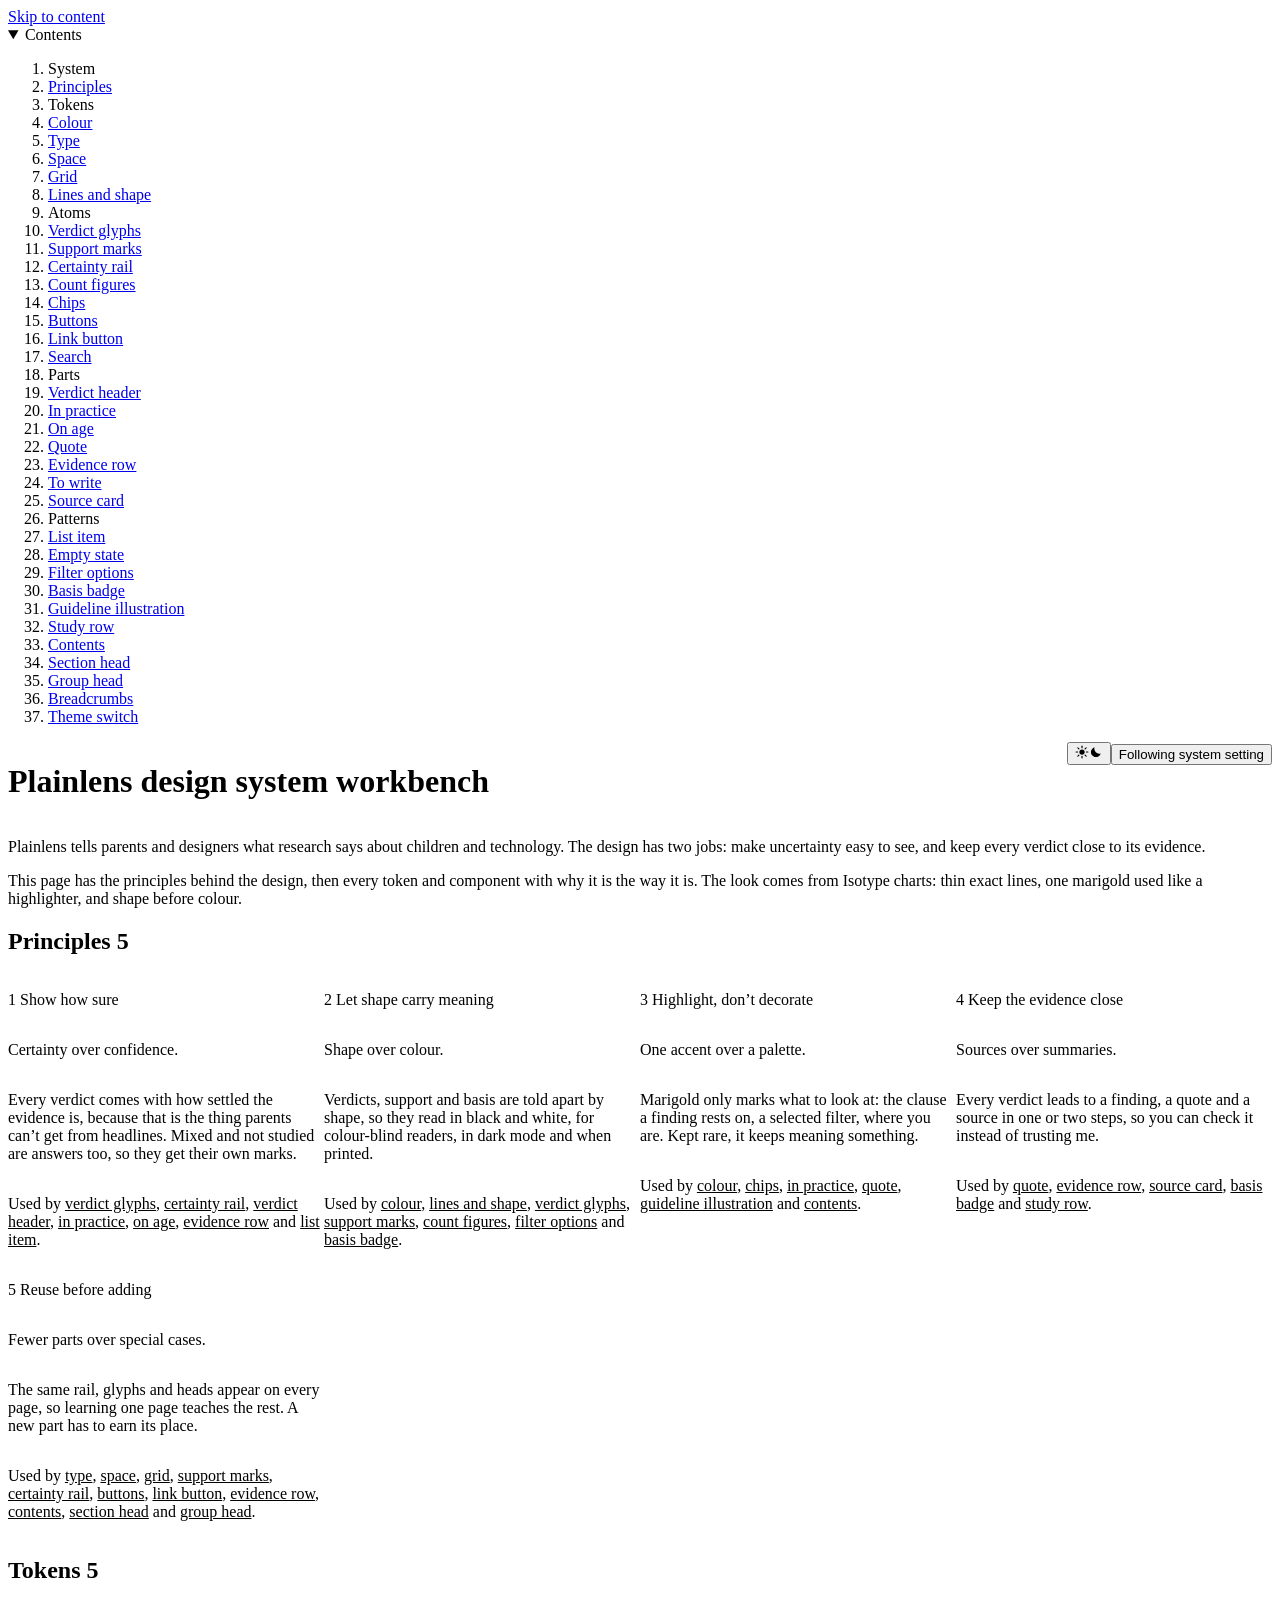
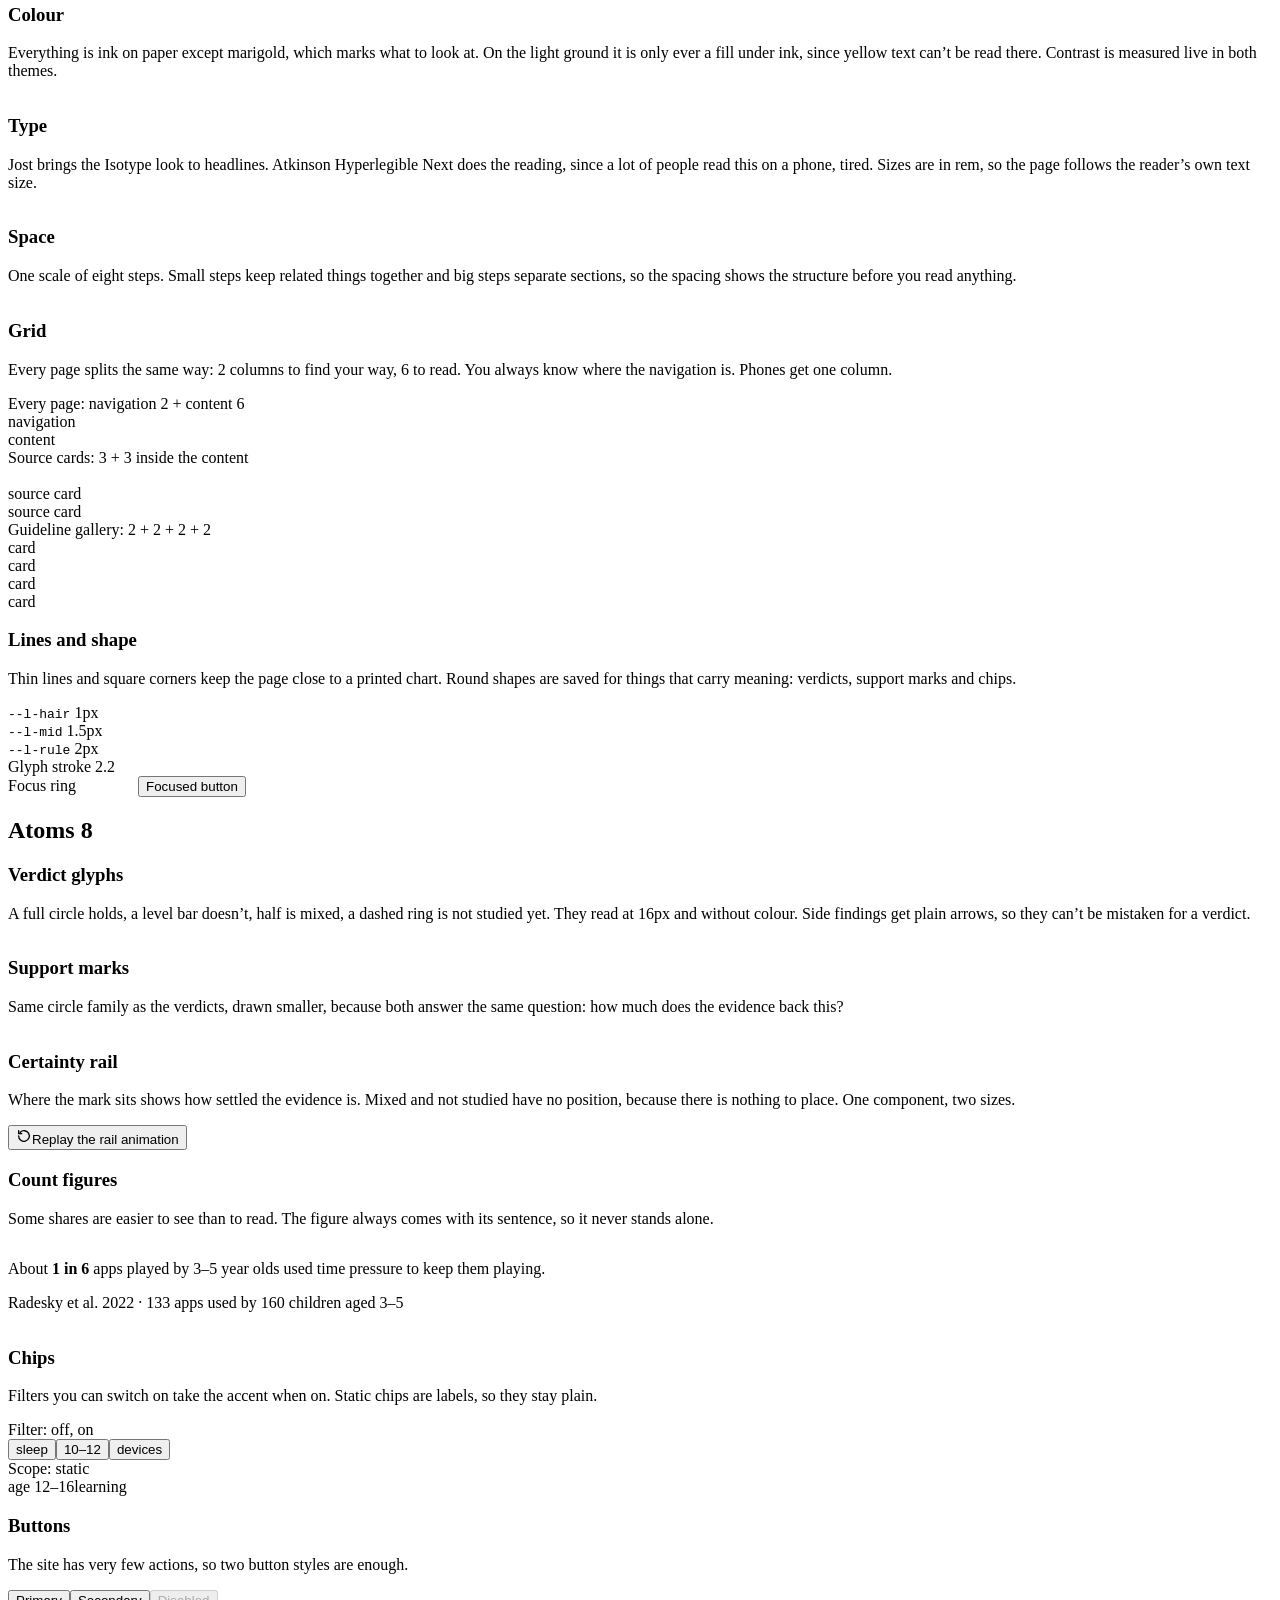
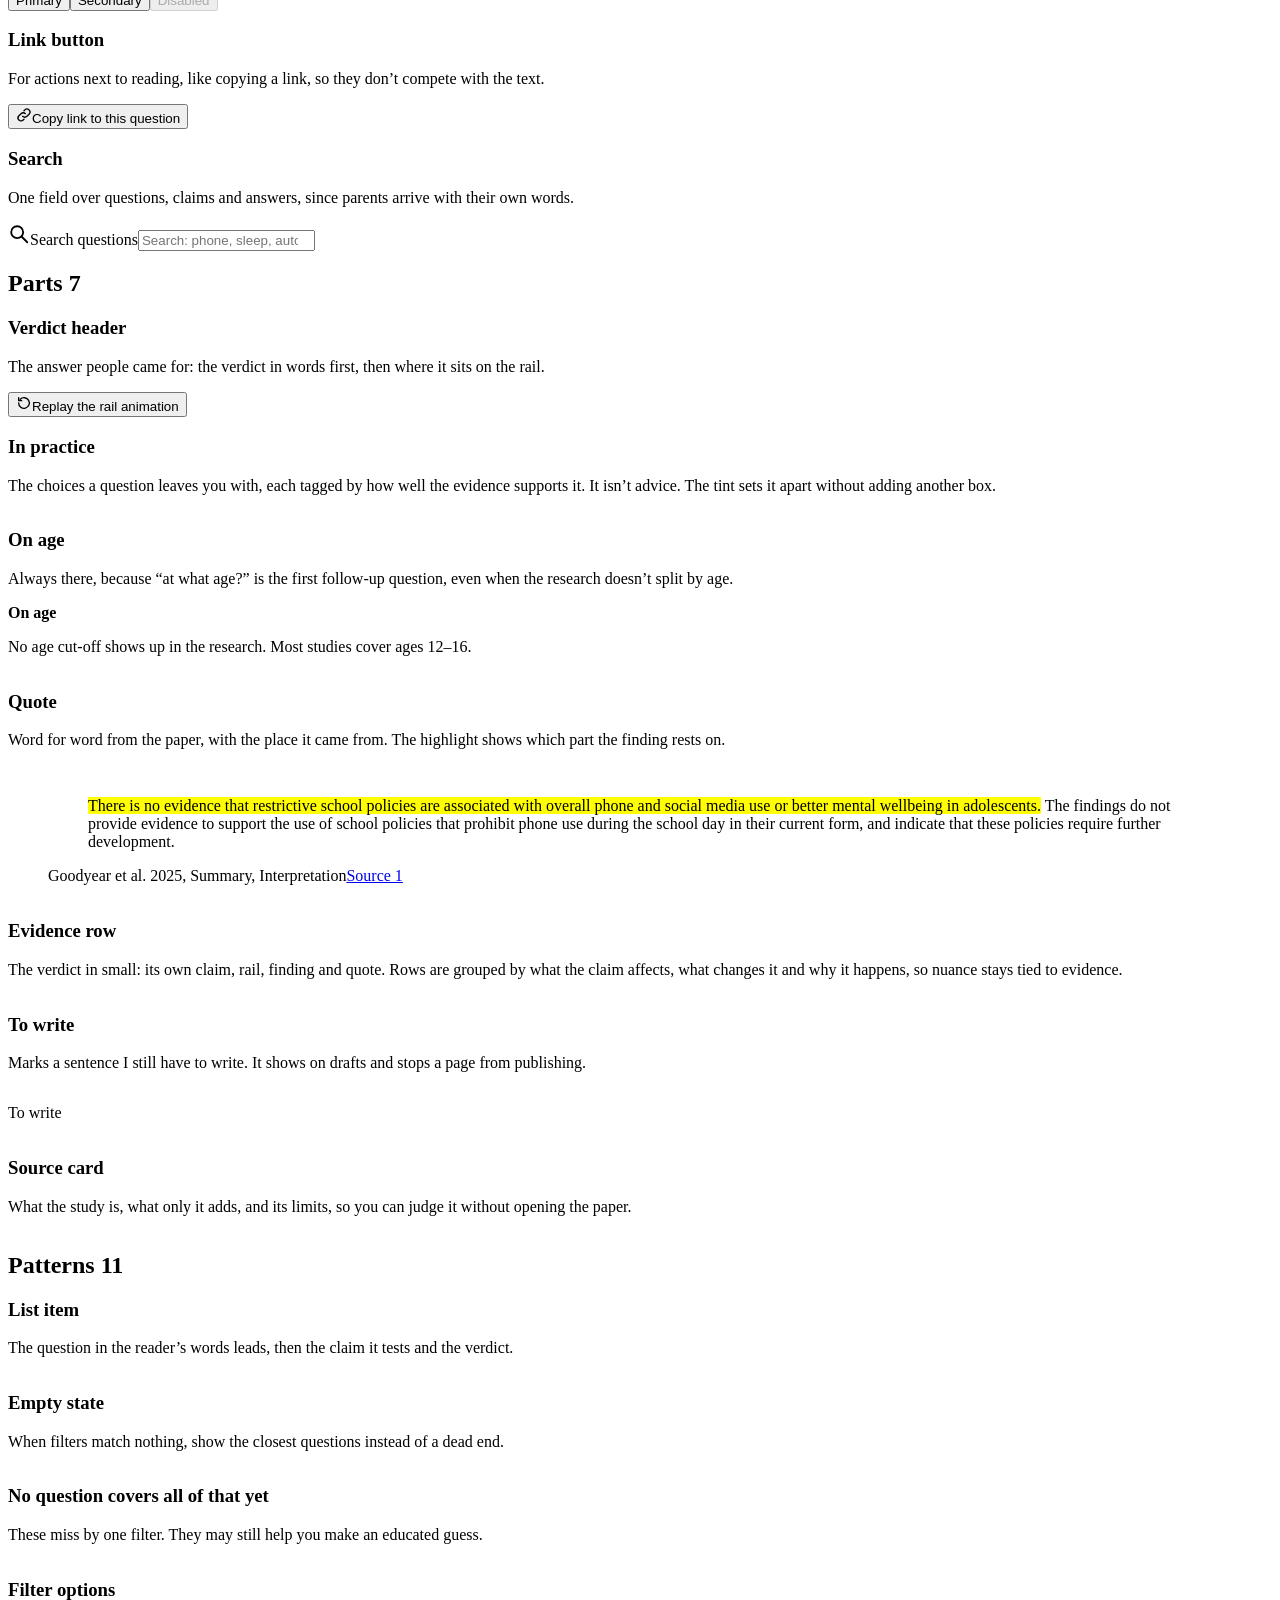
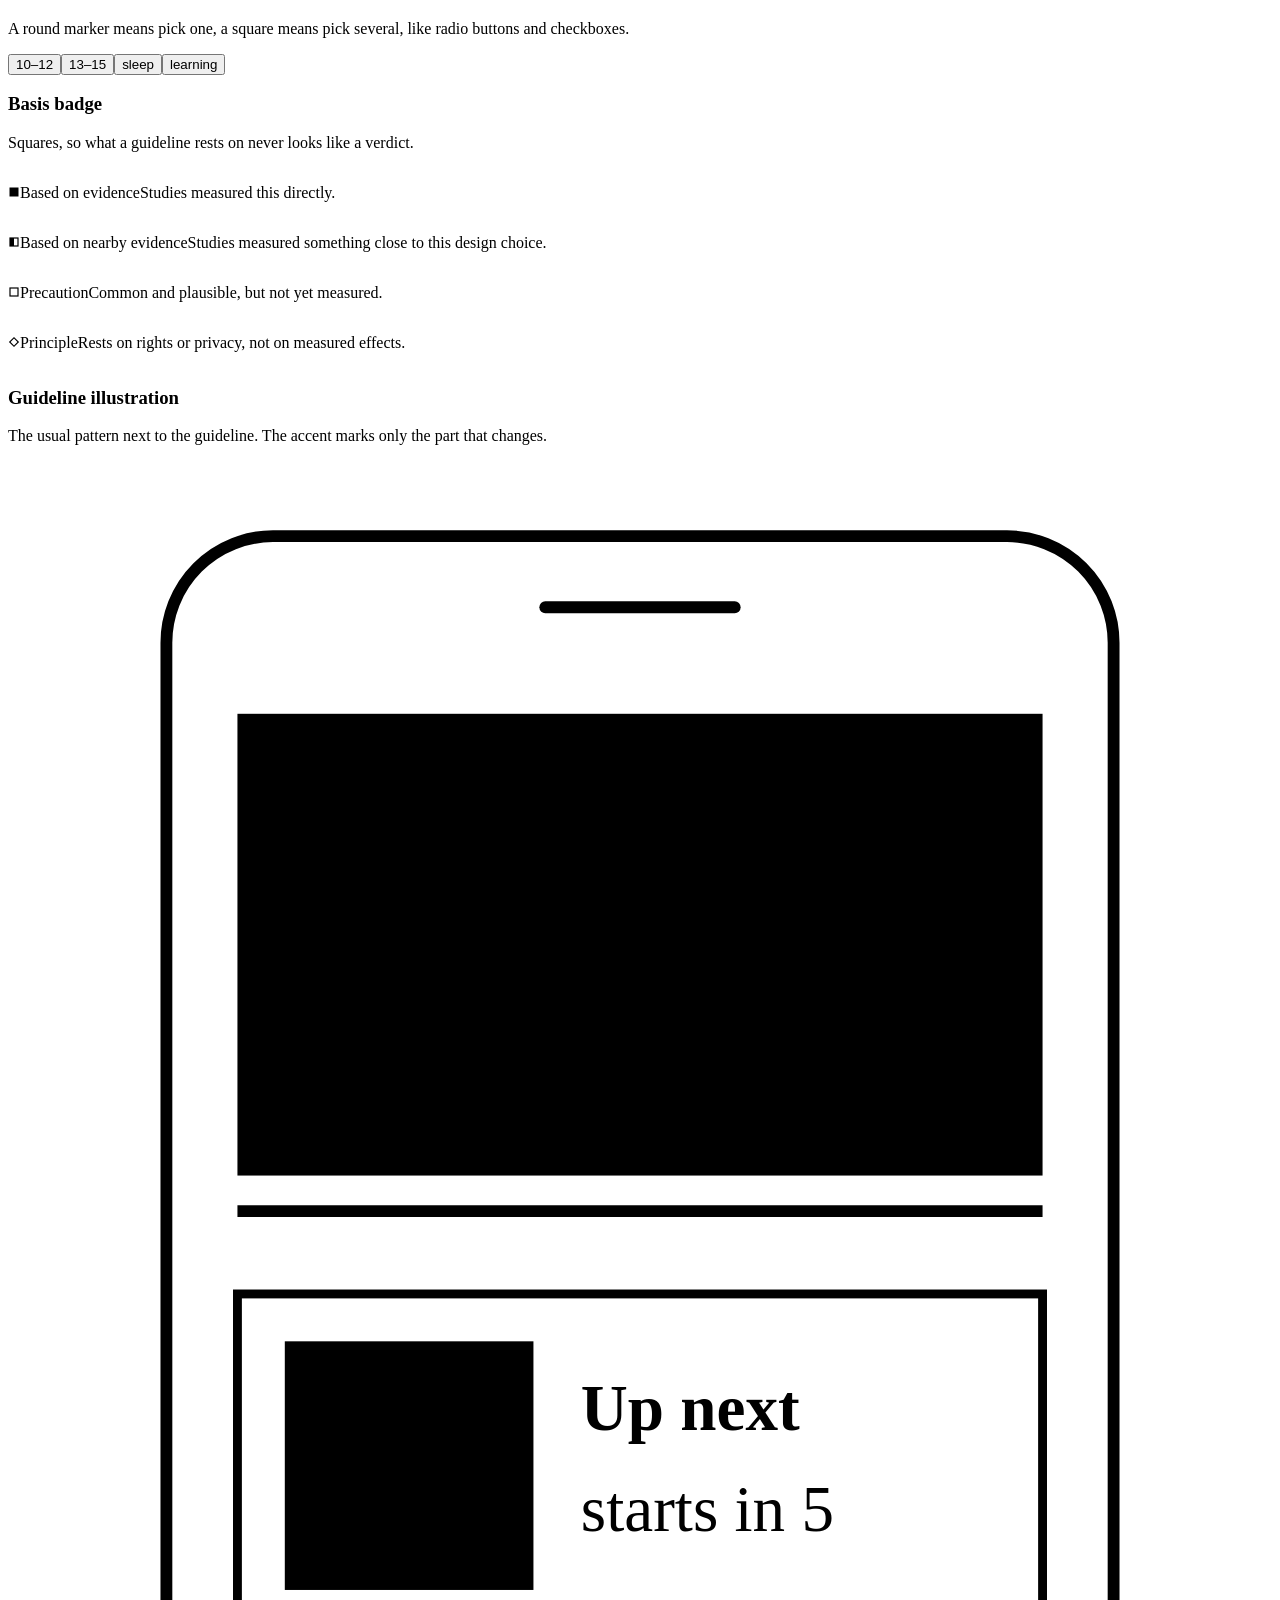
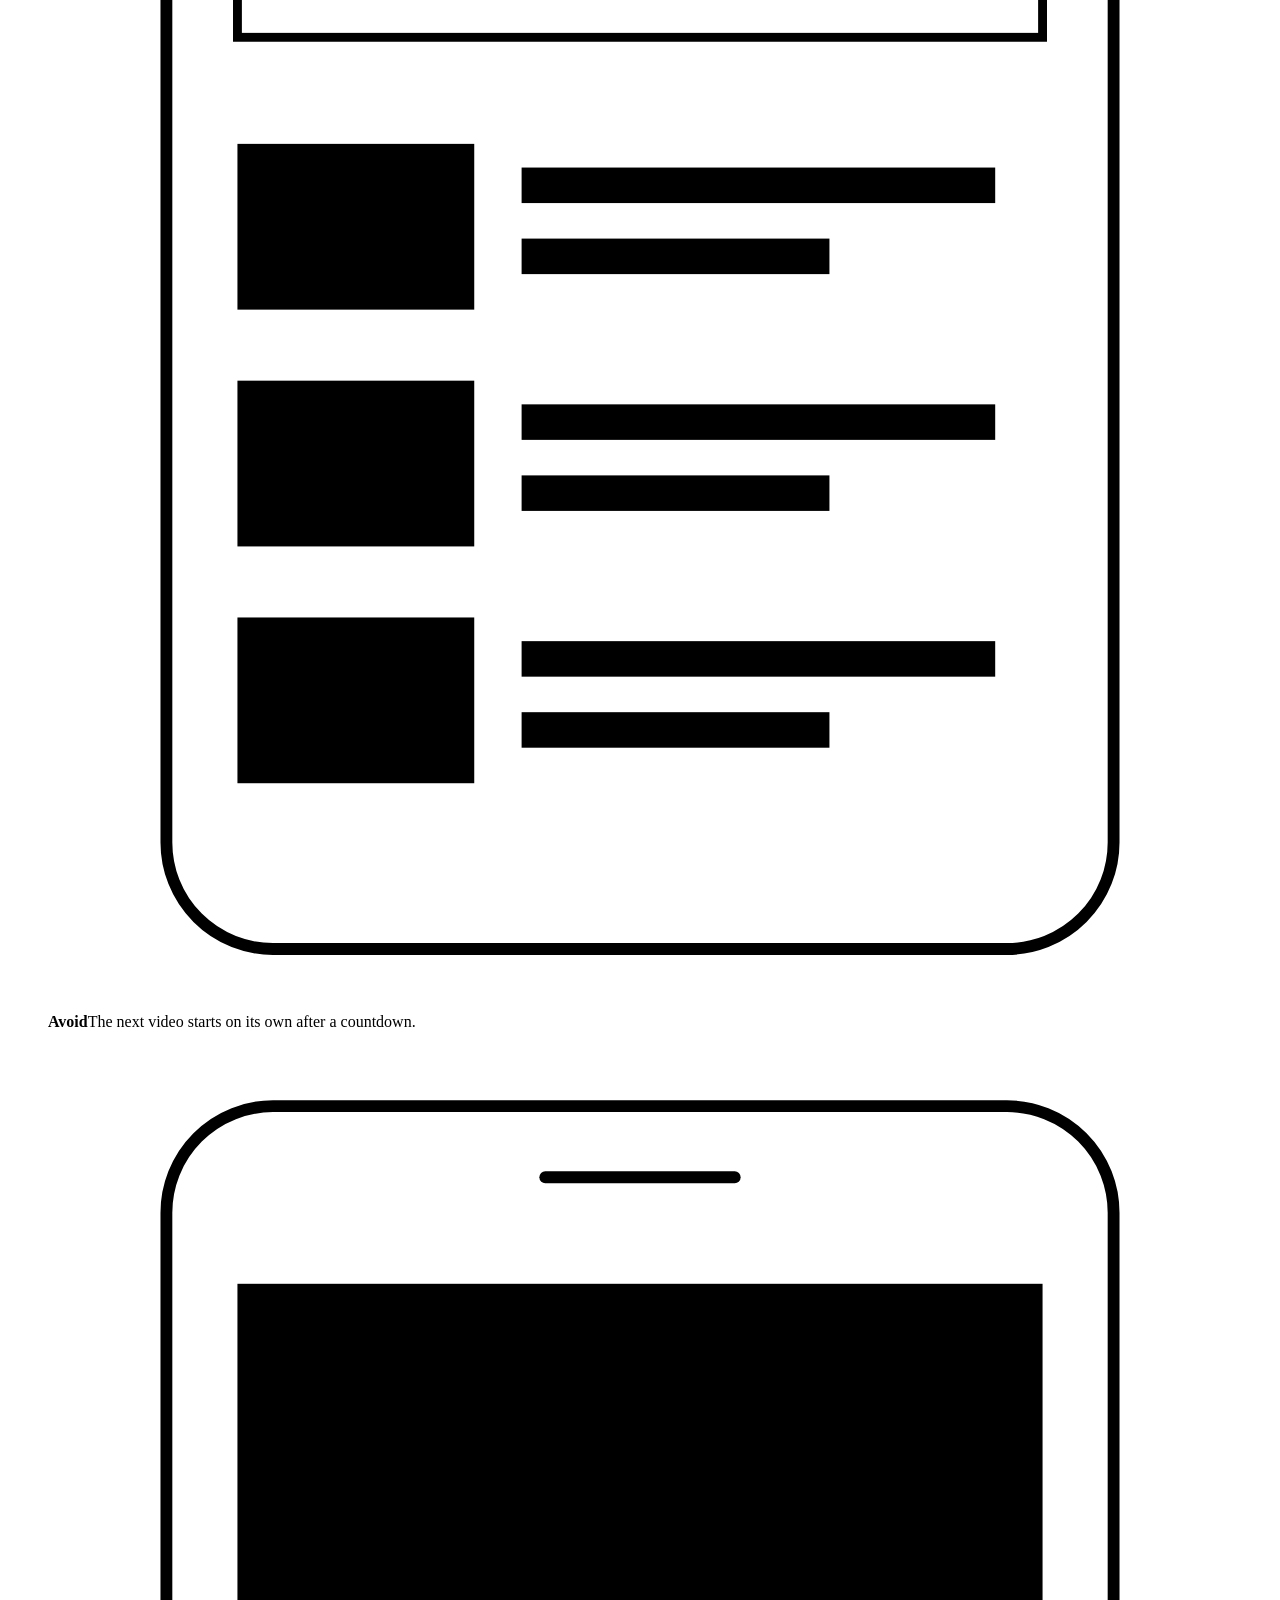
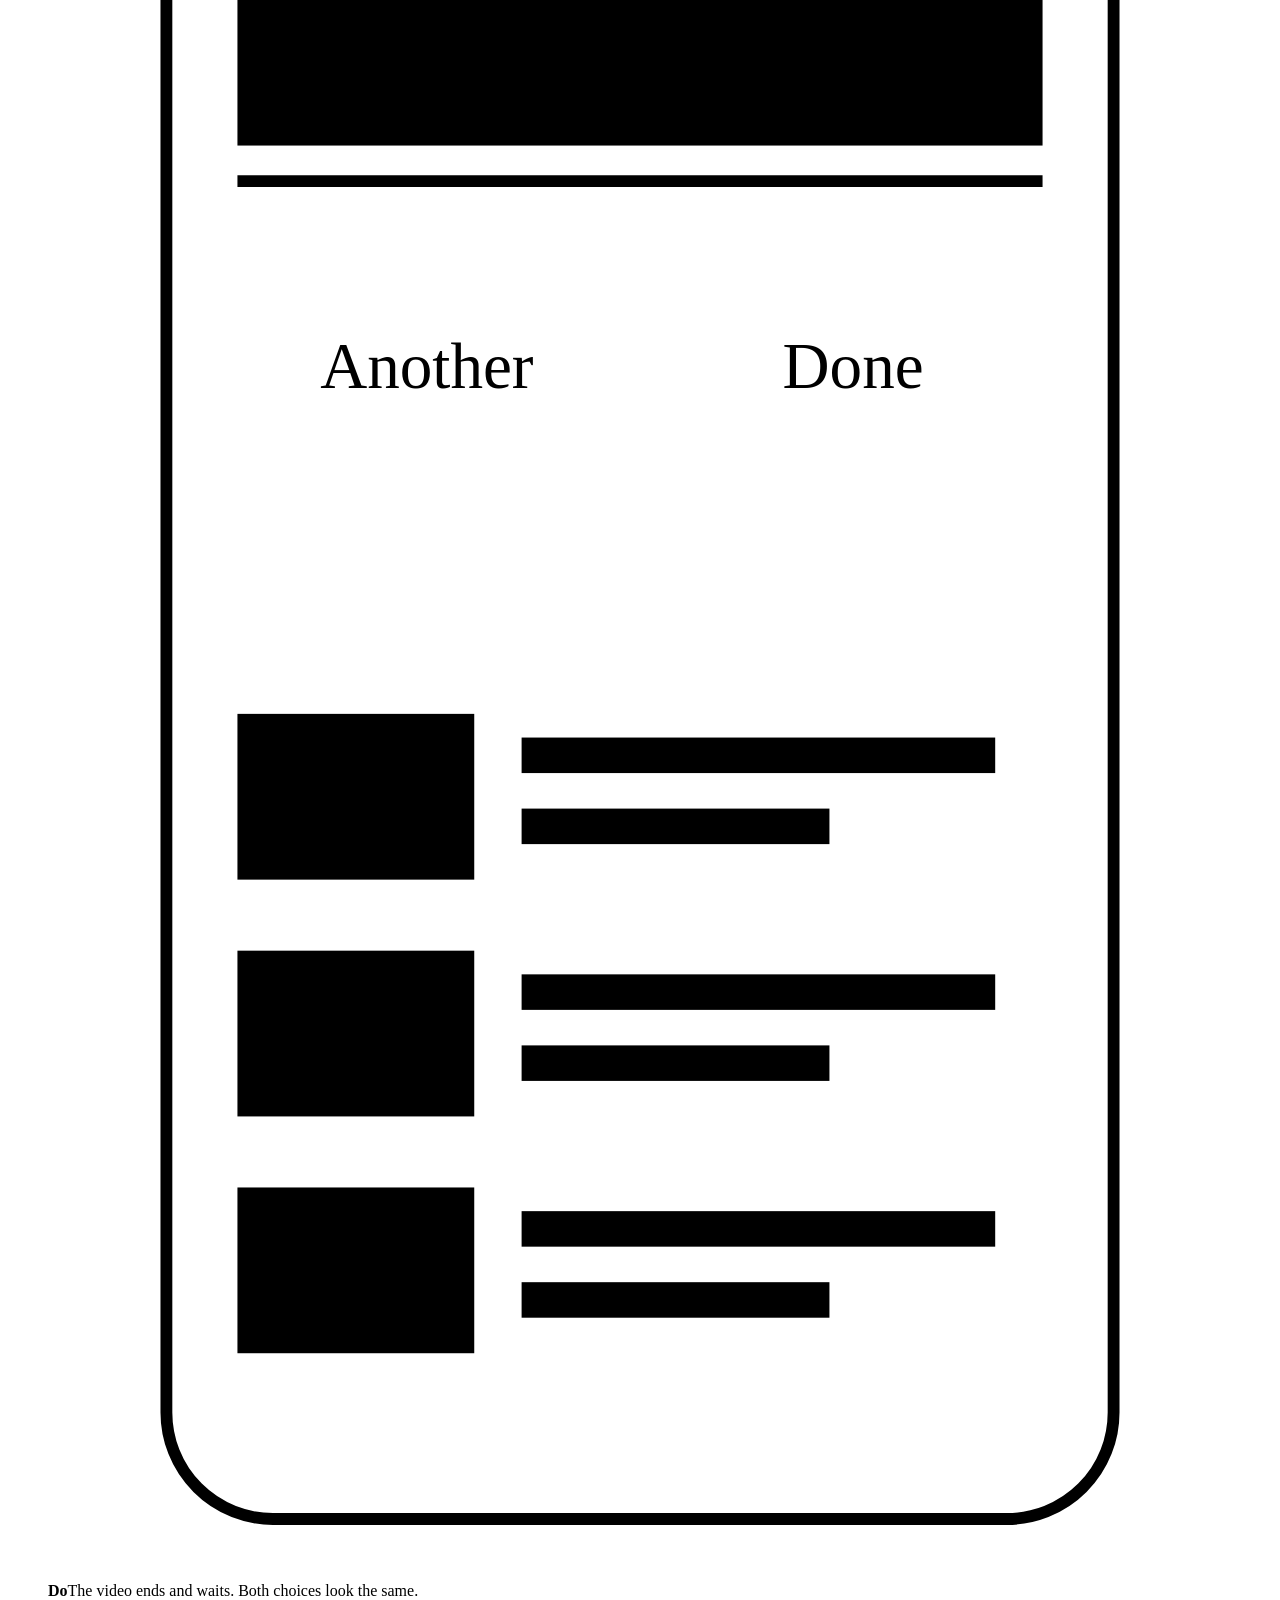
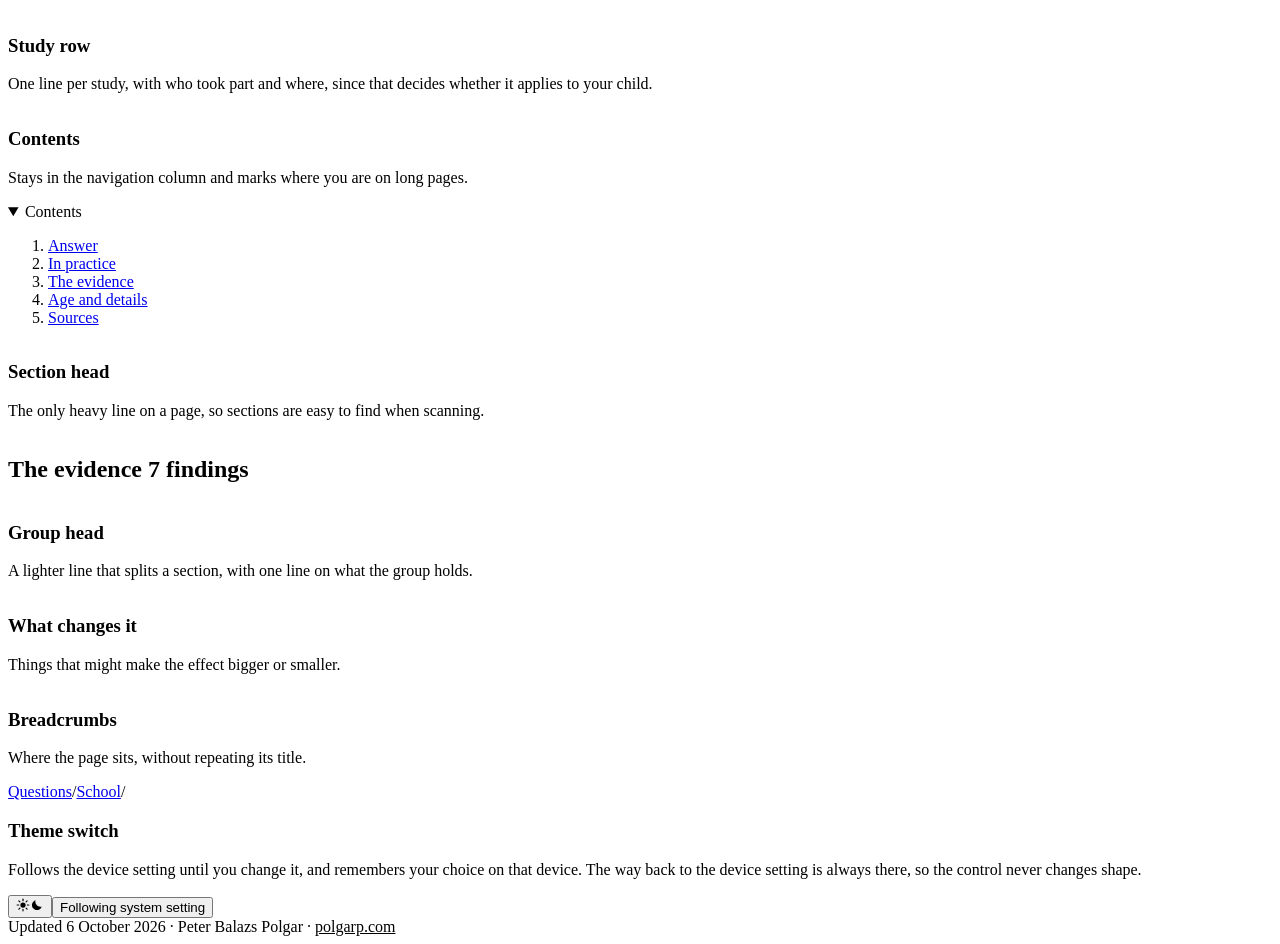
==== index.html @ e2fc1bf2 "Publish design system page" ====
<!DOCTYPE html><html lang="en"> <head><meta charset="utf-8"><meta name="viewport" content="width=device-width, initial-scale=1, viewport-fit=cover"><meta name="robots" content="noindex"><meta name="description" content="Principles, tokens and components of Plainlens, each with its rationale."><script>try{const t=localStorage.getItem('theme');if(t==='dark'||t==='light')document.documentElement.setAttribute('data-theme',t)}catch(e){}</script><title>Plainlens design system workbench</title><link rel="preconnect" href="https://fonts.googleapis.com"><link rel="preconnect" href="https://fonts.gstatic.com" crossorigin><link rel="stylesheet" href="https://fonts.googleapis.com/css2?family=Jost:wght@400..700&family=Atkinson+Hyperlegible+Next:ital,wght@0,400..700;1,400&display=swap"><link rel="stylesheet" href="/plainlens/_astro/about.CnE2PG3F.css">
<style>.sys{padding-block:var(--s-7) var(--s-8)}.sys-title{display:flex;justify-content:space-between;align-items:flex-start;gap:var(--s-5)}.sys-intro{font:var(--t-body);color:var(--c-ink-2);max-width:var(--measure)}.principles{list-style:none;margin:var(--s-5) 0 0;padding:0;display:grid;grid-template-columns:repeat(auto-fit,minmax(min(100%,260px),1fr));gap:var(--s-6) var(--s-5);counter-reset:pr}.principle{display:grid;gap:var(--s-2);align-content:start;padding-top:var(--s-3);border-top:var(--l-hair) solid var(--c-ink);counter-increment:pr;scroll-margin-top:var(--s-5)}.principle h3{font:var(--t-h3)}.principle h3:before{content:counter(pr) " ";font:var(--t-label);letter-spacing:var(--track-label);color:var(--c-ink-2);margin-right:var(--s-1)}.principle .over{font:600 1rem/1.4 var(--f-text)}.principle p{max-width:var(--measure)}.principle .uses{font:var(--t-meta);color:var(--c-ink-2)}.principle .uses a{color:var(--c-ink)}.sys-foot{margin-top:var(--s-8);padding-top:var(--s-3);border-top:var(--l-hair) solid var(--c-hair);font:var(--t-meta);color:var(--c-ink-2)}.sys-foot a{color:var(--c-ink)}.grp{scroll-margin-top:var(--s-5)}.sys .sys-group{margin-top:var(--s-8)}.sys .sys-group:first-of-type{margin-top:var(--s-7)}.sys .specimen{margin-top:var(--s-4);display:grid;gap:var(--s-4)}.sys .specimen>.replay{justify-self:start}.stage{--surface:var(--c-sheet);background:var(--surface);border:var(--l-hair) solid var(--c-hair);padding:var(--s-5)}.stage.ground{--surface:var(--c-ground)}.spec{display:grid;gap:var(--s-2)}.spec-label{font:var(--t-meta);color:var(--c-ink-2)}.spec-label code,.sw code{font-family:ui-monospace,SFMono-Regular,Menlo,monospace;font-size:.8125rem}.grid-2{display:grid;grid-template-columns:repeat(auto-fit,minmax(min(100%,300px),1fr));gap:var(--s-5)}.swatches{display:grid;grid-template-columns:repeat(auto-fit,minmax(min(100%,150px),1fr));gap:var(--s-4)}.sw{display:grid;grid-template-rows:72px auto;border:var(--l-hair) solid var(--c-hair);background:var(--c-sheet)}.sw i{display:block;border-bottom:var(--l-hair) solid var(--c-hair)}.sw div{padding:var(--s-3);display:grid;gap:2px;font:var(--t-meta)}.sw b{font:var(--t-label);letter-spacing:var(--track-label);text-transform:uppercase}.sw code{color:var(--c-ink-2)}.ts{display:grid;grid-template-columns:150px minmax(0,1fr);gap:var(--s-2) var(--s-5);align-items:baseline;padding-block:var(--s-3);border-bottom:var(--l-hair) solid var(--c-hair)}@media(max-width:600px){.ts{grid-template-columns:1fr}}.spacescale{display:grid;gap:var(--s-2)}.sp{display:grid;grid-template-columns:90px 1fr;gap:var(--s-3);align-items:center}.sp i{display:block;height:12px;background:var(--c-ink)}.lines{display:grid;gap:var(--s-4)}.lines div{display:grid;grid-template-columns:130px 1fr;gap:var(--s-4);align-items:center}.grid-demo{display:grid;gap:var(--s-5)}.gd{display:grid;gap:var(--s-2)}.gd-row{display:grid;grid-template-columns:repeat(var(--cols),minmax(0,1fr));column-gap:var(--s-3)}.gd-row i{font:var(--t-meta);font-style:normal;color:var(--c-ink);background:var(--c-tint);padding:var(--s-3) var(--s-2);overflow:hidden;text-overflow:ellipsis}.toc.demo{position:static}
</style></head> <body> <a class="skip" href="#main">Skip to content</a> <div class="page"> <main id="main" tabindex="-1" class="reading-page sys"> <div class="g8"> <div class="side"><nav class="toc" aria-label="On this page"><details class="toc-d" open><summary>Contents</summary><ol><li class="toc-g">System</li><li><a href="#principles">Principles</a></li><li class="toc-g">Tokens</li><li><a href="#colour">Colour</a></li><li><a href="#type">Type</a></li><li><a href="#space">Space</a></li><li><a href="#grid">Grid</a></li><li><a href="#lines">Lines and shape</a></li><li class="toc-g">Atoms</li><li><a href="#glyphs">Verdict glyphs</a></li><li><a href="#support">Support marks</a></li><li><a href="#rail">Certainty rail</a></li><li><a href="#count">Count figures</a></li><li><a href="#chips">Chips</a></li><li><a href="#buttons">Buttons</a></li><li><a href="#linkbtn">Link button</a></li><li><a href="#search">Search</a></li><li class="toc-g">Parts</li><li><a href="#verdict">Verdict header</a></li><li><a href="#practice">In practice</a></li><li><a href="#onage">On age</a></li><li><a href="#quote">Quote</a></li><li><a href="#evidence">Evidence row</a></li><li><a href="#to-write">To write</a></li><li><a href="#source">Source card</a></li><li class="toc-g">Patterns</li><li><a href="#item">List item</a></li><li><a href="#empty">Empty state</a></li><li><a href="#filters">Filter options</a></li><li><a href="#basis">Basis badge</a></li><li><a href="#illustration">Guideline illustration</a></li><li><a href="#study">Study row</a></li><li><a href="#toc-demo">Contents</a></li><li><a href="#section-head">Section head</a></li><li><a href="#group-head">Group head</a></li><li><a href="#crumbs">Breadcrumbs</a></li><li><a href="#theme">Theme switch</a></li></ol></details></nav></div> <div class="body6"> <header class="a-head sys-head"> <div class="sys-title"><h1>Plainlens design system workbench</h1><div class="theme"><button class="tswitch" type="button" role="switch" aria-checked="false" aria-label="Dark mode"><span class="t-icon t-sun"><svg width="14" height="14" viewBox="0 0 24 24" aria-hidden="true"><circle cx="12" cy="12" r="4.5" fill="currentColor"/><g stroke="currentColor" stroke-width="2" stroke-linecap="round"><line x1="12" y1="2" x2="12" y2="4.5"/><line x1="12" y1="19.5" x2="12" y2="22"/><line x1="2" y1="12" x2="4.5" y2="12"/><line x1="19.5" y1="12" x2="22" y2="12"/><line x1="4.9" y1="4.9" x2="6.7" y2="6.7"/><line x1="17.3" y1="17.3" x2="19.1" y2="19.1"/><line x1="4.9" y1="19.1" x2="6.7" y2="17.3"/><line x1="17.3" y1="6.7" x2="19.1" y2="4.9"/></g></svg></span><span class="t-icon t-moon"><svg width="14" height="14" viewBox="0 0 24 24" aria-hidden="true"><path d="M20 14.5A8.5 8.5 0 0 1 9.5 4a8.5 8.5 0 1 0 10.5 10.5z" fill="currentColor"/></svg></span><span class="t-thumb"></span></button><button class="t-auto" type="button" aria-disabled="true">Following system setting</button></div></div> <p class="summary">Plainlens tells parents and designers what research says about children and technology. The design has two jobs: make uncertainty easy to see, and keep every verdict close to its evidence.</p> <p class="sys-intro">This page has the principles behind the design, then every token and component with why it is the way it is. The look comes from Isotype charts: thin exact lines, one marigold used like a highlighter, and shape before colour.</p> </header> <section class="sys-group" id="principles" aria-labelledby="h-principles"> <h2 class="sec-h" id="h-principles">Principles <span>5</span></h2> <ol class="principles"> <li class="principle" id="p-uncertainty"> <h3>Show how sure</h3> <p class="over">Certainty over confidence.</p> <p>Every verdict comes with how settled the evidence is, because that is the thing parents can’t get from headlines. Mixed and not studied are answers too, so they get their own marks.</p> <p class="uses">Used by <a href="#glyphs">verdict glyphs</a>, <a href="#rail">certainty rail</a>, <a href="#verdict">verdict header</a>, <a href="#practice">in practice</a>, <a href="#onage">on age</a>, <a href="#evidence">evidence row</a> and <a href="#item">list item</a>.</p> </li><li class="principle" id="p-shape"> <h3>Let shape carry meaning</h3> <p class="over">Shape over colour.</p> <p>Verdicts, support and basis are told apart by shape, so they read in black and white, for colour-blind readers, in dark mode and when printed.</p> <p class="uses">Used by <a href="#colour">colour</a>, <a href="#lines">lines and shape</a>, <a href="#glyphs">verdict glyphs</a>, <a href="#support">support marks</a>, <a href="#count">count figures</a>, <a href="#filters">filter options</a> and <a href="#basis">basis badge</a>.</p> </li><li class="principle" id="p-highlight"> <h3>Highlight, don’t decorate</h3> <p class="over">One accent over a palette.</p> <p>Marigold only marks what to look at: the clause a finding rests on, a selected filter, where you are. Kept rare, it keeps meaning something.</p> <p class="uses">Used by <a href="#colour">colour</a>, <a href="#chips">chips</a>, <a href="#practice">in practice</a>, <a href="#quote">quote</a>, <a href="#illustration">guideline illustration</a> and <a href="#toc-demo">contents</a>.</p> </li><li class="principle" id="p-traceable"> <h3>Keep the evidence close</h3> <p class="over">Sources over summaries.</p> <p>Every verdict leads to a finding, a quote and a source in one or two steps, so you can check it instead of trusting me.</p> <p class="uses">Used by <a href="#quote">quote</a>, <a href="#evidence">evidence row</a>, <a href="#source">source card</a>, <a href="#basis">basis badge</a> and <a href="#study">study row</a>.</p> </li><li class="principle" id="p-reuse"> <h3>Reuse before adding</h3> <p class="over">Fewer parts over special cases.</p> <p>The same rail, glyphs and heads appear on every page, so learning one page teaches the rest. A new part has to earn its place.</p> <p class="uses">Used by <a href="#type">type</a>, <a href="#space">space</a>, <a href="#grid">grid</a>, <a href="#support">support marks</a>, <a href="#rail">certainty rail</a>, <a href="#buttons">buttons</a>, <a href="#linkbtn">link button</a>, <a href="#evidence">evidence row</a>, <a href="#toc-demo">contents</a>, <a href="#section-head">section head</a> and <a href="#group-head">group head</a>.</p> </li> </ol> </section> <section class="sys-group" aria-labelledby="g-Tokens"> <h2 class="sec-h" id="g-Tokens">Tokens <span>5</span></h2> <div class="grp" id="colour"> <h3 class="grp-h">Colour</h3> <p class="grp-hint">Everything is ink on paper except marigold, which marks what to look at. On the light ground it is only ever a fill under ink, since yellow text can’t be read there. Contrast is measured live in both themes.</p> <div class="specimen" data-specimen="colour"> <div id="swatches" class="swatches"></div>                               </div> </div><div class="grp" id="type"> <h3 class="grp-h">Type</h3> <p class="grp-hint">Jost brings the Isotype look to headlines. Atkinson Hyperlegible Next does the reading, since a lot of people read this on a phone, tired. Sizes are in rem, so the page follows the reader’s own text size.</p> <div class="specimen" data-specimen="type">  <div id="typescale"></div>                              </div> </div><div class="grp" id="space"> <h3 class="grp-h">Space</h3> <p class="grp-hint">One scale of eight steps. Small steps keep related things together and big steps separate sections, so the spacing shows the structure before you read anything.</p> <div class="specimen" data-specimen="space">   <div id="spacescale" class="spacescale"></div>                             </div> </div><div class="grp" id="grid"> <h3 class="grp-h">Grid</h3> <p class="grp-hint">Every page splits the same way: 2 columns to find your way, 6 to read. You always know where the navigation is. Phones get one column.</p> <div class="specimen" data-specimen="grid">    <div class="grid-demo"> <div class="gd"><span class="spec-label">Every page: navigation 2 + content 6</span><div class="gd-row"><i style="grid-column:span 2">navigation</i><i style="grid-column:span 6">content</i></div></div> <div class="gd"><span class="spec-label">Source cards: 3 + 3 inside the content</span><div class="gd-row"><i style="grid-column:span 2;visibility:hidden">·</i><i style="grid-column:span 3">source card</i><i style="grid-column:span 3">source card</i></div></div> <div class="gd"><span class="spec-label">Guideline gallery: 2 + 2 + 2 + 2</span><div class="gd-row"><i style="grid-column:span 2">card</i><i style="grid-column:span 2">card</i><i style="grid-column:span 2">card</i><i style="grid-column:span 2">card</i></div></div> </div>                            </div> </div><div class="grp" id="lines"> <h3 class="grp-h">Lines and shape</h3> <p class="grp-hint">Thin lines and square corners keep the page close to a printed chart. Round shapes are saved for things that carry meaning: verdicts, support marks and chips.</p> <div class="specimen" data-specimen="lines">     <div class="lines"> <div><span class="spec-label"><code>--l-hair</code> 1px</span><i style="border-top:var(--l-hair) solid var(--c-ink)"></i></div> <div><span class="spec-label"><code>--l-mid</code> 1.5px</span><i style="border-top:var(--l-mid) solid var(--c-ink)"></i></div> <div><span class="spec-label"><code>--l-rule</code> 2px</span><i style="border-top:var(--l-rule) solid var(--c-ink)"></i></div> <div><span class="spec-label">Glyph stroke 2.2</span><span style="display:flex;gap:12px" id="stroke-demo"></span></div> <div><span class="spec-label">Focus ring</span><button class="btn alt" type="button" style="outline:2px solid var(--c-focus);outline-offset:3px;justify-self:start">Focused button</button></div> </div>                           </div> </div> </section><section class="sys-group" aria-labelledby="g-Atoms"> <h2 class="sec-h" id="g-Atoms">Atoms <span>8</span></h2> <div class="grp" id="glyphs"> <h3 class="grp-h">Verdict glyphs</h3> <p class="grp-hint">A full circle holds, a level bar doesn’t, half is mixed, a dashed ring is not studied yet. They read at 16px and without colour. Side findings get plain arrows, so they can’t be mistaken for a verdict.</p> <div class="specimen" data-specimen="glyphs">      <div class="glyphs" id="glyphs-out"></div>                          </div> </div><div class="grp" id="support"> <h3 class="grp-h">Support marks</h3> <p class="grp-hint">Same circle family as the verdicts, drawn smaller, because both answer the same question: how much does the evidence back this?</p> <div class="specimen" data-specimen="support">       <div class="stage ground" id="support-out" style="display:flex;flex-wrap:wrap;gap:var(--s-6)"></div>                         </div> </div><div class="grp" id="rail"> <h3 class="grp-h">Certainty rail</h3> <p class="grp-hint">Where the mark sits shows how settled the evidence is. Mixed and not studied have no position, because there is nothing to place. One component, two sizes.</p> <div class="specimen" data-specimen="rail">        <button class="linkbtn replay" type="button"><svg width="16" height="16" viewBox="0 0 24 24" aria-hidden="true"><path d="M4 12a8 8 0 1 0 2.4-5.7M4 4v4.5h4.5" fill="none" stroke="currentColor" stroke-width="2" stroke-linecap="round" stroke-linejoin="round"/></svg>Replay the rail animation</button><div class="grid-2" id="rails"></div>                        </div> </div><div class="grp" id="count"> <h3 class="grp-h">Count figures</h3> <p class="grp-hint">Some shares are easier to see than to read. The figure always comes with its sentence, so it never stands alone.</p> <div class="specimen" data-specimen="count">         <div class="stage ground count-demo"> <div class="count" role="img" aria-label="About 1 in 6 apps used time pressure" id="count-apps"></div> <p>About <b>1 in 6</b> apps played by 3–5 year olds used time pressure to keep them playing.</p> <p class="spec-label">Radesky et al. 2022 · 133 apps used by 160 children aged 3–5</p> </div>                       </div> </div><div class="grp" id="chips"> <h3 class="grp-h">Chips</h3> <p class="grp-hint">Filters you can switch on take the accent when on. Static chips are labels, so they stay plain.</p> <div class="specimen" data-specimen="chips">          <div class="stage ground" style="display:grid;gap:var(--s-4)"> <div class="spec"><span class="spec-label">Filter: off, on</span><div class="chips"><button class="chip" type="button" aria-pressed="false">sleep</button><button class="chip" type="button" aria-pressed="true">10–12</button><button class="chip" type="button" aria-pressed="false">devices</button></div></div> <div class="spec"><span class="spec-label">Scope: static</span><div class="chips"><span class="chip static">age 12–16</span><span class="chip static">learning</span></div></div> </div>                      </div> </div><div class="grp" id="buttons"> <h3 class="grp-h">Buttons</h3> <p class="grp-hint">The site has very few actions, so two button styles are enough.</p> <div class="specimen" data-specimen="buttons">           <div class="stage ground" style="display:flex;flex-wrap:wrap;gap:var(--s-3)"> <button class="btn" type="button">Primary</button><button class="btn alt" type="button">Secondary</button><button class="btn" type="button" disabled>Disabled</button> </div>                     </div> </div><div class="grp" id="linkbtn"> <h3 class="grp-h">Link button</h3> <p class="grp-hint">For actions next to reading, like copying a link, so they don’t compete with the text.</p> <div class="specimen" data-specimen="linkbtn">            <div class="stage ground"><button class="linkbtn" type="button"><svg width="16" height="16" viewBox="0 0 24 24" aria-hidden="true"><path d="M10 14a4.5 4.5 0 0 0 6.4 0l3.2-3.2a4.5 4.5 0 0 0-6.4-6.4L12 5.6M14 10a4.5 4.5 0 0 0-6.4 0l-3.2 3.2a4.5 4.5 0 0 0 6.4 6.4L12 18.4" fill="none" stroke="currentColor" stroke-width="2" stroke-linecap="round"></path></svg>Copy link to this question</button></div>                    </div> </div><div class="grp" id="search"> <h3 class="grp-h">Search</h3> <p class="grp-hint">One field over questions, claims and answers, since parents arrive with their own words.</p> <div class="specimen" data-specimen="search">             <div class="stage ground"><label class="search" for="wb-q"><svg width="22" height="22" viewBox="0 0 24 24" aria-hidden="true"><circle cx="10" cy="10" r="6.5" fill="none" stroke="currentColor" stroke-width="2"></circle><line x1="15" y1="15" x2="21" y2="21" stroke="currentColor" stroke-width="2" stroke-linecap="round"></line></svg><span class="sr">Search questions</span><input id="wb-q" type="search" placeholder="Search: phone, sleep, autoplay…"></label></div>                   </div> </div> </section><section class="sys-group" aria-labelledby="g-Parts"> <h2 class="sec-h" id="g-Parts">Parts <span>7</span></h2> <div class="grp" id="verdict"> <h3 class="grp-h">Verdict header</h3> <p class="grp-hint">The answer people came for: the verdict in words first, then where it sits on the rail.</p> <div class="specimen" data-specimen="verdict">              <button class="linkbtn replay" type="button"><svg width="16" height="16" viewBox="0 0 24 24" aria-hidden="true"><path d="M4 12a8 8 0 1 0 2.4-5.7M4 4v4.5h4.5" fill="none" stroke="currentColor" stroke-width="2" stroke-linecap="round" stroke-linejoin="round"/></svg>Replay the rail animation</button><div class="grid-2" id="verdicts"></div>                  </div> </div><div class="grp" id="practice"> <h3 class="grp-h">In practice</h3> <p class="grp-hint">The choices a question leaves you with, each tagged by how well the evidence supports it. It isn’t advice. The tint sets it apart without adding another box.</p> <div class="specimen" data-specimen="practice">               <div class="grid-2" id="practice-out" style="align-items:start"></div>                 </div> </div><div class="grp" id="onage"> <h3 class="grp-h">On age</h3> <p class="grp-hint">Always there, because “at what age?” is the first follow-up question, even when the research doesn’t split by age.</p> <div class="specimen" data-specimen="onage">                <div class="stage ground"><div class="onage"><b>On age</b><p>No age cut-off shows up in the research. Most studies cover ages 12–16.</p></div></div>                </div> </div><div class="grp" id="quote"> <h3 class="grp-h">Quote</h3> <p class="grp-hint">Word for word from the paper, with the place it came from. The highlight shows which part the finding rests on.</p> <div class="specimen" data-specimen="quote">                 <figure class="quote"><blockquote><mark>There is no evidence that restrictive school policies are associated with overall phone and social media use or better mental wellbeing in adolescents.</mark> The findings do not provide evidence to support the use of school policies that prohibit phone use during the school day in their current form, and indicate that these policies require further development.</blockquote><figcaption><span>Goodyear et al. 2025, Summary, Interpretation</span><a href="#source">Source 1</a></figcaption></figure>               </div> </div><div class="grp" id="evidence"> <h3 class="grp-h">Evidence row</h3> <p class="grp-hint">The verdict in small: its own claim, rail, finding and quote. Rows are grouped by what the claim affects, what changes it and why it happens, so nuance stays tied to evidence.</p> <div class="specimen" data-specimen="evidence">                  <div class="stage outs" id="outcomes"></div>              </div> </div><div class="grp" id="to-write"> <h3 class="grp-h">To write</h3> <p class="grp-hint">Marks a sentence I still have to write. It shows on drafts and stops a page from publishing.</p> <div class="specimen" data-specimen="to-write">                   <div class="stage ground"><p class="short"><span class="to-write">To write</span></p></div>             </div> </div><div class="grp" id="source"> <h3 class="grp-h">Source card</h3> <p class="grp-hint">What the study is, what only it adds, and its limits, so you can judge it without opening the paper.</p> <div class="specimen" data-specimen="source">                    <div class="grid-2"><div id="sources-out" style="display:contents"></div></div>            </div> </div> </section><section class="sys-group" aria-labelledby="g-Patterns"> <h2 class="sec-h" id="g-Patterns">Patterns <span>11</span></h2> <div class="grp" id="item"> <h3 class="grp-h">List item</h3> <p class="grp-hint">The question in the reader’s words leads, then the claim it tests and the verdict.</p> <div class="specimen" data-specimen="item">                     <div id="items"></div>           </div> </div><div class="grp" id="empty"> <h3 class="grp-h">Empty state</h3> <p class="grp-hint">When filters match nothing, show the closest questions instead of a dead end.</p> <div class="specimen" data-specimen="empty">                      <div class="empty"><h3>No question covers all of that yet</h3><p>These miss by one filter. They may still help you make an educated guess.</p></div>          </div> </div><div class="grp" id="filters"> <h3 class="grp-h">Filter options</h3> <p class="grp-hint">A round marker means pick one, a square means pick several, like radio buttons and checkboxes.</p> <div class="specimen" data-specimen="filters">                       <div class="stage ground" style="display:flex;gap:var(--s-7);flex-wrap:wrap"> <div class="opts"><button class="opt one" type="button" aria-pressed="true">10–12</button><button class="opt one" type="button" aria-pressed="false">13–15</button></div> <div class="opts"><button class="opt" type="button" aria-pressed="true">sleep</button><button class="opt" type="button" aria-pressed="false">learning</button></div> </div>         </div> </div><div class="grp" id="basis"> <h3 class="grp-h">Basis badge</h3> <p class="grp-hint">Squares, so what a guideline rests on never looks like a verdict.</p> <div class="specimen" data-specimen="basis">                        <div class="stage ground" style="display:grid;gap:var(--s-3)"> <p style="display:flex;gap:var(--s-4);align-items:center"><span class="basis" title="Studies measured this directly."><svg width="12" height="12" viewBox="0 0 24 24" aria-hidden="true"><rect x="3" y="3" width="18" height="18" fill="currentColor"/></svg>Based on evidence</span><span class="spec-label">Studies measured this directly.</span></p><p style="display:flex;gap:var(--s-4);align-items:center"><span class="basis" title="Studies measured something close to this design choice."><svg width="12" height="12" viewBox="0 0 24 24" aria-hidden="true"><rect x="4" y="4" width="16" height="16" fill="none" stroke="currentColor" stroke-width="2.4"/><rect x="4" y="4" width="8" height="16" fill="currentColor"/></svg>Based on nearby evidence</span><span class="spec-label">Studies measured something close to this design choice.</span></p><p style="display:flex;gap:var(--s-4);align-items:center"><span class="basis" title="Common and plausible, but not yet measured."><svg width="12" height="12" viewBox="0 0 24 24" aria-hidden="true"><rect x="4" y="4" width="16" height="16" fill="none" stroke="currentColor" stroke-width="2.4"/></svg>Precaution</span><span class="spec-label">Common and plausible, but not yet measured.</span></p><p style="display:flex;gap:var(--s-4);align-items:center"><span class="basis" title="Rests on rights or privacy, not on measured effects."><svg width="12" height="12" viewBox="0 0 24 24" aria-hidden="true"><rect x="6" y="6" width="12" height="12" fill="none" stroke="currentColor" stroke-width="2.4" transform="rotate(45 12 12)"/></svg>Principle</span><span class="spec-label">Rests on rights or privacy, not on measured effects.</span></p> </div>        </div> </div><div class="grp" id="illustration"> <h3 class="grp-h">Guideline illustration</h3> <p class="grp-hint">The usual pattern next to the guideline. The accent marks only the part that changes.</p> <div class="specimen" data-specimen="illustration">                         <div class="illus"><figure><div class="panel is-avoid"><svg viewBox="0 0 200 360" role="img" aria-label="A video app where the next video starts by itself after a 5-second countdown"><rect x="20" y="10" width="160" height="340" rx="18" fill="none" stroke="currentColor" stroke-width="2"/><line x1="84" y1="22" x2="116" y2="22" stroke="currentColor" stroke-width="2" stroke-linecap="round"/>
      <rect x="32" y="40" width="136" height="78" style="fill:var(--c-hair)"/>
      <line x1="32" y1="124" x2="168" y2="124" stroke="currentColor" stroke-width="2"/>
      <rect x="32" y="138" width="136" height="58" fill="none" stroke="currentColor" stroke-width="1.5"/>
      <rect x="40" y="146" width="42" height="42" style="fill:var(--c-hair)"/>
      <text x="90" y="161" font-size="11" font-weight="700">Up next</text>
      <text x="90" y="178" font-size="11">starts in 5</text>
      <circle cx="152" cy="167" r="10" fill="none" style="stroke:var(--c-hair)" stroke-width="3"/>
      <path d="M152 157 A10 10 0 1 1 142.5 170" fill="none" style="stroke:var(--c-accent)" stroke-width="3" stroke-linecap="round"/>
      <rect x="32" y="214" width="40" height="28" style="fill:var(--c-hair)"/><rect x="80" y="218" width="80" height="6" style="fill:var(--c-hair)"/><rect x="80" y="230" width="52" height="6" style="fill:var(--c-hair)"/><rect x="32" y="254" width="40" height="28" style="fill:var(--c-hair)"/><rect x="80" y="258" width="80" height="6" style="fill:var(--c-hair)"/><rect x="80" y="270" width="52" height="6" style="fill:var(--c-hair)"/><rect x="32" y="294" width="40" height="28" style="fill:var(--c-hair)"/><rect x="80" y="298" width="80" height="6" style="fill:var(--c-hair)"/><rect x="80" y="310" width="52" height="6" style="fill:var(--c-hair)"/></svg></div><figcaption><b>Avoid</b><span>The next video starts on its own after a countdown.</span></figcaption></figure><figure><div class="panel is-guideline"><svg viewBox="0 0 200 360" role="img" aria-label="A video app that stops at the end and offers two equal choices: another video, or done"><rect x="20" y="10" width="160" height="340" rx="18" fill="none" stroke="currentColor" stroke-width="2"/><line x1="84" y1="22" x2="116" y2="22" stroke="currentColor" stroke-width="2" stroke-linecap="round"/>
      <rect x="32" y="40" width="136" height="78" style="fill:var(--c-hair)"/>
      <text x="100" y="84" font-size="12" font-weight="700" text-anchor="middle">The end</text>
      <line x1="32" y1="124" x2="168" y2="124" stroke="currentColor" stroke-width="2"/>
      <rect x="32" y="140" width="64" height="30" rx="15" fill="none" style="stroke:var(--c-accent)" stroke-width="2"/>
      <text x="64" y="159" font-size="11" text-anchor="middle">Another</text>
      <rect x="104" y="140" width="64" height="30" rx="15" fill="none" style="stroke:var(--c-accent)" stroke-width="2"/>
      <text x="136" y="159" font-size="11" text-anchor="middle">Done</text>
      <rect x="32" y="214" width="40" height="28" style="fill:var(--c-hair)"/><rect x="80" y="218" width="80" height="6" style="fill:var(--c-hair)"/><rect x="80" y="230" width="52" height="6" style="fill:var(--c-hair)"/><rect x="32" y="254" width="40" height="28" style="fill:var(--c-hair)"/><rect x="80" y="258" width="80" height="6" style="fill:var(--c-hair)"/><rect x="80" y="270" width="52" height="6" style="fill:var(--c-hair)"/><rect x="32" y="294" width="40" height="28" style="fill:var(--c-hair)"/><rect x="80" y="298" width="80" height="6" style="fill:var(--c-hair)"/><rect x="80" y="310" width="52" height="6" style="fill:var(--c-hair)"/></svg></div><figcaption><b>Do</b><span>The video ends and waits. Both choices look the same.</span></figcaption></figure></div>       </div> </div><div class="grp" id="study"> <h3 class="grp-h">Study row</h3> <p class="grp-hint">One line per study, with who took part and where, since that decides whether it applies to your child.</p> <div class="specimen" data-specimen="study">                          <ul id="study-out" style="list-style:none;margin:0;padding:0"></ul>      </div> </div><div class="grp" id="toc-demo"> <h3 class="grp-h">Contents</h3> <p class="grp-hint">Stays in the navigation column and marks where you are on long pages.</p> <div class="specimen" data-specimen="toc-demo">                           <div class="stage ground" style="max-width:260px"><nav class="toc demo" aria-label="On this page"><details class="toc-d" open><summary>Contents</summary><ol><li><a href="#answer" aria-current="true">Answer</a></li><li><a href="#in-practice">In practice</a></li><li><a href="#evidence-x">The evidence</a></li><li><a href="#age">Age and details</a></li><li><a href="#sources">Sources</a></li></ol></details></nav></div>     </div> </div><div class="grp" id="section-head"> <h3 class="grp-h">Section head</h3> <p class="grp-hint">The only heavy line on a page, so sections are easy to find when scanning.</p> <div class="specimen" data-specimen="section-head">                            <h2 class="sec-h">The evidence <span>7 findings</span></h2>    </div> </div><div class="grp" id="group-head"> <h3 class="grp-h">Group head</h3> <p class="grp-hint">A lighter line that splits a section, with one line on what the group holds.</p> <div class="specimen" data-specimen="group-head">                             <div><h3 class="grp-h">What changes it</h3><p class="grp-hint">Things that might make the effect bigger or smaller.</p></div>   </div> </div><div class="grp" id="crumbs"> <h3 class="grp-h">Breadcrumbs</h3> <p class="grp-hint">Where the page sits, without repeating its title.</p> <div class="specimen" data-specimen="crumbs">                              <div class="stage ground"><nav class="crumbs" aria-label="Breadcrumb example"><a href="#crumbs">Questions</a><span aria-hidden="true">/</span><a href="#crumbs">School</a><span aria-hidden="true">/</span></nav></div>  </div> </div><div class="grp" id="theme"> <h3 class="grp-h">Theme switch</h3> <p class="grp-hint">Follows the device setting until you change it, and remembers your choice on that device. The way back to the device setting is always there, so the control never changes shape.</p> <div class="specimen" data-specimen="theme">                               <div class="stage ground"><div class="theme"><button class="tswitch" type="button" role="switch" aria-checked="false" aria-label="Dark mode"><span class="t-icon t-sun"><svg width="14" height="14" viewBox="0 0 24 24" aria-hidden="true"><circle cx="12" cy="12" r="4.5" fill="currentColor"/><g stroke="currentColor" stroke-width="2" stroke-linecap="round"><line x1="12" y1="2" x2="12" y2="4.5"/><line x1="12" y1="19.5" x2="12" y2="22"/><line x1="2" y1="12" x2="4.5" y2="12"/><line x1="19.5" y1="12" x2="22" y2="12"/><line x1="4.9" y1="4.9" x2="6.7" y2="6.7"/><line x1="17.3" y1="17.3" x2="19.1" y2="19.1"/><line x1="4.9" y1="19.1" x2="6.7" y2="17.3"/><line x1="17.3" y1="6.7" x2="19.1" y2="4.9"/></g></svg></span><span class="t-icon t-moon"><svg width="14" height="14" viewBox="0 0 24 24" aria-hidden="true"><path d="M20 14.5A8.5 8.5 0 0 1 9.5 4a8.5 8.5 0 1 0 10.5 10.5z" fill="currentColor"/></svg></span><span class="t-thumb"></span></button><button class="t-auto" type="button" aria-disabled="true">Following system setting</button></div></div> </div> </div> </section> <footer class="sys-foot">Updated 6 October 2026 · Peter Balazs Polgar · <a href="https://polgarp.com">polgarp.com</a></footer> </div> </div> </main> </div>  <script type="module" src="/plainlens/_astro/system.astro_astro_type_script_index_0_lang.keVPjOIj.js"></script> </body> </html>
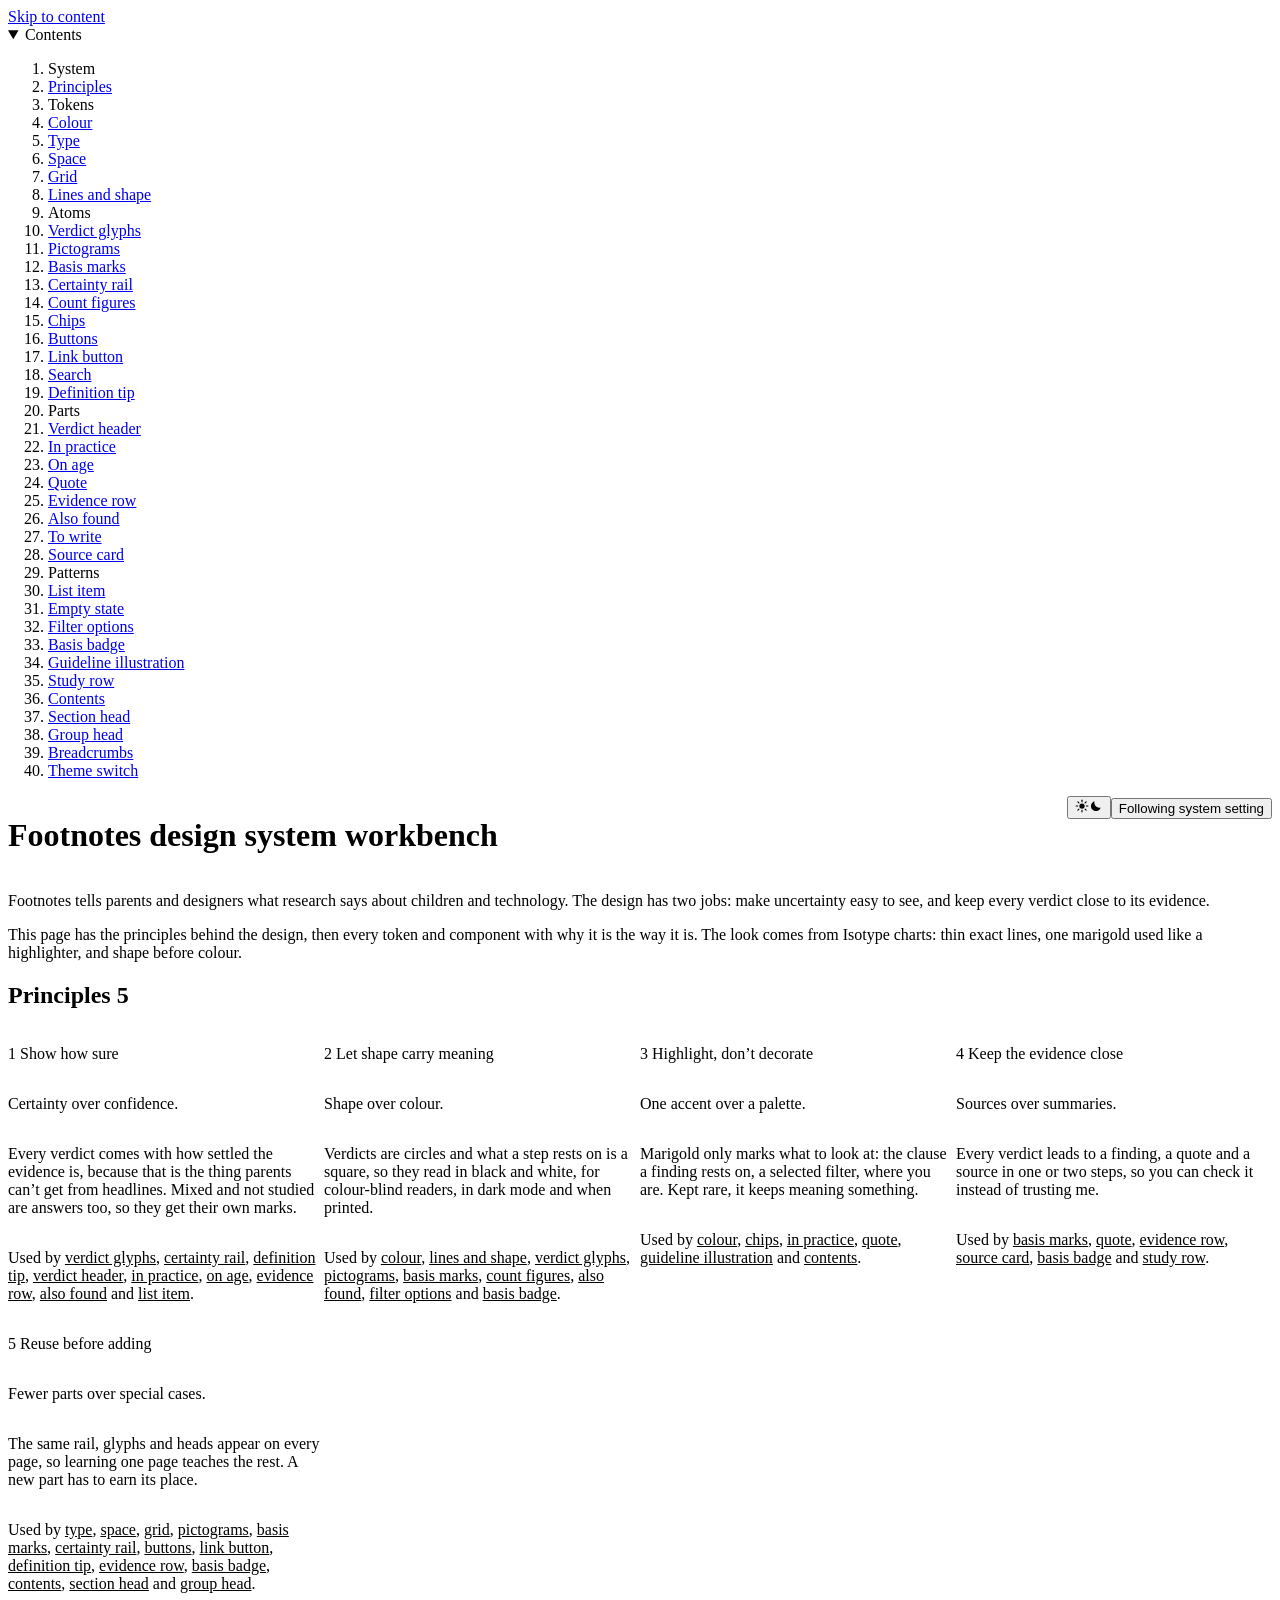
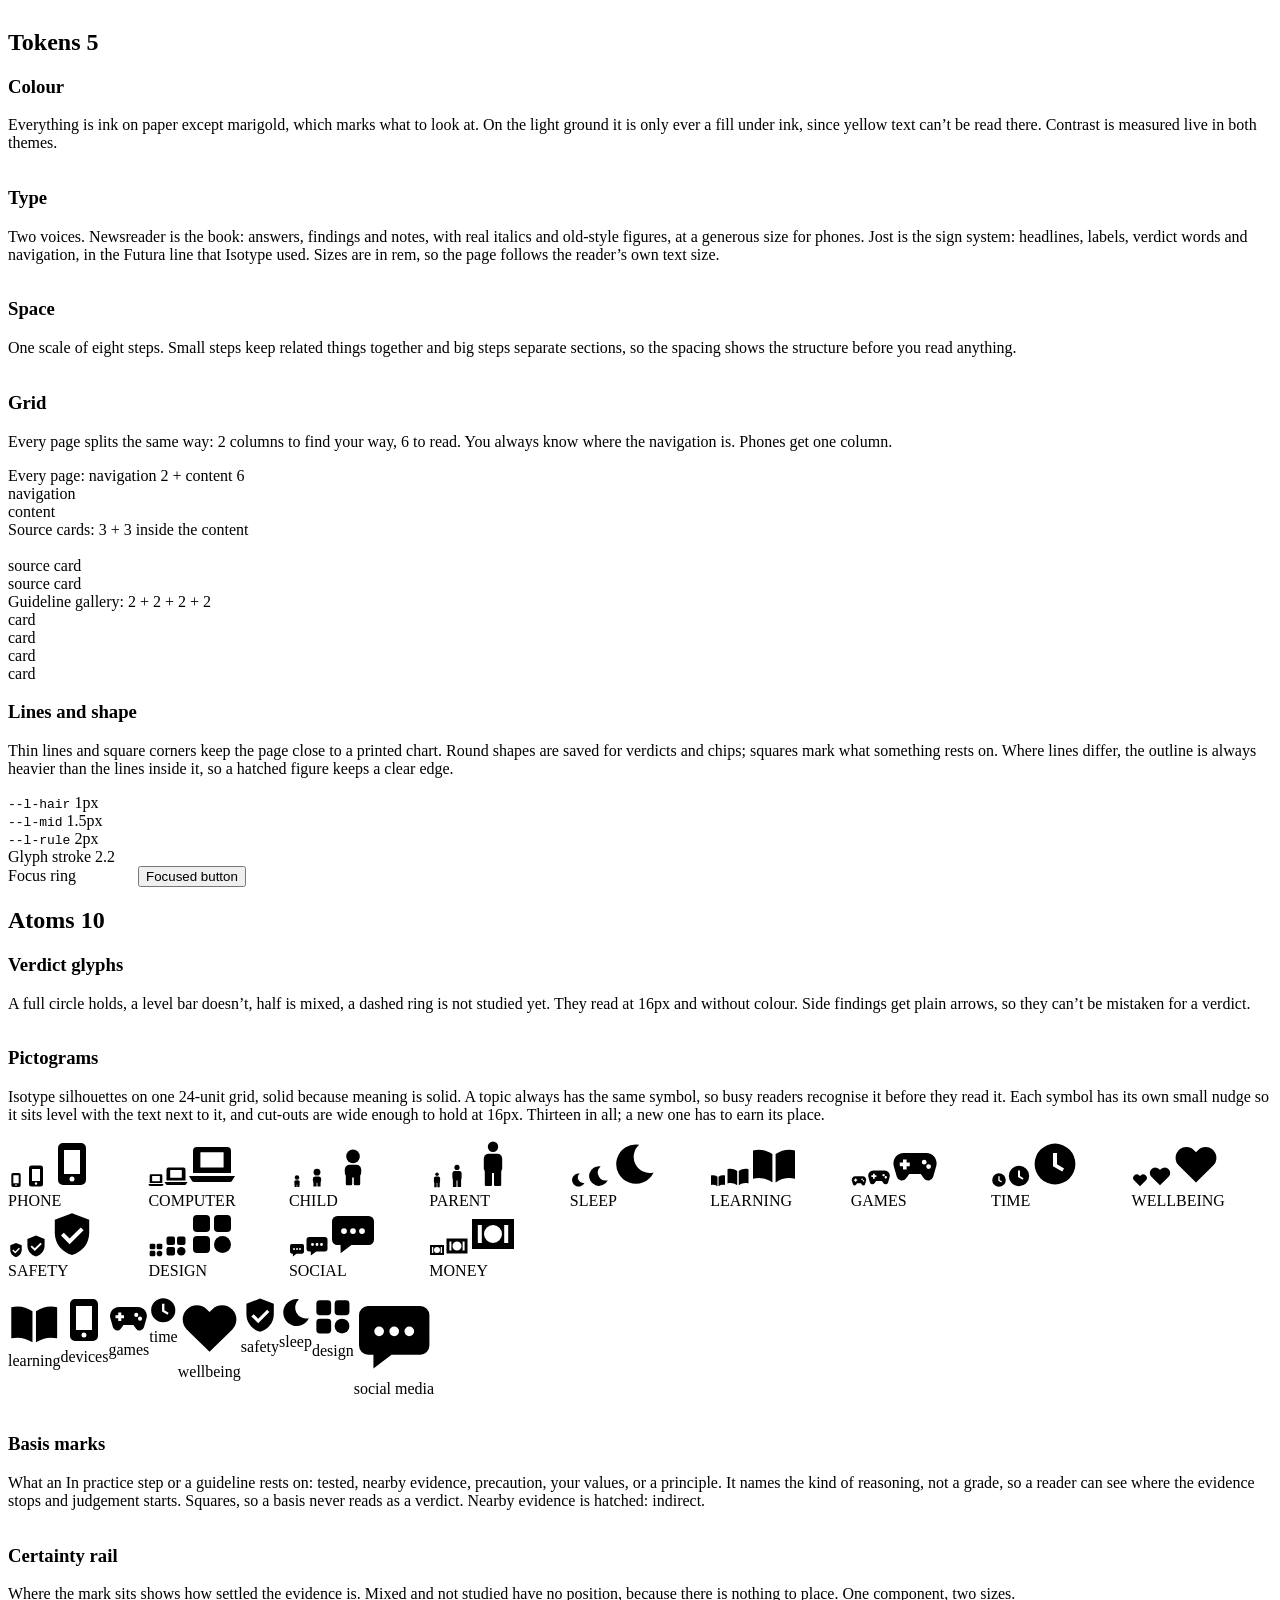
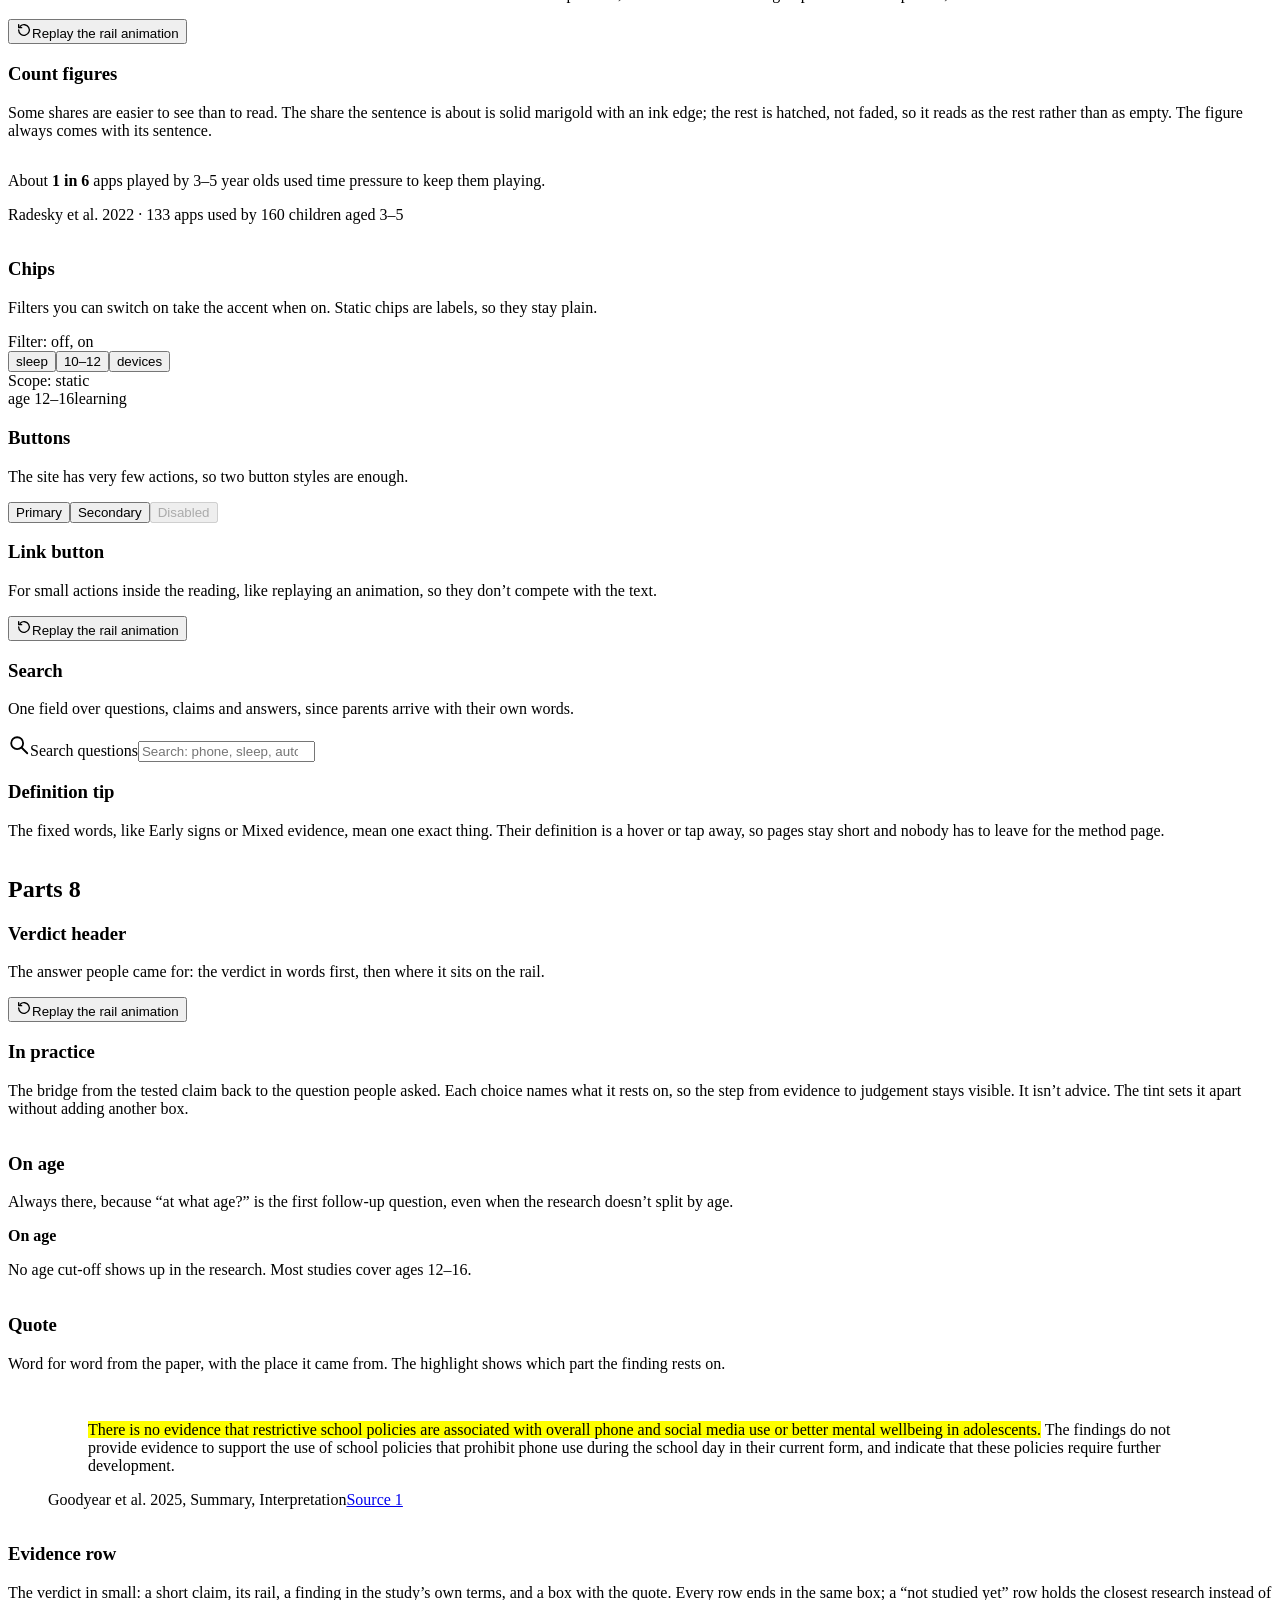
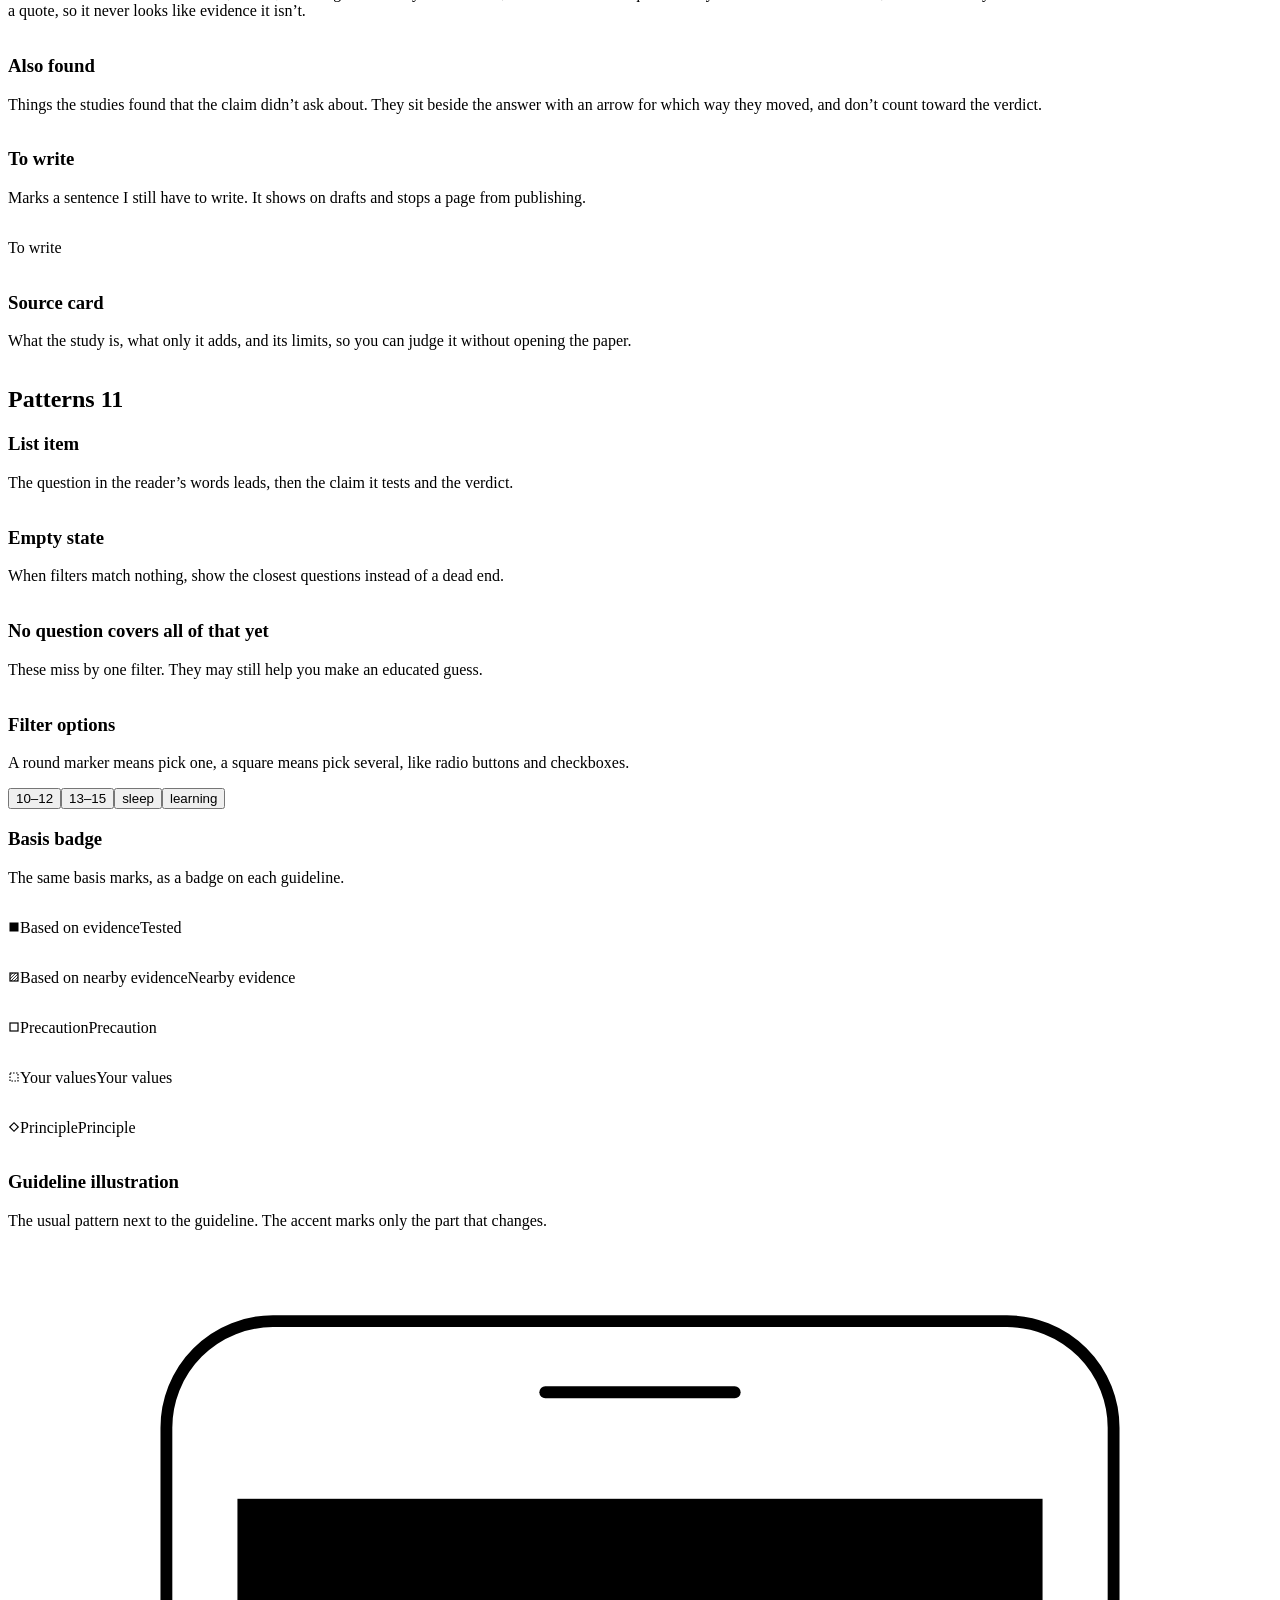
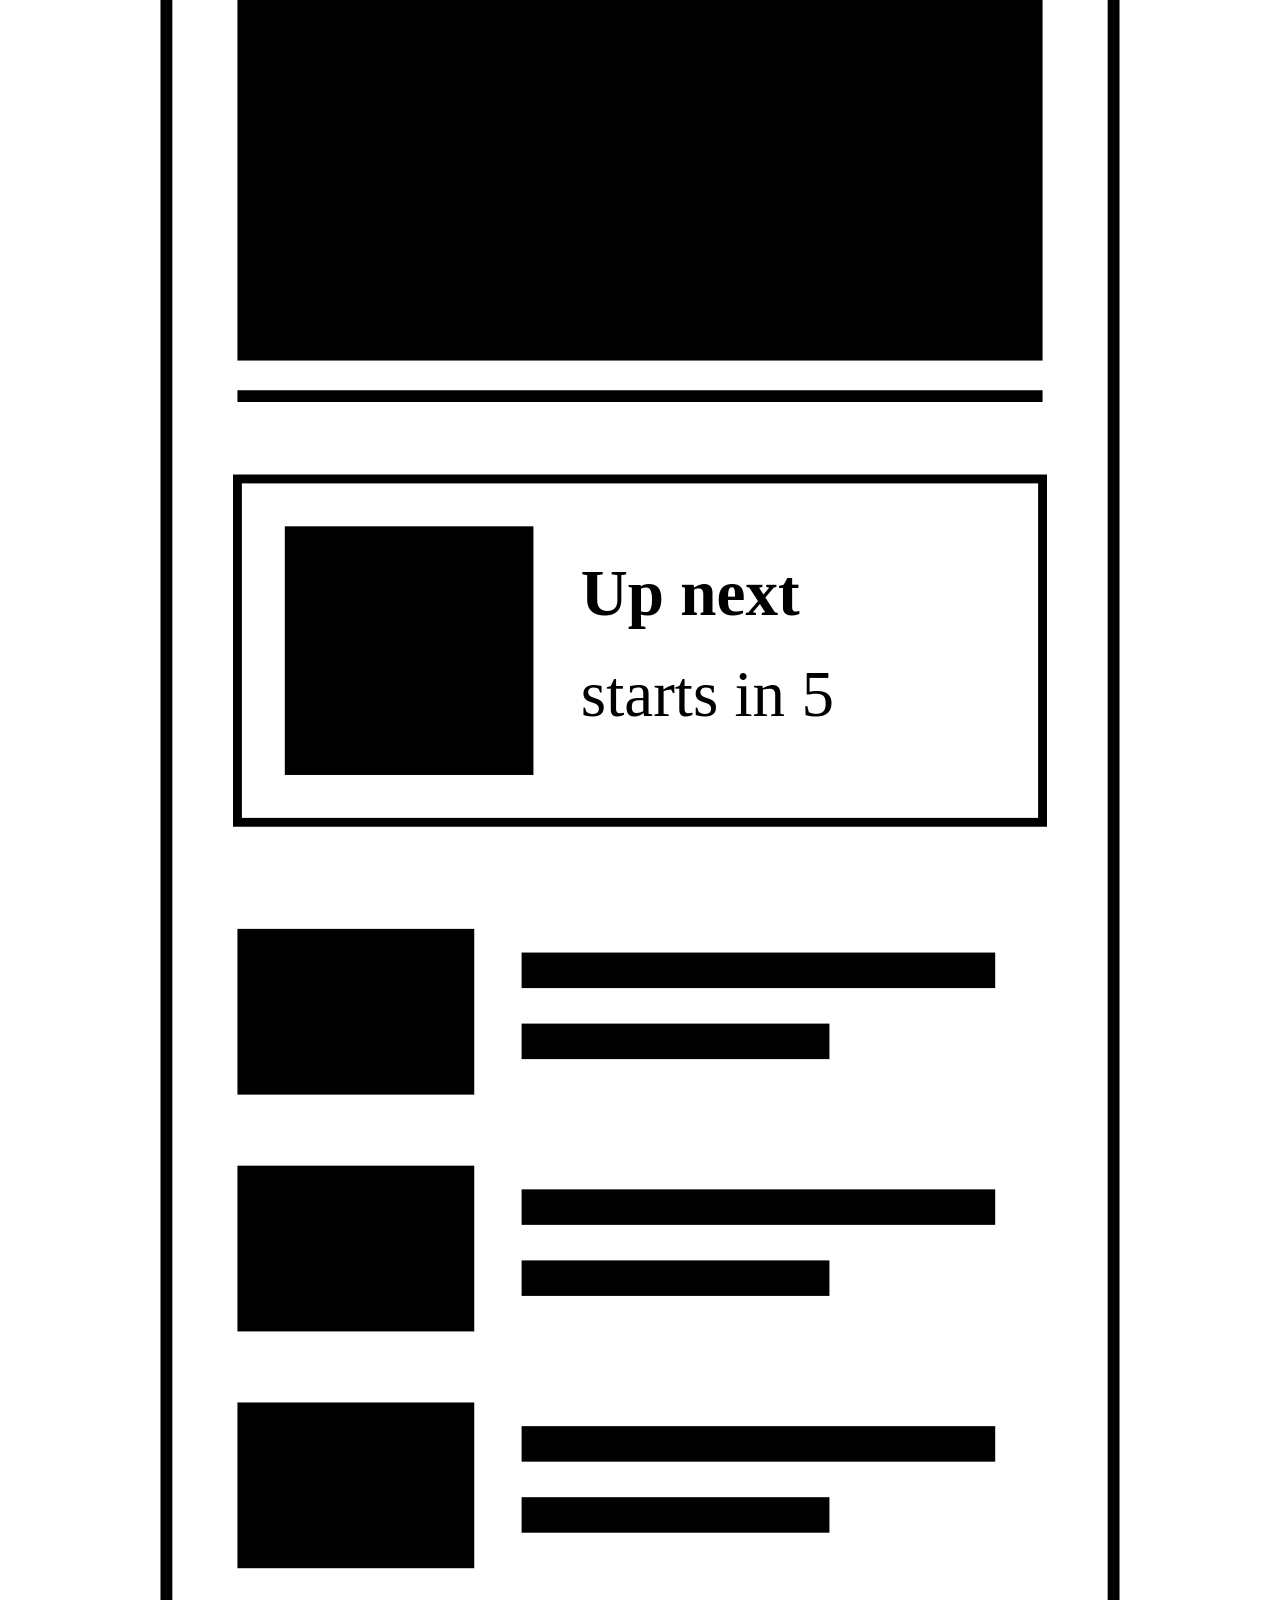
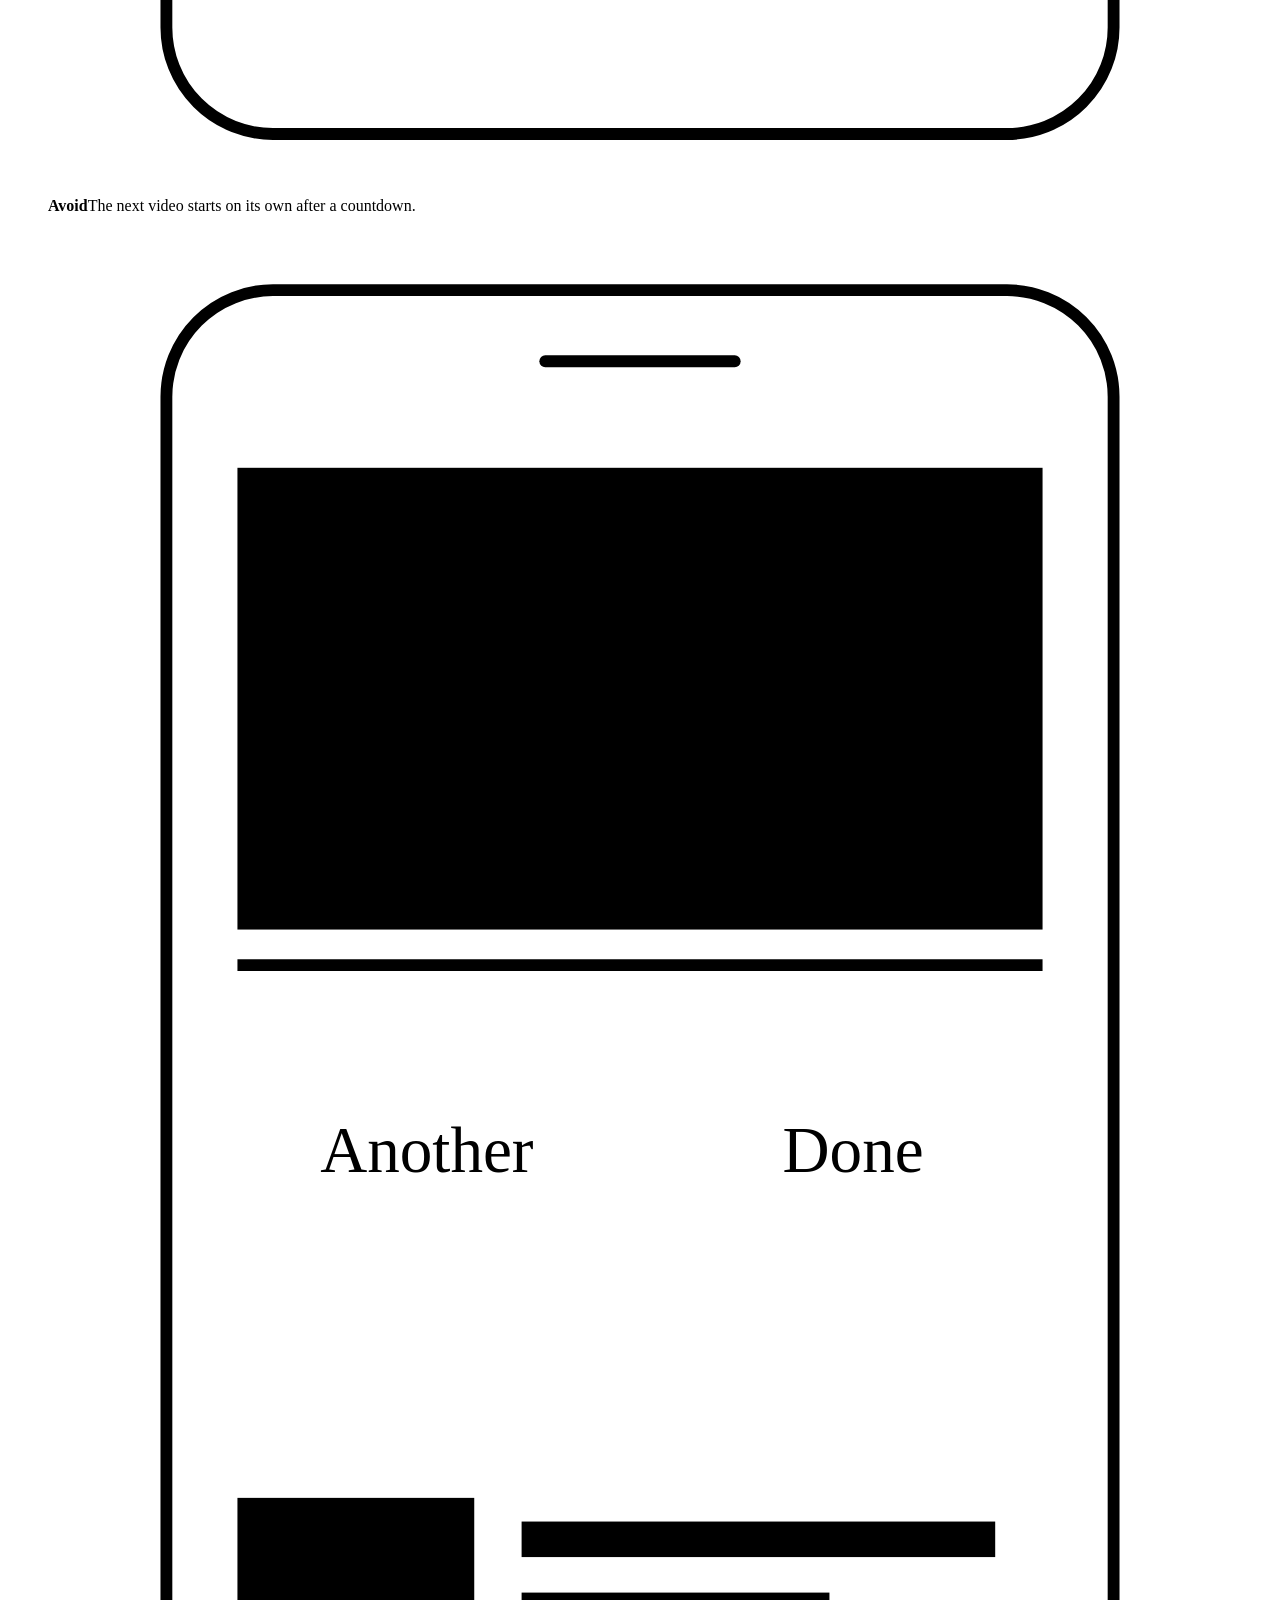
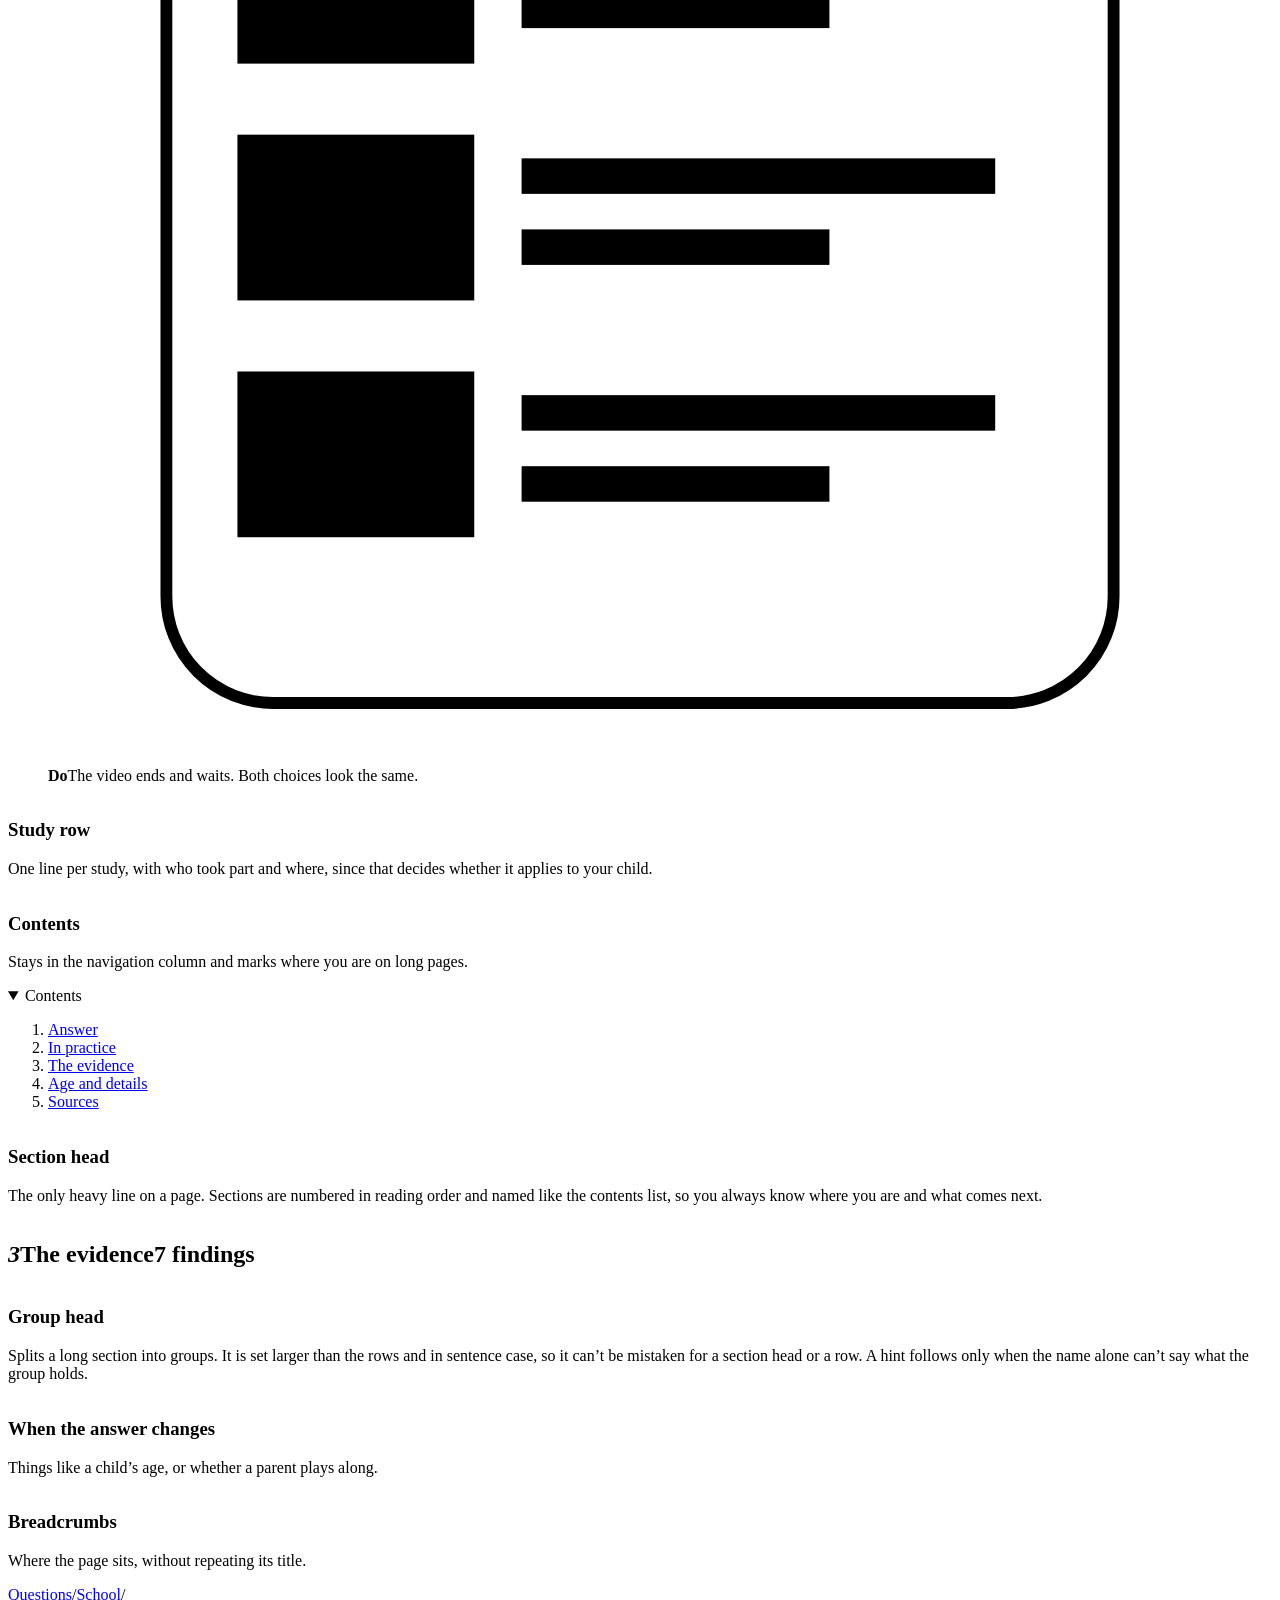
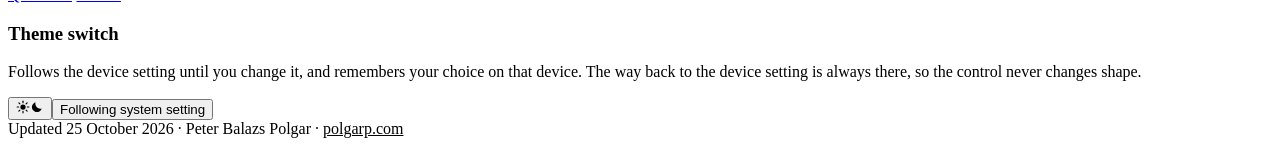
==== commit e65b11ca: "Publish design system page" ====
--- a/index.html
+++ b/index.html
@@ -1,6 +1,9 @@
-<!DOCTYPE html><html lang="en"> <head><meta charset="utf-8"><meta name="viewport" content="width=device-width, initial-scale=1, viewport-fit=cover"><meta name="robots" content="noindex"><meta name="description" content="Principles, tokens and components of Plainlens, each with its rationale."><script>try{const t=localStorage.getItem('theme');if(t==='dark'||t==='light')document.documentElement.setAttribute('data-theme',t)}catch(e){}</script><title>Plainlens design system workbench</title><link rel="preconnect" href="https://fonts.googleapis.com"><link rel="preconnect" href="https://fonts.gstatic.com" crossorigin><link rel="stylesheet" href="https://fonts.googleapis.com/css2?family=Jost:wght@400..700&family=Atkinson+Hyperlegible+Next:ital,wght@0,400..700;1,400&display=swap"><link rel="stylesheet" href="/plainlens/_astro/about.CnE2PG3F.css">
-<style>.sys{padding-block:var(--s-7) var(--s-8)}.sys-title{display:flex;justify-content:space-between;align-items:flex-start;gap:var(--s-5)}.sys-intro{font:var(--t-body);color:var(--c-ink-2);max-width:var(--measure)}.principles{list-style:none;margin:var(--s-5) 0 0;padding:0;display:grid;grid-template-columns:repeat(auto-fit,minmax(min(100%,260px),1fr));gap:var(--s-6) var(--s-5);counter-reset:pr}.principle{display:grid;gap:var(--s-2);align-content:start;padding-top:var(--s-3);border-top:var(--l-hair) solid var(--c-ink);counter-increment:pr;scroll-margin-top:var(--s-5)}.principle h3{font:var(--t-h3)}.principle h3:before{content:counter(pr) " ";font:var(--t-label);letter-spacing:var(--track-label);color:var(--c-ink-2);margin-right:var(--s-1)}.principle .over{font:600 1rem/1.4 var(--f-text)}.principle p{max-width:var(--measure)}.principle .uses{font:var(--t-meta);color:var(--c-ink-2)}.principle .uses a{color:var(--c-ink)}.sys-foot{margin-top:var(--s-8);padding-top:var(--s-3);border-top:var(--l-hair) solid var(--c-hair);font:var(--t-meta);color:var(--c-ink-2)}.sys-foot a{color:var(--c-ink)}.grp{scroll-margin-top:var(--s-5)}.sys .sys-group{margin-top:var(--s-8)}.sys .sys-group:first-of-type{margin-top:var(--s-7)}.sys .specimen{margin-top:var(--s-4);display:grid;gap:var(--s-4)}.sys .specimen>.replay{justify-self:start}.stage{--surface:var(--c-sheet);background:var(--surface);border:var(--l-hair) solid var(--c-hair);padding:var(--s-5)}.stage.ground{--surface:var(--c-ground)}.spec{display:grid;gap:var(--s-2)}.spec-label{font:var(--t-meta);color:var(--c-ink-2)}.spec-label code,.sw code{font-family:ui-monospace,SFMono-Regular,Menlo,monospace;font-size:.8125rem}.grid-2{display:grid;grid-template-columns:repeat(auto-fit,minmax(min(100%,300px),1fr));gap:var(--s-5)}.swatches{display:grid;grid-template-columns:repeat(auto-fit,minmax(min(100%,150px),1fr));gap:var(--s-4)}.sw{display:grid;grid-template-rows:72px auto;border:var(--l-hair) solid var(--c-hair);background:var(--c-sheet)}.sw i{display:block;border-bottom:var(--l-hair) solid var(--c-hair)}.sw div{padding:var(--s-3);display:grid;gap:2px;font:var(--t-meta)}.sw b{font:var(--t-label);letter-spacing:var(--track-label);text-transform:uppercase}.sw code{color:var(--c-ink-2)}.ts{display:grid;grid-template-columns:150px minmax(0,1fr);gap:var(--s-2) var(--s-5);align-items:baseline;padding-block:var(--s-3);border-bottom:var(--l-hair) solid var(--c-hair)}@media(max-width:600px){.ts{grid-template-columns:1fr}}.spacescale{display:grid;gap:var(--s-2)}.sp{display:grid;grid-template-columns:90px 1fr;gap:var(--s-3);align-items:center}.sp i{display:block;height:12px;background:var(--c-ink)}.lines{display:grid;gap:var(--s-4)}.lines div{display:grid;grid-template-columns:130px 1fr;gap:var(--s-4);align-items:center}.grid-demo{display:grid;gap:var(--s-5)}.gd{display:grid;gap:var(--s-2)}.gd-row{display:grid;grid-template-columns:repeat(var(--cols),minmax(0,1fr));column-gap:var(--s-3)}.gd-row i{font:var(--t-meta);font-style:normal;color:var(--c-ink);background:var(--c-tint);padding:var(--s-3) var(--s-2);overflow:hidden;text-overflow:ellipsis}.toc.demo{position:static}
-</style></head> <body> <a class="skip" href="#main">Skip to content</a> <div class="page"> <main id="main" tabindex="-1" class="reading-page sys"> <div class="g8"> <div class="side"><nav class="toc" aria-label="On this page"><details class="toc-d" open><summary>Contents</summary><ol><li class="toc-g">System</li><li><a href="#principles">Principles</a></li><li class="toc-g">Tokens</li><li><a href="#colour">Colour</a></li><li><a href="#type">Type</a></li><li><a href="#space">Space</a></li><li><a href="#grid">Grid</a></li><li><a href="#lines">Lines and shape</a></li><li class="toc-g">Atoms</li><li><a href="#glyphs">Verdict glyphs</a></li><li><a href="#support">Support marks</a></li><li><a href="#rail">Certainty rail</a></li><li><a href="#count">Count figures</a></li><li><a href="#chips">Chips</a></li><li><a href="#buttons">Buttons</a></li><li><a href="#linkbtn">Link button</a></li><li><a href="#search">Search</a></li><li class="toc-g">Parts</li><li><a href="#verdict">Verdict header</a></li><li><a href="#practice">In practice</a></li><li><a href="#onage">On age</a></li><li><a href="#quote">Quote</a></li><li><a href="#evidence">Evidence row</a></li><li><a href="#to-write">To write</a></li><li><a href="#source">Source card</a></li><li class="toc-g">Patterns</li><li><a href="#item">List item</a></li><li><a href="#empty">Empty state</a></li><li><a href="#filters">Filter options</a></li><li><a href="#basis">Basis badge</a></li><li><a href="#illustration">Guideline illustration</a></li><li><a href="#study">Study row</a></li><li><a href="#toc-demo">Contents</a></li><li><a href="#section-head">Section head</a></li><li><a href="#group-head">Group head</a></li><li><a href="#crumbs">Breadcrumbs</a></li><li><a href="#theme">Theme switch</a></li></ol></details></nav></div> <div class="body6"> <header class="a-head sys-head"> <div class="sys-title"><h1>Plainlens design system workbench</h1><div class="theme"><button class="tswitch" type="button" role="switch" aria-checked="false" aria-label="Dark mode"><span class="t-icon t-sun"><svg width="14" height="14" viewBox="0 0 24 24" aria-hidden="true"><circle cx="12" cy="12" r="4.5" fill="currentColor"/><g stroke="currentColor" stroke-width="2" stroke-linecap="round"><line x1="12" y1="2" x2="12" y2="4.5"/><line x1="12" y1="19.5" x2="12" y2="22"/><line x1="2" y1="12" x2="4.5" y2="12"/><line x1="19.5" y1="12" x2="22" y2="12"/><line x1="4.9" y1="4.9" x2="6.7" y2="6.7"/><line x1="17.3" y1="17.3" x2="19.1" y2="19.1"/><line x1="4.9" y1="19.1" x2="6.7" y2="17.3"/><line x1="17.3" y1="6.7" x2="19.1" y2="4.9"/></g></svg></span><span class="t-icon t-moon"><svg width="14" height="14" viewBox="0 0 24 24" aria-hidden="true"><path d="M20 14.5A8.5 8.5 0 0 1 9.5 4a8.5 8.5 0 1 0 10.5 10.5z" fill="currentColor"/></svg></span><span class="t-thumb"></span></button><button class="t-auto" type="button" aria-disabled="true">Following system setting</button></div></div> <p class="summary">Plainlens tells parents and designers what research says about children and technology. The design has two jobs: make uncertainty easy to see, and keep every verdict close to its evidence.</p> <p class="sys-intro">This page has the principles behind the design, then every token and component with why it is the way it is. The look comes from Isotype charts: thin exact lines, one marigold used like a highlighter, and shape before colour.</p> </header> <section class="sys-group" id="principles" aria-labelledby="h-principles"> <h2 class="sec-h" id="h-principles">Principles <span>5</span></h2> <ol class="principles"> <li class="principle" id="p-uncertainty"> <h3>Show how sure</h3> <p class="over">Certainty over confidence.</p> <p>Every verdict comes with how settled the evidence is, because that is the thing parents can’t get from headlines. Mixed and not studied are answers too, so they get their own marks.</p> <p class="uses">Used by <a href="#glyphs">verdict glyphs</a>, <a href="#rail">certainty rail</a>, <a href="#verdict">verdict header</a>, <a href="#practice">in practice</a>, <a href="#onage">on age</a>, <a href="#evidence">evidence row</a> and <a href="#item">list item</a>.</p> </li><li class="principle" id="p-shape"> <h3>Let shape carry meaning</h3> <p class="over">Shape over colour.</p> <p>Verdicts, support and basis are told apart by shape, so they read in black and white, for colour-blind readers, in dark mode and when printed.</p> <p class="uses">Used by <a href="#colour">colour</a>, <a href="#lines">lines and shape</a>, <a href="#glyphs">verdict glyphs</a>, <a href="#support">support marks</a>, <a href="#count">count figures</a>, <a href="#filters">filter options</a> and <a href="#basis">basis badge</a>.</p> </li><li class="principle" id="p-highlight"> <h3>Highlight, don’t decorate</h3> <p class="over">One accent over a palette.</p> <p>Marigold only marks what to look at: the clause a finding rests on, a selected filter, where you are. Kept rare, it keeps meaning something.</p> <p class="uses">Used by <a href="#colour">colour</a>, <a href="#chips">chips</a>, <a href="#practice">in practice</a>, <a href="#quote">quote</a>, <a href="#illustration">guideline illustration</a> and <a href="#toc-demo">contents</a>.</p> </li><li class="principle" id="p-traceable"> <h3>Keep the evidence close</h3> <p class="over">Sources over summaries.</p> <p>Every verdict leads to a finding, a quote and a source in one or two steps, so you can check it instead of trusting me.</p> <p class="uses">Used by <a href="#quote">quote</a>, <a href="#evidence">evidence row</a>, <a href="#source">source card</a>, <a href="#basis">basis badge</a> and <a href="#study">study row</a>.</p> </li><li class="principle" id="p-reuse"> <h3>Reuse before adding</h3> <p class="over">Fewer parts over special cases.</p> <p>The same rail, glyphs and heads appear on every page, so learning one page teaches the rest. A new part has to earn its place.</p> <p class="uses">Used by <a href="#type">type</a>, <a href="#space">space</a>, <a href="#grid">grid</a>, <a href="#support">support marks</a>, <a href="#rail">certainty rail</a>, <a href="#buttons">buttons</a>, <a href="#linkbtn">link button</a>, <a href="#evidence">evidence row</a>, <a href="#toc-demo">contents</a>, <a href="#section-head">section head</a> and <a href="#group-head">group head</a>.</p> </li> </ol> </section> <section class="sys-group" aria-labelledby="g-Tokens"> <h2 class="sec-h" id="g-Tokens">Tokens <span>5</span></h2> <div class="grp" id="colour"> <h3 class="grp-h">Colour</h3> <p class="grp-hint">Everything is ink on paper except marigold, which marks what to look at. On the light ground it is only ever a fill under ink, since yellow text can’t be read there. Contrast is measured live in both themes.</p> <div class="specimen" data-specimen="colour"> <div id="swatches" class="swatches"></div>                               </div> </div><div class="grp" id="type"> <h3 class="grp-h">Type</h3> <p class="grp-hint">Jost brings the Isotype look to headlines. Atkinson Hyperlegible Next does the reading, since a lot of people read this on a phone, tired. Sizes are in rem, so the page follows the reader’s own text size.</p> <div class="specimen" data-specimen="type">  <div id="typescale"></div>                              </div> </div><div class="grp" id="space"> <h3 class="grp-h">Space</h3> <p class="grp-hint">One scale of eight steps. Small steps keep related things together and big steps separate sections, so the spacing shows the structure before you read anything.</p> <div class="specimen" data-specimen="space">   <div id="spacescale" class="spacescale"></div>                             </div> </div><div class="grp" id="grid"> <h3 class="grp-h">Grid</h3> <p class="grp-hint">Every page splits the same way: 2 columns to find your way, 6 to read. You always know where the navigation is. Phones get one column.</p> <div class="specimen" data-specimen="grid">    <div class="grid-demo"> <div class="gd"><span class="spec-label">Every page: navigation 2 + content 6</span><div class="gd-row"><i style="grid-column:span 2">navigation</i><i style="grid-column:span 6">content</i></div></div> <div class="gd"><span class="spec-label">Source cards: 3 + 3 inside the content</span><div class="gd-row"><i style="grid-column:span 2;visibility:hidden">·</i><i style="grid-column:span 3">source card</i><i style="grid-column:span 3">source card</i></div></div> <div class="gd"><span class="spec-label">Guideline gallery: 2 + 2 + 2 + 2</span><div class="gd-row"><i style="grid-column:span 2">card</i><i style="grid-column:span 2">card</i><i style="grid-column:span 2">card</i><i style="grid-column:span 2">card</i></div></div> </div>                            </div> </div><div class="grp" id="lines"> <h3 class="grp-h">Lines and shape</h3> <p class="grp-hint">Thin lines and square corners keep the page close to a printed chart. Round shapes are saved for things that carry meaning: verdicts, support marks and chips.</p> <div class="specimen" data-specimen="lines">     <div class="lines"> <div><span class="spec-label"><code>--l-hair</code> 1px</span><i style="border-top:var(--l-hair) solid var(--c-ink)"></i></div> <div><span class="spec-label"><code>--l-mid</code> 1.5px</span><i style="border-top:var(--l-mid) solid var(--c-ink)"></i></div> <div><span class="spec-label"><code>--l-rule</code> 2px</span><i style="border-top:var(--l-rule) solid var(--c-ink)"></i></div> <div><span class="spec-label">Glyph stroke 2.2</span><span style="display:flex;gap:12px" id="stroke-demo"></span></div> <div><span class="spec-label">Focus ring</span><button class="btn alt" type="button" style="outline:2px solid var(--c-focus);outline-offset:3px;justify-self:start">Focused button</button></div> </div>                           </div> </div> </section><section class="sys-group" aria-labelledby="g-Atoms"> <h2 class="sec-h" id="g-Atoms">Atoms <span>8</span></h2> <div class="grp" id="glyphs"> <h3 class="grp-h">Verdict glyphs</h3> <p class="grp-hint">A full circle holds, a level bar doesn’t, half is mixed, a dashed ring is not studied yet. They read at 16px and without colour. Side findings get plain arrows, so they can’t be mistaken for a verdict.</p> <div class="specimen" data-specimen="glyphs">      <div class="glyphs" id="glyphs-out"></div>                          </div> </div><div class="grp" id="support"> <h3 class="grp-h">Support marks</h3> <p class="grp-hint">Same circle family as the verdicts, drawn smaller, because both answer the same question: how much does the evidence back this?</p> <div class="specimen" data-specimen="support">       <div class="stage ground" id="support-out" style="display:flex;flex-wrap:wrap;gap:var(--s-6)"></div>                         </div> </div><div class="grp" id="rail"> <h3 class="grp-h">Certainty rail</h3> <p class="grp-hint">Where the mark sits shows how settled the evidence is. Mixed and not studied have no position, because there is nothing to place. One component, two sizes.</p> <div class="specimen" data-specimen="rail">        <button class="linkbtn replay" type="button"><svg width="16" height="16" viewBox="0 0 24 24" aria-hidden="true"><path d="M4 12a8 8 0 1 0 2.4-5.7M4 4v4.5h4.5" fill="none" stroke="currentColor" stroke-width="2" stroke-linecap="round" stroke-linejoin="round"/></svg>Replay the rail animation</button><div class="grid-2" id="rails"></div>                        </div> </div><div class="grp" id="count"> <h3 class="grp-h">Count figures</h3> <p class="grp-hint">Some shares are easier to see than to read. The figure always comes with its sentence, so it never stands alone.</p> <div class="specimen" data-specimen="count">         <div class="stage ground count-demo"> <div class="count" role="img" aria-label="About 1 in 6 apps used time pressure" id="count-apps"></div> <p>About <b>1 in 6</b> apps played by 3–5 year olds used time pressure to keep them playing.</p> <p class="spec-label">Radesky et al. 2022 · 133 apps used by 160 children aged 3–5</p> </div>                       </div> </div><div class="grp" id="chips"> <h3 class="grp-h">Chips</h3> <p class="grp-hint">Filters you can switch on take the accent when on. Static chips are labels, so they stay plain.</p> <div class="specimen" data-specimen="chips">          <div class="stage ground" style="display:grid;gap:var(--s-4)"> <div class="spec"><span class="spec-label">Filter: off, on</span><div class="chips"><button class="chip" type="button" aria-pressed="false">sleep</button><button class="chip" type="button" aria-pressed="true">10–12</button><button class="chip" type="button" aria-pressed="false">devices</button></div></div> <div class="spec"><span class="spec-label">Scope: static</span><div class="chips"><span class="chip static">age 12–16</span><span class="chip static">learning</span></div></div> </div>                      </div> </div><div class="grp" id="buttons"> <h3 class="grp-h">Buttons</h3> <p class="grp-hint">The site has very few actions, so two button styles are enough.</p> <div class="specimen" data-specimen="buttons">           <div class="stage ground" style="display:flex;flex-wrap:wrap;gap:var(--s-3)"> <button class="btn" type="button">Primary</button><button class="btn alt" type="button">Secondary</button><button class="btn" type="button" disabled>Disabled</button> </div>                     </div> </div><div class="grp" id="linkbtn"> <h3 class="grp-h">Link button</h3> <p class="grp-hint">For actions next to reading, like copying a link, so they don’t compete with the text.</p> <div class="specimen" data-specimen="linkbtn">            <div class="stage ground"><button class="linkbtn" type="button"><svg width="16" height="16" viewBox="0 0 24 24" aria-hidden="true"><path d="M10 14a4.5 4.5 0 0 0 6.4 0l3.2-3.2a4.5 4.5 0 0 0-6.4-6.4L12 5.6M14 10a4.5 4.5 0 0 0-6.4 0l-3.2 3.2a4.5 4.5 0 0 0 6.4 6.4L12 18.4" fill="none" stroke="currentColor" stroke-width="2" stroke-linecap="round"></path></svg>Copy link to this question</button></div>                    </div> </div><div class="grp" id="search"> <h3 class="grp-h">Search</h3> <p class="grp-hint">One field over questions, claims and answers, since parents arrive with their own words.</p> <div class="specimen" data-specimen="search">             <div class="stage ground"><label class="search" for="wb-q"><svg width="22" height="22" viewBox="0 0 24 24" aria-hidden="true"><circle cx="10" cy="10" r="6.5" fill="none" stroke="currentColor" stroke-width="2"></circle><line x1="15" y1="15" x2="21" y2="21" stroke="currentColor" stroke-width="2" stroke-linecap="round"></line></svg><span class="sr">Search questions</span><input id="wb-q" type="search" placeholder="Search: phone, sleep, autoplay…"></label></div>                   </div> </div> </section><section class="sys-group" aria-labelledby="g-Parts"> <h2 class="sec-h" id="g-Parts">Parts <span>7</span></h2> <div class="grp" id="verdict"> <h3 class="grp-h">Verdict header</h3> <p class="grp-hint">The answer people came for: the verdict in words first, then where it sits on the rail.</p> <div class="specimen" data-specimen="verdict">              <button class="linkbtn replay" type="button"><svg width="16" height="16" viewBox="0 0 24 24" aria-hidden="true"><path d="M4 12a8 8 0 1 0 2.4-5.7M4 4v4.5h4.5" fill="none" stroke="currentColor" stroke-width="2" stroke-linecap="round" stroke-linejoin="round"/></svg>Replay the rail animation</button><div class="grid-2" id="verdicts"></div>                  </div> </div><div class="grp" id="practice"> <h3 class="grp-h">In practice</h3> <p class="grp-hint">The choices a question leaves you with, each tagged by how well the evidence supports it. It isn’t advice. The tint sets it apart without adding another box.</p> <div class="specimen" data-specimen="practice">               <div class="grid-2" id="practice-out" style="align-items:start"></div>                 </div> </div><div class="grp" id="onage"> <h3 class="grp-h">On age</h3> <p class="grp-hint">Always there, because “at what age?” is the first follow-up question, even when the research doesn’t split by age.</p> <div class="specimen" data-specimen="onage">                <div class="stage ground"><div class="onage"><b>On age</b><p>No age cut-off shows up in the research. Most studies cover ages 12–16.</p></div></div>                </div> </div><div class="grp" id="quote"> <h3 class="grp-h">Quote</h3> <p class="grp-hint">Word for word from the paper, with the place it came from. The highlight shows which part the finding rests on.</p> <div class="specimen" data-specimen="quote">                 <figure class="quote"><blockquote><mark>There is no evidence that restrictive school policies are associated with overall phone and social media use or better mental wellbeing in adolescents.</mark> The findings do not provide evidence to support the use of school policies that prohibit phone use during the school day in their current form, and indicate that these policies require further development.</blockquote><figcaption><span>Goodyear et al. 2025, Summary, Interpretation</span><a href="#source">Source 1</a></figcaption></figure>               </div> </div><div class="grp" id="evidence"> <h3 class="grp-h">Evidence row</h3> <p class="grp-hint">The verdict in small: its own claim, rail, finding and quote. Rows are grouped by what the claim affects, what changes it and why it happens, so nuance stays tied to evidence.</p> <div class="specimen" data-specimen="evidence">                  <div class="stage outs" id="outcomes"></div>              </div> </div><div class="grp" id="to-write"> <h3 class="grp-h">To write</h3> <p class="grp-hint">Marks a sentence I still have to write. It shows on drafts and stops a page from publishing.</p> <div class="specimen" data-specimen="to-write">                   <div class="stage ground"><p class="short"><span class="to-write">To write</span></p></div>             </div> </div><div class="grp" id="source"> <h3 class="grp-h">Source card</h3> <p class="grp-hint">What the study is, what only it adds, and its limits, so you can judge it without opening the paper.</p> <div class="specimen" data-specimen="source">                    <div class="grid-2"><div id="sources-out" style="display:contents"></div></div>            </div> </div> </section><section class="sys-group" aria-labelledby="g-Patterns"> <h2 class="sec-h" id="g-Patterns">Patterns <span>11</span></h2> <div class="grp" id="item"> <h3 class="grp-h">List item</h3> <p class="grp-hint">The question in the reader’s words leads, then the claim it tests and the verdict.</p> <div class="specimen" data-specimen="item">                     <div id="items"></div>           </div> </div><div class="grp" id="empty"> <h3 class="grp-h">Empty state</h3> <p class="grp-hint">When filters match nothing, show the closest questions instead of a dead end.</p> <div class="specimen" data-specimen="empty">                      <div class="empty"><h3>No question covers all of that yet</h3><p>These miss by one filter. They may still help you make an educated guess.</p></div>          </div> </div><div class="grp" id="filters"> <h3 class="grp-h">Filter options</h3> <p class="grp-hint">A round marker means pick one, a square means pick several, like radio buttons and checkboxes.</p> <div class="specimen" data-specimen="filters">                       <div class="stage ground" style="display:flex;gap:var(--s-7);flex-wrap:wrap"> <div class="opts"><button class="opt one" type="button" aria-pressed="true">10–12</button><button class="opt one" type="button" aria-pressed="false">13–15</button></div> <div class="opts"><button class="opt" type="button" aria-pressed="true">sleep</button><button class="opt" type="button" aria-pressed="false">learning</button></div> </div>         </div> </div><div class="grp" id="basis"> <h3 class="grp-h">Basis badge</h3> <p class="grp-hint">Squares, so what a guideline rests on never looks like a verdict.</p> <div class="specimen" data-specimen="basis">                        <div class="stage ground" style="display:grid;gap:var(--s-3)"> <p style="display:flex;gap:var(--s-4);align-items:center"><span class="basis" title="Studies measured this directly."><svg width="12" height="12" viewBox="0 0 24 24" aria-hidden="true"><rect x="3" y="3" width="18" height="18" fill="currentColor"/></svg>Based on evidence</span><span class="spec-label">Studies measured this directly.</span></p><p style="display:flex;gap:var(--s-4);align-items:center"><span class="basis" title="Studies measured something close to this design choice."><svg width="12" height="12" viewBox="0 0 24 24" aria-hidden="true"><rect x="4" y="4" width="16" height="16" fill="none" stroke="currentColor" stroke-width="2.4"/><rect x="4" y="4" width="8" height="16" fill="currentColor"/></svg>Based on nearby evidence</span><span class="spec-label">Studies measured something close to this design choice.</span></p><p style="display:flex;gap:var(--s-4);align-items:center"><span class="basis" title="Common and plausible, but not yet measured."><svg width="12" height="12" viewBox="0 0 24 24" aria-hidden="true"><rect x="4" y="4" width="16" height="16" fill="none" stroke="currentColor" stroke-width="2.4"/></svg>Precaution</span><span class="spec-label">Common and plausible, but not yet measured.</span></p><p style="display:flex;gap:var(--s-4);align-items:center"><span class="basis" title="Rests on rights or privacy, not on measured effects."><svg width="12" height="12" viewBox="0 0 24 24" aria-hidden="true"><rect x="6" y="6" width="12" height="12" fill="none" stroke="currentColor" stroke-width="2.4" transform="rotate(45 12 12)"/></svg>Principle</span><span class="spec-label">Rests on rights or privacy, not on measured effects.</span></p> </div>        </div> </div><div class="grp" id="illustration"> <h3 class="grp-h">Guideline illustration</h3> <p class="grp-hint">The usual pattern next to the guideline. The accent marks only the part that changes.</p> <div class="specimen" data-specimen="illustration">                         <div class="illus"><figure><div class="panel is-avoid"><svg viewBox="0 0 200 360" role="img" aria-label="A video app where the next video starts by itself after a 5-second countdown"><rect x="20" y="10" width="160" height="340" rx="18" fill="none" stroke="currentColor" stroke-width="2"/><line x1="84" y1="22" x2="116" y2="22" stroke="currentColor" stroke-width="2" stroke-linecap="round"/>
+<!DOCTYPE html><html lang="en"> <head><meta charset="utf-8"><meta name="viewport" content="width=device-width, initial-scale=1, viewport-fit=cover"><meta name="robots" content="noindex"><meta name="description" content="Principles, tokens and components of Footnotes, each with its rationale."><script>try{const t=localStorage.getItem('theme');if(t==='dark'||t==='light')document.documentElement.setAttribute('data-theme',t)}catch(e){}</script><title>Footnotes design system workbench</title><link rel="preconnect" href="https://fonts.googleapis.com"><link rel="preconnect" href="https://fonts.gstatic.com" crossorigin><link rel="stylesheet" href="https://fonts.googleapis.com/css2?family=Jost:wght@400..700&family=Newsreader:ital,opsz,wght@0,6..72,300..700;1,6..72,300..700&display=swap"><link rel="stylesheet" href="/plainlens/_astro/about.BGAI7knh.css">
+<style>.sys{padding-block:var(--s-7) var(--s-8)}.sys-title{display:flex;justify-content:space-between;align-items:flex-start;gap:var(--s-5)}.sys-intro{font:var(--t-body);color:var(--c-ink-2);max-width:var(--measure)}.principles{list-style:none;margin:var(--s-5) 0 0;padding:0;display:grid;grid-template-columns:repeat(auto-fit,minmax(min(100%,260px),1fr));gap:var(--s-6) var(--s-5);counter-reset:pr}.principle{display:grid;gap:var(--s-2);align-content:start;padding-top:var(--s-3);border-top:var(--l-hair) solid var(--c-ink);counter-increment:pr;scroll-margin-top:var(--s-5)}.principle h3{font:var(--t-h3)}.principle h3:before{content:counter(pr) " ";font:var(--t-label);letter-spacing:var(--track-label);color:var(--c-ink-2);margin-right:var(--s-1)}.principle .over{font:600 1rem/1.4 var(--f-text)}.principle p{max-width:var(--measure)}.principle .uses{font:var(--t-meta);color:var(--c-ink-2)}.principle .uses a{color:var(--c-ink)}.sys-foot{margin-top:var(--s-8);padding-top:var(--s-3);border-top:var(--l-hair) solid var(--c-hair);font:var(--t-meta);color:var(--c-ink-2)}.sys-foot a{color:var(--c-ink)}.grp{scroll-margin-top:var(--s-5)}.sys .sys-group{margin-top:var(--s-8)}.sys .sys-group:first-of-type{margin-top:var(--s-7)}.sys .specimen{margin-top:var(--s-4);display:grid;gap:var(--s-4)}.sys .specimen>.replay{justify-self:start}.stage{--surface:var(--c-sheet);background:var(--surface);border:var(--l-hair) solid var(--c-hair);padding:var(--s-5)}.stage.ground{--surface:var(--c-ground)}.spec{display:grid;gap:var(--s-2)}.spec-label{font:var(--t-meta);color:var(--c-ink-2)}.spec-label code,.sw code{font-family:ui-monospace,SFMono-Regular,Menlo,monospace;font-size:.8125rem}.grid-2{display:grid;grid-template-columns:repeat(auto-fit,minmax(min(100%,300px),1fr));gap:var(--s-5)}.swatches{display:grid;grid-template-columns:repeat(auto-fit,minmax(min(100%,150px),1fr));gap:var(--s-4)}.sw{display:grid;grid-template-rows:72px auto;border:var(--l-hair) solid var(--c-hair);background:var(--c-sheet)}.sw i{display:block;border-bottom:var(--l-hair) solid var(--c-hair)}.sw div{padding:var(--s-3);display:grid;gap:2px;font:var(--t-meta)}.sw b{font:var(--t-label);letter-spacing:var(--track-label);text-transform:uppercase}.sw code{color:var(--c-ink-2)}.ts{display:grid;grid-template-columns:150px minmax(0,1fr);gap:var(--s-2) var(--s-5);align-items:baseline;padding-block:var(--s-3);border-bottom:var(--l-hair) solid var(--c-hair)}@media(max-width:600px){.ts{grid-template-columns:1fr}}.spacescale{display:grid;gap:var(--s-2)}.sp{display:grid;grid-template-columns:90px 1fr;gap:var(--s-3);align-items:center}.sp i{display:block;height:12px;background:var(--c-ink)}.lines{display:grid;gap:var(--s-4)}.lines div{display:grid;grid-template-columns:130px 1fr;gap:var(--s-4);align-items:center}.grid-demo{display:grid;gap:var(--s-5)}.gd{display:grid;gap:var(--s-2)}.gd-row{display:grid;grid-template-columns:repeat(var(--cols),minmax(0,1fr));column-gap:var(--s-3)}.gd-row i{font:var(--t-meta);font-style:normal;color:var(--c-ink);background:var(--c-tint);padding:var(--s-3) var(--s-2);overflow:hidden;text-overflow:ellipsis}.toc.demo{position:static}.picto-sheet{display:grid;gap:var(--s-5)}.picto-grid{display:grid;grid-template-columns:repeat(auto-fill,minmax(130px,1fr));gap:var(--s-5) var(--s-4)}.picto-grid figure{margin:0;display:grid;gap:var(--s-2)}.picto-sizes{display:flex;align-items:end;gap:var(--s-3);color:var(--c-ink)}.picto-sizes svg{fill:currentColor}.picto-grid figcaption{font:var(--t-label);letter-spacing:var(--track-label);text-transform:uppercase;color:var(--c-ink-2)}.picto-inline{font:500 .9375rem/1.4 var(--f-display);display:flex;flex-wrap:wrap;gap:var(--s-2) var(--s-4);padding-top:var(--s-4);border-top:var(--l-hair) solid var(--c-hair)}
+</style></head> <body> <svg width="0" height="0" style="position:absolute" aria-hidden="true" focusable="false"><defs>
+  <pattern id="hatch" width="1.8" height="1.8" patternUnits="userSpaceOnUse" patternTransform="rotate(45)"><rect width=".35" height="1.8" style="fill:var(--c-ink)"/></pattern>
+  <pattern id="hatch-s" width="4.4" height="4.4" patternUnits="userSpaceOnUse" patternTransform="rotate(45)"><rect width="1.2" height="4.4" style="fill:var(--c-ink)"/></pattern>
+</defs></svg> <a class="skip" href="#main">Skip to content</a> <div class="page"> <main id="main" tabindex="-1" class="reading-page sys"> <div class="g8"> <div class="side"><nav class="toc" aria-label="On this page"><details class="toc-d" open><summary>Contents</summary><ol><li class="toc-g">System</li><li><a href="#principles">Principles</a></li><li class="toc-g">Tokens</li><li><a href="#colour">Colour</a></li><li><a href="#type">Type</a></li><li><a href="#space">Space</a></li><li><a href="#grid">Grid</a></li><li><a href="#lines">Lines and shape</a></li><li class="toc-g">Atoms</li><li><a href="#glyphs">Verdict glyphs</a></li><li><a href="#pictograms">Pictograms</a></li><li><a href="#support">Basis marks</a></li><li><a href="#rail">Certainty rail</a></li><li><a href="#count">Count figures</a></li><li><a href="#chips">Chips</a></li><li><a href="#buttons">Buttons</a></li><li><a href="#linkbtn">Link button</a></li><li><a href="#search">Search</a></li><li><a href="#tip">Definition tip</a></li><li class="toc-g">Parts</li><li><a href="#verdict">Verdict header</a></li><li><a href="#practice">In practice</a></li><li><a href="#onage">On age</a></li><li><a href="#quote">Quote</a></li><li><a href="#evidence">Evidence row</a></li><li><a href="#also">Also found</a></li><li><a href="#to-write">To write</a></li><li><a href="#source">Source card</a></li><li class="toc-g">Patterns</li><li><a href="#item">List item</a></li><li><a href="#empty">Empty state</a></li><li><a href="#filters">Filter options</a></li><li><a href="#basis">Basis badge</a></li><li><a href="#illustration">Guideline illustration</a></li><li><a href="#study">Study row</a></li><li><a href="#toc-demo">Contents</a></li><li><a href="#section-head">Section head</a></li><li><a href="#group-head">Group head</a></li><li><a href="#crumbs">Breadcrumbs</a></li><li><a href="#theme">Theme switch</a></li></ol></details></nav></div> <div class="body6"> <header class="a-head sys-head"> <div class="sys-title"><h1>Footnotes design system workbench</h1><div class="theme"><button class="tswitch" type="button" role="switch" aria-checked="false" aria-label="Dark mode"><span class="t-icon t-sun"><svg width="14" height="14" viewBox="0 0 24 24" aria-hidden="true"><circle cx="12" cy="12" r="4.5" fill="currentColor"/><g stroke="currentColor" stroke-width="2" stroke-linecap="round"><line x1="12" y1="2" x2="12" y2="4.5"/><line x1="12" y1="19.5" x2="12" y2="22"/><line x1="2" y1="12" x2="4.5" y2="12"/><line x1="19.5" y1="12" x2="22" y2="12"/><line x1="4.9" y1="4.9" x2="6.7" y2="6.7"/><line x1="17.3" y1="17.3" x2="19.1" y2="19.1"/><line x1="4.9" y1="19.1" x2="6.7" y2="17.3"/><line x1="17.3" y1="6.7" x2="19.1" y2="4.9"/></g></svg></span><span class="t-icon t-moon"><svg width="14" height="14" viewBox="0 0 24 24" aria-hidden="true"><path d="M20 14.5A8.5 8.5 0 0 1 9.5 4a8.5 8.5 0 1 0 10.5 10.5z" fill="currentColor"/></svg></span><span class="t-thumb"></span></button><button class="t-auto" type="button" aria-disabled="true">Following system setting</button></div></div> <p class="summary">Footnotes tells parents and designers what research says about children and technology. The design has two jobs: make uncertainty easy to see, and keep every verdict close to its evidence.</p> <p class="sys-intro">This page has the principles behind the design, then every token and component with why it is the way it is. The look comes from Isotype charts: thin exact lines, one marigold used like a highlighter, and shape before colour.</p> </header> <section class="sys-group" id="principles" aria-labelledby="h-principles"> <h2 class="sec-h" id="h-principles">Principles <span>5</span></h2> <ol class="principles"> <li class="principle" id="p-uncertainty"> <h3>Show how sure</h3> <p class="over">Certainty over confidence.</p> <p>Every verdict comes with how settled the evidence is, because that is the thing parents can’t get from headlines. Mixed and not studied are answers too, so they get their own marks.</p> <p class="uses">Used by <a href="#glyphs">verdict glyphs</a>, <a href="#rail">certainty rail</a>, <a href="#tip">definition tip</a>, <a href="#verdict">verdict header</a>, <a href="#practice">in practice</a>, <a href="#onage">on age</a>, <a href="#evidence">evidence row</a>, <a href="#also">also found</a> and <a href="#item">list item</a>.</p> </li><li class="principle" id="p-shape"> <h3>Let shape carry meaning</h3> <p class="over">Shape over colour.</p> <p>Verdicts are circles and what a step rests on is a square, so they read in black and white, for colour-blind readers, in dark mode and when printed.</p> <p class="uses">Used by <a href="#colour">colour</a>, <a href="#lines">lines and shape</a>, <a href="#glyphs">verdict glyphs</a>, <a href="#pictograms">pictograms</a>, <a href="#support">basis marks</a>, <a href="#count">count figures</a>, <a href="#also">also found</a>, <a href="#filters">filter options</a> and <a href="#basis">basis badge</a>.</p> </li><li class="principle" id="p-highlight"> <h3>Highlight, don’t decorate</h3> <p class="over">One accent over a palette.</p> <p>Marigold only marks what to look at: the clause a finding rests on, a selected filter, where you are. Kept rare, it keeps meaning something.</p> <p class="uses">Used by <a href="#colour">colour</a>, <a href="#chips">chips</a>, <a href="#practice">in practice</a>, <a href="#quote">quote</a>, <a href="#illustration">guideline illustration</a> and <a href="#toc-demo">contents</a>.</p> </li><li class="principle" id="p-traceable"> <h3>Keep the evidence close</h3> <p class="over">Sources over summaries.</p> <p>Every verdict leads to a finding, a quote and a source in one or two steps, so you can check it instead of trusting me.</p> <p class="uses">Used by <a href="#support">basis marks</a>, <a href="#quote">quote</a>, <a href="#evidence">evidence row</a>, <a href="#source">source card</a>, <a href="#basis">basis badge</a> and <a href="#study">study row</a>.</p> </li><li class="principle" id="p-reuse"> <h3>Reuse before adding</h3> <p class="over">Fewer parts over special cases.</p> <p>The same rail, glyphs and heads appear on every page, so learning one page teaches the rest. A new part has to earn its place.</p> <p class="uses">Used by <a href="#type">type</a>, <a href="#space">space</a>, <a href="#grid">grid</a>, <a href="#pictograms">pictograms</a>, <a href="#support">basis marks</a>, <a href="#rail">certainty rail</a>, <a href="#buttons">buttons</a>, <a href="#linkbtn">link button</a>, <a href="#tip">definition tip</a>, <a href="#evidence">evidence row</a>, <a href="#basis">basis badge</a>, <a href="#toc-demo">contents</a>, <a href="#section-head">section head</a> and <a href="#group-head">group head</a>.</p> </li> </ol> </section> <section class="sys-group" aria-labelledby="g-Tokens"> <h2 class="sec-h" id="g-Tokens">Tokens <span>5</span></h2> <div class="grp" id="colour"> <h3 class="grp-h">Colour</h3> <p class="grp-hint">Everything is ink on paper except marigold, which marks what to look at. On the light ground it is only ever a fill under ink, since yellow text can’t be read there. Contrast is measured live in both themes.</p> <div class="specimen" data-specimen="colour"> <div id="swatches" class="swatches"></div>                                  </div> </div><div class="grp" id="type"> <h3 class="grp-h">Type</h3> <p class="grp-hint">Two voices. Newsreader is the book: answers, findings and notes, with real italics and old-style figures, at a generous size for phones. Jost is the sign system: headlines, labels, verdict words and navigation, in the Futura line that Isotype used. Sizes are in rem, so the page follows the reader’s own text size.</p> <div class="specimen" data-specimen="type">  <div id="typescale"></div>                                 </div> </div><div class="grp" id="space"> <h3 class="grp-h">Space</h3> <p class="grp-hint">One scale of eight steps. Small steps keep related things together and big steps separate sections, so the spacing shows the structure before you read anything.</p> <div class="specimen" data-specimen="space">   <div id="spacescale" class="spacescale"></div>                                </div> </div><div class="grp" id="grid"> <h3 class="grp-h">Grid</h3> <p class="grp-hint">Every page splits the same way: 2 columns to find your way, 6 to read. You always know where the navigation is. Phones get one column.</p> <div class="specimen" data-specimen="grid">    <div class="grid-demo"> <div class="gd"><span class="spec-label">Every page: navigation 2 + content 6</span><div class="gd-row"><i style="grid-column:span 2">navigation</i><i style="grid-column:span 6">content</i></div></div> <div class="gd"><span class="spec-label">Source cards: 3 + 3 inside the content</span><div class="gd-row"><i style="grid-column:span 2;visibility:hidden">·</i><i style="grid-column:span 3">source card</i><i style="grid-column:span 3">source card</i></div></div> <div class="gd"><span class="spec-label">Guideline gallery: 2 + 2 + 2 + 2</span><div class="gd-row"><i style="grid-column:span 2">card</i><i style="grid-column:span 2">card</i><i style="grid-column:span 2">card</i><i style="grid-column:span 2">card</i></div></div> </div>                               </div> </div><div class="grp" id="lines"> <h3 class="grp-h">Lines and shape</h3> <p class="grp-hint">Thin lines and square corners keep the page close to a printed chart. Round shapes are saved for verdicts and chips; squares mark what something rests on. Where lines differ, the outline is always heavier than the lines inside it, so a hatched figure keeps a clear edge.</p> <div class="specimen" data-specimen="lines">     <div class="lines"> <div><span class="spec-label"><code>--l-hair</code> 1px</span><i style="border-top:var(--l-hair) solid var(--c-ink)"></i></div> <div><span class="spec-label"><code>--l-mid</code> 1.5px</span><i style="border-top:var(--l-mid) solid var(--c-ink)"></i></div> <div><span class="spec-label"><code>--l-rule</code> 2px</span><i style="border-top:var(--l-rule) solid var(--c-ink)"></i></div> <div><span class="spec-label">Glyph stroke 2.2</span><span style="display:flex;gap:12px" id="stroke-demo"></span></div> <div><span class="spec-label">Focus ring</span><button class="btn alt" type="button" style="outline:2px solid var(--c-focus);outline-offset:3px;justify-self:start">Focused button</button></div> </div>                              </div> </div> </section><section class="sys-group" aria-labelledby="g-Atoms"> <h2 class="sec-h" id="g-Atoms">Atoms <span>10</span></h2> <div class="grp" id="glyphs"> <h3 class="grp-h">Verdict glyphs</h3> <p class="grp-hint">A full circle holds, a level bar doesn’t, half is mixed, a dashed ring is not studied yet. They read at 16px and without colour. Side findings get plain arrows, so they can’t be mistaken for a verdict.</p> <div class="specimen" data-specimen="glyphs">      <div class="glyphs" id="glyphs-out"></div>                             </div> </div><div class="grp" id="pictograms"> <h3 class="grp-h">Pictograms</h3> <p class="grp-hint">Isotype silhouettes on one 24-unit grid, solid because meaning is solid. A topic always has the same symbol, so busy readers recognise it before they read it. Each symbol has its own small nudge so it sits level with the text next to it, and cut-outs are wide enough to hold at 16px. Thirteen in all; a new one has to earn its place.</p> <div class="specimen" data-specimen="pictograms">       <div class="stage ground picto-sheet"> <div class="picto-grid"><figure><div class="picto-sizes"><span><svg width="16" height="16" viewBox="0 0 24 24" aria-hidden="true"><path fill-rule="evenodd" d="M7.5 1.5h9a2.5 2.5 0 0 1 2.5 2.5v16a2.5 2.5 0 0 1-2.5 2.5h-9A2.5 2.5 0 0 1 5 20V4a2.5 2.5 0 0 1 2.5-2.5Zm.5 3.5v12h8V5Zm4 13.25a1.25 1.25 0 1 0 0 2.5 1.25 1.25 0 0 0 0-2.5Z"/></svg></span><span><svg width="24" height="24" viewBox="0 0 24 24" aria-hidden="true"><path fill-rule="evenodd" d="M7.5 1.5h9a2.5 2.5 0 0 1 2.5 2.5v16a2.5 2.5 0 0 1-2.5 2.5h-9A2.5 2.5 0 0 1 5 20V4a2.5 2.5 0 0 1 2.5-2.5Zm.5 3.5v12h8V5Zm4 13.25a1.25 1.25 0 1 0 0 2.5 1.25 1.25 0 0 0 0-2.5Z"/></svg></span><span><svg width="48" height="48" viewBox="0 0 24 24" aria-hidden="true"><path fill-rule="evenodd" d="M7.5 1.5h9a2.5 2.5 0 0 1 2.5 2.5v16a2.5 2.5 0 0 1-2.5 2.5h-9A2.5 2.5 0 0 1 5 20V4a2.5 2.5 0 0 1 2.5-2.5Zm.5 3.5v12h8V5Zm4 13.25a1.25 1.25 0 1 0 0 2.5 1.25 1.25 0 0 0 0-2.5Z"/></svg></span></div><figcaption>phone</figcaption></figure><figure><div class="picto-sizes"><span><svg width="16" height="16" viewBox="0 0 24 24" aria-hidden="true"><path fill-rule="evenodd" d="M4.5 3.5h15A2 2 0 0 1 21.5 5.5v11h-19v-11a2 2 0 0 1 2-2Zm1.7 2.6v7.7h11.6V6.1Z"/><path d="M.5 18h23l-1.6 2.6a1 1 0 0 1-.85.4H2.95a1 1 0 0 1-.85-.4Z"/></svg></span><span><svg width="24" height="24" viewBox="0 0 24 24" aria-hidden="true"><path fill-rule="evenodd" d="M4.5 3.5h15A2 2 0 0 1 21.5 5.5v11h-19v-11a2 2 0 0 1 2-2Zm1.7 2.6v7.7h11.6V6.1Z"/><path d="M.5 18h23l-1.6 2.6a1 1 0 0 1-.85.4H2.95a1 1 0 0 1-.85-.4Z"/></svg></span><span><svg width="48" height="48" viewBox="0 0 24 24" aria-hidden="true"><path fill-rule="evenodd" d="M4.5 3.5h15A2 2 0 0 1 21.5 5.5v11h-19v-11a2 2 0 0 1 2-2Zm1.7 2.6v7.7h11.6V6.1Z"/><path d="M.5 18h23l-1.6 2.6a1 1 0 0 1-.85.4H2.95a1 1 0 0 1-.85-.4Z"/></svg></span></div><figcaption>computer</figcaption></figure><figure><div class="picto-sizes"><span><svg width="16" height="16" viewBox="0 0 24 24" aria-hidden="true"><circle cx="12" cy="8.2" r="3.4"/><rect x="7.9" y="12.4" width="8.2" height="6.4" rx="2.4"/><rect x="8.4" y="17.6" width="3.2" height="5" rx=".6"/><rect x="12.4" y="17.6" width="3.2" height="5" rx=".6"/></svg></span><span><svg width="24" height="24" viewBox="0 0 24 24" aria-hidden="true"><circle cx="12" cy="8.2" r="3.4"/><rect x="7.9" y="12.4" width="8.2" height="6.4" rx="2.4"/><rect x="8.4" y="17.6" width="3.2" height="5" rx=".6"/><rect x="12.4" y="17.6" width="3.2" height="5" rx=".6"/></svg></span><span><svg width="48" height="48" viewBox="0 0 24 24" aria-hidden="true"><circle cx="12" cy="8.2" r="3.4"/><rect x="7.9" y="12.4" width="8.2" height="6.4" rx="2.4"/><rect x="8.4" y="17.6" width="3.2" height="5" rx=".6"/><rect x="12.4" y="17.6" width="3.2" height="5" rx=".6"/></svg></span></div><figcaption>child</figcaption></figure><figure><div class="picto-sizes"><span><svg width="16" height="16" viewBox="0 0 24 24" aria-hidden="true"><circle cx="12" cy="3.4" r="2.6"/><rect x="7.4" y="6.9" width="9.2" height="9.6" rx="2.4"/><rect x="7.9" y="15" width="3.6" height="8" rx=".6"/><rect x="12.5" y="15" width="3.6" height="8" rx=".6"/></svg></span><span><svg width="24" height="24" viewBox="0 0 24 24" aria-hidden="true"><circle cx="12" cy="3.4" r="2.6"/><rect x="7.4" y="6.9" width="9.2" height="9.6" rx="2.4"/><rect x="7.9" y="15" width="3.6" height="8" rx=".6"/><rect x="12.5" y="15" width="3.6" height="8" rx=".6"/></svg></span><span><svg width="48" height="48" viewBox="0 0 24 24" aria-hidden="true"><circle cx="12" cy="3.4" r="2.6"/><rect x="7.4" y="6.9" width="9.2" height="9.6" rx="2.4"/><rect x="7.9" y="15" width="3.6" height="8" rx=".6"/><rect x="12.5" y="15" width="3.6" height="8" rx=".6"/></svg></span></div><figcaption>parent</figcaption></figure><figure><div class="picto-sizes"><span><svg width="16" height="16" viewBox="0 0 24 24" aria-hidden="true"><path d="M14.6 2.4a9.8 9.8 0 1 0 7.2 13.8A8 8 0 0 1 14.6 2.4Z"/></svg></span><span><svg width="24" height="24" viewBox="0 0 24 24" aria-hidden="true"><path d="M14.6 2.4a9.8 9.8 0 1 0 7.2 13.8A8 8 0 0 1 14.6 2.4Z"/></svg></span><span><svg width="48" height="48" viewBox="0 0 24 24" aria-hidden="true"><path d="M14.6 2.4a9.8 9.8 0 1 0 7.2 13.8A8 8 0 0 1 14.6 2.4Z"/></svg></span></div><figcaption>sleep</figcaption></figure><figure><div class="picto-sizes"><span><svg width="16" height="16" viewBox="0 0 24 24" aria-hidden="true"><path d="M1.5 5.2c3.4-.8 6.7-.2 9.7 1.8v14.2c-3-2-6.3-2.6-9.7-1.8Z"/><path d="M22.5 5.2c-3.4-.8-6.7-.2-9.7 1.8v14.2c3-2 6.3-2.6 9.7-1.8Z"/></svg></span><span><svg width="24" height="24" viewBox="0 0 24 24" aria-hidden="true"><path d="M1.5 5.2c3.4-.8 6.7-.2 9.7 1.8v14.2c-3-2-6.3-2.6-9.7-1.8Z"/><path d="M22.5 5.2c-3.4-.8-6.7-.2-9.7 1.8v14.2c3-2 6.3-2.6 9.7-1.8Z"/></svg></span><span><svg width="48" height="48" viewBox="0 0 24 24" aria-hidden="true"><path d="M1.5 5.2c3.4-.8 6.7-.2 9.7 1.8v14.2c-3-2-6.3-2.6-9.7-1.8Z"/><path d="M22.5 5.2c-3.4-.8-6.7-.2-9.7 1.8v14.2c3-2 6.3-2.6 9.7-1.8Z"/></svg></span></div><figcaption>learning</figcaption></figure><figure><div class="picto-sizes"><span><svg width="16" height="16" viewBox="0 0 24 24" aria-hidden="true"><path fill-rule="evenodd" d="M6.4 6.5h11.2a5.2 5.2 0 0 1 5 6.6l-1.5 5.3a2.6 2.6 0 0 1-4.6.8L14.9 17H9.1l-1.6 2.2a2.6 2.6 0 0 1-4.6-.8l-1.5-5.3a5.2 5.2 0 0 1 5-6.6Zm-.4 3.2v1.6H4.4v1.8H6v1.6h1.8v-1.6h1.6v-1.8H7.8V9.7Zm10.6.2a1.2 1.2 0 1 0 0 2.4 1.2 1.2 0 0 0 0-2.4Zm2.2 2.2a1.2 1.2 0 1 0 0 2.4 1.2 1.2 0 0 0 0-2.4Z"/></svg></span><span><svg width="24" height="24" viewBox="0 0 24 24" aria-hidden="true"><path fill-rule="evenodd" d="M6.4 6.5h11.2a5.2 5.2 0 0 1 5 6.6l-1.5 5.3a2.6 2.6 0 0 1-4.6.8L14.9 17H9.1l-1.6 2.2a2.6 2.6 0 0 1-4.6-.8l-1.5-5.3a5.2 5.2 0 0 1 5-6.6Zm-.4 3.2v1.6H4.4v1.8H6v1.6h1.8v-1.6h1.6v-1.8H7.8V9.7Zm10.6.2a1.2 1.2 0 1 0 0 2.4 1.2 1.2 0 0 0 0-2.4Zm2.2 2.2a1.2 1.2 0 1 0 0 2.4 1.2 1.2 0 0 0 0-2.4Z"/></svg></span><span><svg width="48" height="48" viewBox="0 0 24 24" aria-hidden="true"><path fill-rule="evenodd" d="M6.4 6.5h11.2a5.2 5.2 0 0 1 5 6.6l-1.5 5.3a2.6 2.6 0 0 1-4.6.8L14.9 17H9.1l-1.6 2.2a2.6 2.6 0 0 1-4.6-.8l-1.5-5.3a5.2 5.2 0 0 1 5-6.6Zm-.4 3.2v1.6H4.4v1.8H6v1.6h1.8v-1.6h1.6v-1.8H7.8V9.7Zm10.6.2a1.2 1.2 0 1 0 0 2.4 1.2 1.2 0 0 0 0-2.4Zm2.2 2.2a1.2 1.2 0 1 0 0 2.4 1.2 1.2 0 0 0 0-2.4Z"/></svg></span></div><figcaption>games</figcaption></figure><figure><div class="picto-sizes"><span><svg width="16" height="16" viewBox="0 0 24 24" aria-hidden="true"><path fill-rule="evenodd" d="M12 1.8a10.2 10.2 0 1 1 0 20.4 10.2 10.2 0 0 1 0-20.4Zm-1 4.7v6.6l4.6 2.7.95-1.6L13 12.1V6.5Z"/></svg></span><span><svg width="24" height="24" viewBox="0 0 24 24" aria-hidden="true"><path fill-rule="evenodd" d="M12 1.8a10.2 10.2 0 1 1 0 20.4 10.2 10.2 0 0 1 0-20.4Zm-1 4.7v6.6l4.6 2.7.95-1.6L13 12.1V6.5Z"/></svg></span><span><svg width="48" height="48" viewBox="0 0 24 24" aria-hidden="true"><path fill-rule="evenodd" d="M12 1.8a10.2 10.2 0 1 1 0 20.4 10.2 10.2 0 0 1 0-20.4Zm-1 4.7v6.6l4.6 2.7.95-1.6L13 12.1V6.5Z"/></svg></span></div><figcaption>time</figcaption></figure><figure><div class="picto-sizes"><span><svg width="16" height="16" viewBox="0 0 24 24" aria-hidden="true"><path d="M12 21.2 3.4 12.8a5.4 5.4 0 0 1 7.6-7.7l1 1 1-1a5.4 5.4 0 0 1 7.6 7.7Z"/></svg></span><span><svg width="24" height="24" viewBox="0 0 24 24" aria-hidden="true"><path d="M12 21.2 3.4 12.8a5.4 5.4 0 0 1 7.6-7.7l1 1 1-1a5.4 5.4 0 0 1 7.6 7.7Z"/></svg></span><span><svg width="48" height="48" viewBox="0 0 24 24" aria-hidden="true"><path d="M12 21.2 3.4 12.8a5.4 5.4 0 0 1 7.6-7.7l1 1 1-1a5.4 5.4 0 0 1 7.6 7.7Z"/></svg></span></div><figcaption>wellbeing</figcaption></figure><figure><div class="picto-sizes"><span><svg width="16" height="16" viewBox="0 0 24 24" aria-hidden="true"><path fill-rule="evenodd" d="M12 1.6 20.6 4.9v6.6c0 5.3-3.6 9.6-8.6 11-5-1.4-8.6-5.7-8.6-11V4.9Zm4.4 7.1-5.6 5.6-2.9-2.9-1.4 1.4 4.3 4.3 7-7Z"/></svg></span><span><svg width="24" height="24" viewBox="0 0 24 24" aria-hidden="true"><path fill-rule="evenodd" d="M12 1.6 20.6 4.9v6.6c0 5.3-3.6 9.6-8.6 11-5-1.4-8.6-5.7-8.6-11V4.9Zm4.4 7.1-5.6 5.6-2.9-2.9-1.4 1.4 4.3 4.3 7-7Z"/></svg></span><span><svg width="48" height="48" viewBox="0 0 24 24" aria-hidden="true"><path fill-rule="evenodd" d="M12 1.6 20.6 4.9v6.6c0 5.3-3.6 9.6-8.6 11-5-1.4-8.6-5.7-8.6-11V4.9Zm4.4 7.1-5.6 5.6-2.9-2.9-1.4 1.4 4.3 4.3 7-7Z"/></svg></span></div><figcaption>safety</figcaption></figure><figure><div class="picto-sizes"><span><svg width="16" height="16" viewBox="0 0 24 24" aria-hidden="true"><rect x="2.5" y="2.5" width="8.5" height="8.5" rx="2"/><rect x="13" y="2.5" width="8.5" height="8.5" rx="2"/><rect x="2.5" y="13" width="8.5" height="8.5" rx="2"/><rect x="13" y="13" width="8.5" height="8.5" rx="4.25"/></svg></span><span><svg width="24" height="24" viewBox="0 0 24 24" aria-hidden="true"><rect x="2.5" y="2.5" width="8.5" height="8.5" rx="2"/><rect x="13" y="2.5" width="8.5" height="8.5" rx="2"/><rect x="2.5" y="13" width="8.5" height="8.5" rx="2"/><rect x="13" y="13" width="8.5" height="8.5" rx="4.25"/></svg></span><span><svg width="48" height="48" viewBox="0 0 24 24" aria-hidden="true"><rect x="2.5" y="2.5" width="8.5" height="8.5" rx="2"/><rect x="13" y="2.5" width="8.5" height="8.5" rx="2"/><rect x="2.5" y="13" width="8.5" height="8.5" rx="2"/><rect x="13" y="13" width="8.5" height="8.5" rx="4.25"/></svg></span></div><figcaption>design</figcaption></figure><figure><div class="picto-sizes"><span><svg width="16" height="16" viewBox="0 0 24 24" aria-hidden="true"><path fill-rule="evenodd" d="M4.2 3h15.6A2.7 2.7 0 0 1 22.5 5.7v9.1a2.7 2.7 0 0 1-2.7 2.7h-8.6l-5.4 4.1v-4.1H4.2a2.7 2.7 0 0 1-2.7-2.7V5.7A2.7 2.7 0 0 1 4.2 3Zm3.3 6.1a1.45 1.45 0 1 0 0 2.9 1.45 1.45 0 0 0 0-2.9Zm4.5 0a1.45 1.45 0 1 0 0 2.9 1.45 1.45 0 0 0 0-2.9Zm4.5 0a1.45 1.45 0 1 0 0 2.9 1.45 1.45 0 0 0 0-2.9Z"/></svg></span><span><svg width="24" height="24" viewBox="0 0 24 24" aria-hidden="true"><path fill-rule="evenodd" d="M4.2 3h15.6A2.7 2.7 0 0 1 22.5 5.7v9.1a2.7 2.7 0 0 1-2.7 2.7h-8.6l-5.4 4.1v-4.1H4.2a2.7 2.7 0 0 1-2.7-2.7V5.7A2.7 2.7 0 0 1 4.2 3Zm3.3 6.1a1.45 1.45 0 1 0 0 2.9 1.45 1.45 0 0 0 0-2.9Zm4.5 0a1.45 1.45 0 1 0 0 2.9 1.45 1.45 0 0 0 0-2.9Zm4.5 0a1.45 1.45 0 1 0 0 2.9 1.45 1.45 0 0 0 0-2.9Z"/></svg></span><span><svg width="48" height="48" viewBox="0 0 24 24" aria-hidden="true"><path fill-rule="evenodd" d="M4.2 3h15.6A2.7 2.7 0 0 1 22.5 5.7v9.1a2.7 2.7 0 0 1-2.7 2.7h-8.6l-5.4 4.1v-4.1H4.2a2.7 2.7 0 0 1-2.7-2.7V5.7A2.7 2.7 0 0 1 4.2 3Zm3.3 6.1a1.45 1.45 0 1 0 0 2.9 1.45 1.45 0 0 0 0-2.9Zm4.5 0a1.45 1.45 0 1 0 0 2.9 1.45 1.45 0 0 0 0-2.9Zm4.5 0a1.45 1.45 0 1 0 0 2.9 1.45 1.45 0 0 0 0-2.9Z"/></svg></span></div><figcaption>social</figcaption></figure><figure><div class="picto-sizes"><span><svg width="16" height="16" viewBox="0 0 24 24" aria-hidden="true"><path fill-rule="evenodd" d="M1.5 4.5h21v15h-21Zm10.5 3a4.5 4.5 0 1 0 0 9 4.5 4.5 0 0 0 0-9ZM4.4 7.5v9h2v-9Zm13.2 0v9h2v-9Z"/></svg></span><span><svg width="24" height="24" viewBox="0 0 24 24" aria-hidden="true"><path fill-rule="evenodd" d="M1.5 4.5h21v15h-21Zm10.5 3a4.5 4.5 0 1 0 0 9 4.5 4.5 0 0 0 0-9ZM4.4 7.5v9h2v-9Zm13.2 0v9h2v-9Z"/></svg></span><span><svg width="48" height="48" viewBox="0 0 24 24" aria-hidden="true"><path fill-rule="evenodd" d="M1.5 4.5h21v15h-21Zm10.5 3a4.5 4.5 0 1 0 0 9 4.5 4.5 0 0 0 0-9ZM4.4 7.5v9h2v-9Zm13.2 0v9h2v-9Z"/></svg></span></div><figcaption>money</figcaption></figure></div> <p class="picto-inline"><span class="ttag"><svg class="pi" viewBox="0 0 24 24" aria-hidden="true" style="--dy:0.05em"><path d="M1.5 5.2c3.4-.8 6.7-.2 9.7 1.8v14.2c-3-2-6.3-2.6-9.7-1.8Z"/><path d="M22.5 5.2c-3.4-.8-6.7-.2-9.7 1.8v14.2c3-2 6.3-2.6 9.7-1.8Z"/></svg>learning</span> <span class="ttag"><svg class="pi" viewBox="0 0 24 24" aria-hidden="true" style="--dy:0em"><path fill-rule="evenodd" d="M7.5 1.5h9a2.5 2.5 0 0 1 2.5 2.5v16a2.5 2.5 0 0 1-2.5 2.5h-9A2.5 2.5 0 0 1 5 20V4a2.5 2.5 0 0 1 2.5-2.5Zm.5 3.5v12h8V5Zm4 13.25a1.25 1.25 0 1 0 0 2.5 1.25 1.25 0 0 0 0-2.5Z"/></svg>devices</span> <span class="ttag"><svg class="pi" viewBox="0 0 24 24" aria-hidden="true" style="--dy:0.02em"><path fill-rule="evenodd" d="M6.4 6.5h11.2a5.2 5.2 0 0 1 5 6.6l-1.5 5.3a2.6 2.6 0 0 1-4.6.8L14.9 17H9.1l-1.6 2.2a2.6 2.6 0 0 1-4.6-.8l-1.5-5.3a5.2 5.2 0 0 1 5-6.6Zm-.4 3.2v1.6H4.4v1.8H6v1.6h1.8v-1.6h1.6v-1.8H7.8V9.7Zm10.6.2a1.2 1.2 0 1 0 0 2.4 1.2 1.2 0 0 0 0-2.4Zm2.2 2.2a1.2 1.2 0 1 0 0 2.4 1.2 1.2 0 0 0 0-2.4Z"/></svg>games</span> <span class="ttag"><svg class="pi" viewBox="0 0 24 24" aria-hidden="true" style="--dy:0.02em"><path fill-rule="evenodd" d="M12 1.8a10.2 10.2 0 1 1 0 20.4 10.2 10.2 0 0 1 0-20.4Zm-1 4.7v6.6l4.6 2.7.95-1.6L13 12.1V6.5Z"/></svg>time</span> <span class="ttag"><svg class="pi" viewBox="0 0 24 24" aria-hidden="true" style="--dy:0.04em"><path d="M12 21.2 3.4 12.8a5.4 5.4 0 0 1 7.6-7.7l1 1 1-1a5.4 5.4 0 0 1 7.6 7.7Z"/></svg>wellbeing</span> <span class="ttag"><svg class="pi" viewBox="0 0 24 24" aria-hidden="true" style="--dy:0em"><path fill-rule="evenodd" d="M12 1.6 20.6 4.9v6.6c0 5.3-3.6 9.6-8.6 11-5-1.4-8.6-5.7-8.6-11V4.9Zm4.4 7.1-5.6 5.6-2.9-2.9-1.4 1.4 4.3 4.3 7-7Z"/></svg>safety</span> <span class="ttag"><svg class="pi" viewBox="0 0 24 24" aria-hidden="true" style="--dy:0.08em"><path d="M14.6 2.4a9.8 9.8 0 1 0 7.2 13.8A8 8 0 0 1 14.6 2.4Z"/></svg>sleep</span> <span class="ttag"><svg class="pi" viewBox="0 0 24 24" aria-hidden="true" style="--dy:0em"><rect x="2.5" y="2.5" width="8.5" height="8.5" rx="2"/><rect x="13" y="2.5" width="8.5" height="8.5" rx="2"/><rect x="2.5" y="13" width="8.5" height="8.5" rx="2"/><rect x="13" y="13" width="8.5" height="8.5" rx="4.25"/></svg>design</span> <span class="ttag"><svg class="pi" viewBox="0 0 24 24" aria-hidden="true" style="--dy:0.02em"><path fill-rule="evenodd" d="M4.2 3h15.6A2.7 2.7 0 0 1 22.5 5.7v9.1a2.7 2.7 0 0 1-2.7 2.7h-8.6l-5.4 4.1v-4.1H4.2a2.7 2.7 0 0 1-2.7-2.7V5.7A2.7 2.7 0 0 1 4.2 3Zm3.3 6.1a1.45 1.45 0 1 0 0 2.9 1.45 1.45 0 0 0 0-2.9Zm4.5 0a1.45 1.45 0 1 0 0 2.9 1.45 1.45 0 0 0 0-2.9Zm4.5 0a1.45 1.45 0 1 0 0 2.9 1.45 1.45 0 0 0 0-2.9Z"/></svg>social media</span></p> </div>                            </div> </div><div class="grp" id="support"> <h3 class="grp-h">Basis marks</h3> <p class="grp-hint">What an In practice step or a guideline rests on: tested, nearby evidence, precaution, your values, or a principle. It names the kind of reasoning, not a grade, so a reader can see where the evidence stops and judgement starts. Squares, so a basis never reads as a verdict. Nearby evidence is hatched: indirect.</p> <div class="specimen" data-specimen="support">        <div class="stage ground" id="support-out" style="display:flex;flex-wrap:wrap;gap:var(--s-6)"></div>                           </div> </div><div class="grp" id="rail"> <h3 class="grp-h">Certainty rail</h3> <p class="grp-hint">Where the mark sits shows how settled the evidence is. Mixed and not studied have no position, because there is nothing to place. One component, two sizes.</p> <div class="specimen" data-specimen="rail">         <button class="linkbtn replay" type="button"><svg width="16" height="16" viewBox="0 0 24 24" aria-hidden="true"><path d="M4 12a8 8 0 1 0 2.4-5.7M4 4v4.5h4.5" fill="none" stroke="currentColor" stroke-width="2" stroke-linecap="round" stroke-linejoin="round"/></svg>Replay the rail animation</button><div class="grid-2" id="rails"></div>                          </div> </div><div class="grp" id="count"> <h3 class="grp-h">Count figures</h3> <p class="grp-hint">Some shares are easier to see than to read. The share the sentence is about is solid marigold with an ink edge; the rest is hatched, not faded, so it reads as the rest rather than as empty. The figure always comes with its sentence.</p> <div class="specimen" data-specimen="count">          <div class="stage ground count-demo"> <div class="count" role="img" aria-label="About 1 in 6 apps used time pressure" id="count-apps"></div> <p>About <b>1 in 6</b> apps played by 3–5 year olds used time pressure to keep them playing.</p> <p class="spec-label">Radesky et al. 2022 · 133 apps used by 160 children aged 3–5</p> </div>                         </div> </div><div class="grp" id="chips"> <h3 class="grp-h">Chips</h3> <p class="grp-hint">Filters you can switch on take the accent when on. Static chips are labels, so they stay plain.</p> <div class="specimen" data-specimen="chips">           <div class="stage ground" style="display:grid;gap:var(--s-4)"> <div class="spec"><span class="spec-label">Filter: off, on</span><div class="chips"><button class="chip" type="button" aria-pressed="false">sleep</button><button class="chip" type="button" aria-pressed="true">10–12</button><button class="chip" type="button" aria-pressed="false">devices</button></div></div> <div class="spec"><span class="spec-label">Scope: static</span><div class="chips"><span class="chip static">age 12–16</span><span class="chip static">learning</span></div></div> </div>                        </div> </div><div class="grp" id="buttons"> <h3 class="grp-h">Buttons</h3> <p class="grp-hint">The site has very few actions, so two button styles are enough.</p> <div class="specimen" data-specimen="buttons">            <div class="stage ground" style="display:flex;flex-wrap:wrap;gap:var(--s-3)"> <button class="btn" type="button">Primary</button><button class="btn alt" type="button">Secondary</button><button class="btn" type="button" disabled>Disabled</button> </div>                       </div> </div><div class="grp" id="linkbtn"> <h3 class="grp-h">Link button</h3> <p class="grp-hint">For small actions inside the reading, like replaying an animation, so they don’t compete with the text.</p> <div class="specimen" data-specimen="linkbtn">             <div class="stage ground"><button class="linkbtn replay" type="button"><svg width="16" height="16" viewBox="0 0 24 24" aria-hidden="true"><path d="M4 12a8 8 0 1 0 2.4-5.7M4 4v4.5h4.5" fill="none" stroke="currentColor" stroke-width="2" stroke-linecap="round" stroke-linejoin="round"/></svg>Replay the rail animation</button></div>                      </div> </div><div class="grp" id="search"> <h3 class="grp-h">Search</h3> <p class="grp-hint">One field over questions, claims and answers, since parents arrive with their own words.</p> <div class="specimen" data-specimen="search">                <div class="stage ground"><label class="search" for="wb-q"><svg width="22" height="22" viewBox="0 0 24 24" aria-hidden="true"><circle cx="10" cy="10" r="6.5" fill="none" stroke="currentColor" stroke-width="2"></circle><line x1="15" y1="15" x2="21" y2="21" stroke="currentColor" stroke-width="2" stroke-linecap="round"></line></svg><span class="sr">Search questions</span><input id="wb-q" type="search" placeholder="Search: phone, sleep, autoplay…"></label></div>                   </div> </div><div class="grp" id="tip"> <h3 class="grp-h">Definition tip</h3> <p class="grp-hint">The fixed words, like Early signs or Mixed evidence, mean one exact thing. Their definition is a hover or tap away, so pages stay short and nobody has to leave for the method page.</p> <div class="specimen" data-specimen="tip">              <div class="stage ground"><div class="verdict"><span class="vword" id="tip-demo"></span><div id="tip-rail"></div></div></div>                     </div> </div> </section><section class="sys-group" aria-labelledby="g-Parts"> <h2 class="sec-h" id="g-Parts">Parts <span>8</span></h2> <div class="grp" id="verdict"> <h3 class="grp-h">Verdict header</h3> <p class="grp-hint">The answer people came for: the verdict in words first, then where it sits on the rail.</p> <div class="specimen" data-specimen="verdict">                 <button class="linkbtn replay" type="button"><svg width="16" height="16" viewBox="0 0 24 24" aria-hidden="true"><path d="M4 12a8 8 0 1 0 2.4-5.7M4 4v4.5h4.5" fill="none" stroke="currentColor" stroke-width="2" stroke-linecap="round" stroke-linejoin="round"/></svg>Replay the rail animation</button><div class="grid-2" id="verdicts"></div>                  </div> </div><div class="grp" id="practice"> <h3 class="grp-h">In practice</h3> <p class="grp-hint">The bridge from the tested claim back to the question people asked. Each choice names what it rests on, so the step from evidence to judgement stays visible. It isn’t advice. The tint sets it apart without adding another box.</p> <div class="specimen" data-specimen="practice">                  <div class="grid-2" id="practice-out" style="align-items:start"></div>                 </div> </div><div class="grp" id="onage"> <h3 class="grp-h">On age</h3> <p class="grp-hint">Always there, because “at what age?” is the first follow-up question, even when the research doesn’t split by age.</p> <div class="specimen" data-specimen="onage">                   <div class="stage ground"><div class="onage"><b>On age</b><p>No age cut-off shows up in the research. Most studies cover ages 12–16.</p></div></div>                </div> </div><div class="grp" id="quote"> <h3 class="grp-h">Quote</h3> <p class="grp-hint">Word for word from the paper, with the place it came from. The highlight shows which part the finding rests on.</p> <div class="specimen" data-specimen="quote">                    <figure class="quote"><blockquote><mark>There is no evidence that restrictive school policies are associated with overall phone and social media use or better mental wellbeing in adolescents.</mark> The findings do not provide evidence to support the use of school policies that prohibit phone use during the school day in their current form, and indicate that these policies require further development.</blockquote><figcaption><span>Goodyear et al. 2025, Summary, Interpretation</span><a href="#source">Source 1</a></figcaption></figure>               </div> </div><div class="grp" id="evidence"> <h3 class="grp-h">Evidence row</h3> <p class="grp-hint">The verdict in small: a short claim, its rail, a finding in the study’s own terms, and a box with the quote. Every row ends in the same box; a “not studied yet” row holds the closest research instead of a quote, so it never looks like evidence it isn’t.</p> <div class="specimen" data-specimen="evidence">                     <div class="stage outs" id="outcomes"></div>              </div> </div><div class="grp" id="also"> <h3 class="grp-h">Also found</h3> <p class="grp-hint">Things the studies found that the claim didn’t ask about. They sit beside the answer with an arrow for which way they moved, and don’t count toward the verdict.</p> <div class="specimen" data-specimen="also">               <div class="stage ground" id="also-out"></div>                    </div> </div><div class="grp" id="to-write"> <h3 class="grp-h">To write</h3> <p class="grp-hint">Marks a sentence I still have to write. It shows on drafts and stops a page from publishing.</p> <div class="specimen" data-specimen="to-write">                      <div class="stage ground"><p class="short"><span class="to-write">To write</span></p></div>             </div> </div><div class="grp" id="source"> <h3 class="grp-h">Source card</h3> <p class="grp-hint">What the study is, what only it adds, and its limits, so you can judge it without opening the paper.</p> <div class="specimen" data-specimen="source">                       <div class="grid-2"><div id="sources-out" style="display:contents"></div></div>            </div> </div> </section><section class="sys-group" aria-labelledby="g-Patterns"> <h2 class="sec-h" id="g-Patterns">Patterns <span>11</span></h2> <div class="grp" id="item"> <h3 class="grp-h">List item</h3> <p class="grp-hint">The question in the reader’s words leads, then the claim it tests and the verdict.</p> <div class="specimen" data-specimen="item">                        <div id="items"></div>           </div> </div><div class="grp" id="empty"> <h3 class="grp-h">Empty state</h3> <p class="grp-hint">When filters match nothing, show the closest questions instead of a dead end.</p> <div class="specimen" data-specimen="empty">                         <div class="empty"><h3>No question covers all of that yet</h3><p>These miss by one filter. They may still help you make an educated guess.</p></div>          </div> </div><div class="grp" id="filters"> <h3 class="grp-h">Filter options</h3> <p class="grp-hint">A round marker means pick one, a square means pick several, like radio buttons and checkboxes.</p> <div class="specimen" data-specimen="filters">                          <div class="stage ground" style="display:flex;gap:var(--s-7);flex-wrap:wrap"> <div class="opts"><button class="opt one" type="button" aria-pressed="true">10–12</button><button class="opt one" type="button" aria-pressed="false">13–15</button></div> <div class="opts"><button class="opt" type="button" aria-pressed="true">sleep</button><button class="opt" type="button" aria-pressed="false">learning</button></div> </div>         </div> </div><div class="grp" id="basis"> <h3 class="grp-h">Basis badge</h3> <p class="grp-hint">The same basis marks, as a badge on each guideline.</p> <div class="specimen" data-specimen="basis">                           <div class="stage ground" style="display:grid;gap:var(--s-3)"> <p style="display:flex;gap:var(--s-4);align-items:center"><span class="basis" title="Studies tested this directly."><svg width="12" height="12" viewBox="0 0 24 24" aria-hidden="true" class="g"><rect x="3" y="3" width="18" height="18" fill="currentColor"/></svg>Based on evidence</span><span class="spec-label">Tested</span></p><p style="display:flex;gap:var(--s-4);align-items:center"><span class="basis" title="Not tested here. Studies of adults, other designs or the same mechanism point this way."><svg width="12" height="12" viewBox="0 0 24 24" aria-hidden="true" class="g"><rect x="4" y="4" width="16" height="16" fill="url(#hatch-s)" stroke="currentColor" stroke-width="2.4"/></svg>Based on nearby evidence</span><span class="spec-label">Nearby evidence</span></p><p style="display:flex;gap:var(--s-4);align-items:center"><span class="basis" title="Not measured. The exposure is common, a mechanism is shown somewhere, and the choice costs little."><svg width="12" height="12" viewBox="0 0 24 24" aria-hidden="true" class="g"><rect x="4" y="4" width="16" height="16" fill="none" stroke="currentColor" stroke-width="2.4"/></svg>Precaution</span><span class="spec-label">Precaution</span></p><p style="display:flex;gap:var(--s-4);align-items:center"><span class="basis" title="No evidence either way. It depends on what matters to your family."><svg width="12" height="12" viewBox="0 0 24 24" aria-hidden="true" class="g"><rect x="4" y="4" width="16" height="16" fill="none" stroke="currentColor" stroke-width="2.4" stroke-dasharray="3.2 2.8"/></svg>Your values</span><span class="spec-label">Your values</span></p><p style="display:flex;gap:var(--s-4);align-items:center"><span class="basis" title="Rests on rights or privacy, not on measured effects."><svg width="12" height="12" viewBox="0 0 24 24" aria-hidden="true" class="g"><rect x="6" y="6" width="12" height="12" fill="none" stroke="currentColor" stroke-width="2.4" transform="rotate(45 12 12)"/></svg>Principle</span><span class="spec-label">Principle</span></p> </div>        </div> </div><div class="grp" id="illustration"> <h3 class="grp-h">Guideline illustration</h3> <p class="grp-hint">The usual pattern next to the guideline. The accent marks only the part that changes.</p> <div class="specimen" data-specimen="illustration">                            <div class="illus"><figure><div class="panel is-avoid"><svg viewBox="0 0 200 360" role="img" aria-label="A video app where the next video starts by itself after a 5-second countdown"><rect x="20" y="10" width="160" height="340" rx="18" fill="none" stroke="currentColor" stroke-width="2"/><line x1="84" y1="22" x2="116" y2="22" stroke="currentColor" stroke-width="2" stroke-linecap="round"/>
       <rect x="32" y="40" width="136" height="78" style="fill:var(--c-hair)"/>
       <line x1="32" y1="124" x2="168" y2="124" stroke="currentColor" stroke-width="2"/>
       <rect x="32" y="138" width="136" height="58" fill="none" stroke="currentColor" stroke-width="1.5"/>
@@ -17,4 +20,4 @@
       <text x="64" y="159" font-size="11" text-anchor="middle">Another</text>
       <rect x="104" y="140" width="64" height="30" rx="15" fill="none" style="stroke:var(--c-accent)" stroke-width="2"/>
       <text x="136" y="159" font-size="11" text-anchor="middle">Done</text>
-      <rect x="32" y="214" width="40" height="28" style="fill:var(--c-hair)"/><rect x="80" y="218" width="80" height="6" style="fill:var(--c-hair)"/><rect x="80" y="230" width="52" height="6" style="fill:var(--c-hair)"/><rect x="32" y="254" width="40" height="28" style="fill:var(--c-hair)"/><rect x="80" y="258" width="80" height="6" style="fill:var(--c-hair)"/><rect x="80" y="270" width="52" height="6" style="fill:var(--c-hair)"/><rect x="32" y="294" width="40" height="28" style="fill:var(--c-hair)"/><rect x="80" y="298" width="80" height="6" style="fill:var(--c-hair)"/><rect x="80" y="310" width="52" height="6" style="fill:var(--c-hair)"/></svg></div><figcaption><b>Do</b><span>The video ends and waits. Both choices look the same.</span></figcaption></figure></div>       </div> </div><div class="grp" id="study"> <h3 class="grp-h">Study row</h3> <p class="grp-hint">One line per study, with who took part and where, since that decides whether it applies to your child.</p> <div class="specimen" data-specimen="study">                          <ul id="study-out" style="list-style:none;margin:0;padding:0"></ul>      </div> </div><div class="grp" id="toc-demo"> <h3 class="grp-h">Contents</h3> <p class="grp-hint">Stays in the navigation column and marks where you are on long pages.</p> <div class="specimen" data-specimen="toc-demo">                           <div class="stage ground" style="max-width:260px"><nav class="toc demo" aria-label="On this page"><details class="toc-d" open><summary>Contents</summary><ol><li><a href="#answer" aria-current="true">Answer</a></li><li><a href="#in-practice">In practice</a></li><li><a href="#evidence-x">The evidence</a></li><li><a href="#age">Age and details</a></li><li><a href="#sources">Sources</a></li></ol></details></nav></div>     </div> </div><div class="grp" id="section-head"> <h3 class="grp-h">Section head</h3> <p class="grp-hint">The only heavy line on a page, so sections are easy to find when scanning.</p> <div class="specimen" data-specimen="section-head">                            <h2 class="sec-h">The evidence <span>7 findings</span></h2>    </div> </div><div class="grp" id="group-head"> <h3 class="grp-h">Group head</h3> <p class="grp-hint">A lighter line that splits a section, with one line on what the group holds.</p> <div class="specimen" data-specimen="group-head">                             <div><h3 class="grp-h">What changes it</h3><p class="grp-hint">Things that might make the effect bigger or smaller.</p></div>   </div> </div><div class="grp" id="crumbs"> <h3 class="grp-h">Breadcrumbs</h3> <p class="grp-hint">Where the page sits, without repeating its title.</p> <div class="specimen" data-specimen="crumbs">                              <div class="stage ground"><nav class="crumbs" aria-label="Breadcrumb example"><a href="#crumbs">Questions</a><span aria-hidden="true">/</span><a href="#crumbs">School</a><span aria-hidden="true">/</span></nav></div>  </div> </div><div class="grp" id="theme"> <h3 class="grp-h">Theme switch</h3> <p class="grp-hint">Follows the device setting until you change it, and remembers your choice on that device. The way back to the device setting is always there, so the control never changes shape.</p> <div class="specimen" data-specimen="theme">                               <div class="stage ground"><div class="theme"><button class="tswitch" type="button" role="switch" aria-checked="false" aria-label="Dark mode"><span class="t-icon t-sun"><svg width="14" height="14" viewBox="0 0 24 24" aria-hidden="true"><circle cx="12" cy="12" r="4.5" fill="currentColor"/><g stroke="currentColor" stroke-width="2" stroke-linecap="round"><line x1="12" y1="2" x2="12" y2="4.5"/><line x1="12" y1="19.5" x2="12" y2="22"/><line x1="2" y1="12" x2="4.5" y2="12"/><line x1="19.5" y1="12" x2="22" y2="12"/><line x1="4.9" y1="4.9" x2="6.7" y2="6.7"/><line x1="17.3" y1="17.3" x2="19.1" y2="19.1"/><line x1="4.9" y1="19.1" x2="6.7" y2="17.3"/><line x1="17.3" y1="6.7" x2="19.1" y2="4.9"/></g></svg></span><span class="t-icon t-moon"><svg width="14" height="14" viewBox="0 0 24 24" aria-hidden="true"><path d="M20 14.5A8.5 8.5 0 0 1 9.5 4a8.5 8.5 0 1 0 10.5 10.5z" fill="currentColor"/></svg></span><span class="t-thumb"></span></button><button class="t-auto" type="button" aria-disabled="true">Following system setting</button></div></div> </div> </div> </section> <footer class="sys-foot">Updated 6 October 2026 · Peter Balazs Polgar · <a href="https://polgarp.com">polgarp.com</a></footer> </div> </div> </main> </div>  <script type="module" src="/plainlens/_astro/system.astro_astro_type_script_index_0_lang.keVPjOIj.js"></script> </body> </html>+      <rect x="32" y="214" width="40" height="28" style="fill:var(--c-hair)"/><rect x="80" y="218" width="80" height="6" style="fill:var(--c-hair)"/><rect x="80" y="230" width="52" height="6" style="fill:var(--c-hair)"/><rect x="32" y="254" width="40" height="28" style="fill:var(--c-hair)"/><rect x="80" y="258" width="80" height="6" style="fill:var(--c-hair)"/><rect x="80" y="270" width="52" height="6" style="fill:var(--c-hair)"/><rect x="32" y="294" width="40" height="28" style="fill:var(--c-hair)"/><rect x="80" y="298" width="80" height="6" style="fill:var(--c-hair)"/><rect x="80" y="310" width="52" height="6" style="fill:var(--c-hair)"/></svg></div><figcaption><b>Do</b><span>The video ends and waits. Both choices look the same.</span></figcaption></figure></div>       </div> </div><div class="grp" id="study"> <h3 class="grp-h">Study row</h3> <p class="grp-hint">One line per study, with who took part and where, since that decides whether it applies to your child.</p> <div class="specimen" data-specimen="study">                             <ul id="study-out" style="list-style:none;margin:0;padding:0"></ul>      </div> </div><div class="grp" id="toc-demo"> <h3 class="grp-h">Contents</h3> <p class="grp-hint">Stays in the navigation column and marks where you are on long pages.</p> <div class="specimen" data-specimen="toc-demo">                              <div class="stage ground" style="max-width:260px"><nav class="toc demo" aria-label="On this page"><details class="toc-d" open><summary>Contents</summary><ol><li><a href="#answer" aria-current="true">Answer</a></li><li><a href="#in-practice">In practice</a></li><li><a href="#evidence-x">The evidence</a></li><li><a href="#age">Age and details</a></li><li><a href="#sources">Sources</a></li></ol></details></nav></div>     </div> </div><div class="grp" id="section-head"> <h3 class="grp-h">Section head</h3> <p class="grp-hint">The only heavy line on a page. Sections are numbered in reading order and named like the contents list, so you always know where you are and what comes next.</p> <div class="specimen" data-specimen="section-head">                               <h2 class="sec-h" id="demo-sec"><span class="sec-t"><i class="sec-n">3</i>The evidence</span><span>7 findings</span></h2>    </div> </div><div class="grp" id="group-head"> <h3 class="grp-h">Group head</h3> <p class="grp-hint">Splits a long section into groups. It is set larger than the rows and in sentence case, so it can’t be mistaken for a section head or a row. A hint follows only when the name alone can’t say what the group holds.</p> <div class="specimen" data-specimen="group-head">                                <div><h3 class="grp-h">When the answer changes</h3><p class="grp-hint">Things like a child’s age, or whether a parent plays along.</p></div>   </div> </div><div class="grp" id="crumbs"> <h3 class="grp-h">Breadcrumbs</h3> <p class="grp-hint">Where the page sits, without repeating its title.</p> <div class="specimen" data-specimen="crumbs">                                 <div class="stage ground"><nav class="crumbs" aria-label="Breadcrumb example"><a href="#crumbs">Questions</a><span aria-hidden="true">/</span><a href="#crumbs">School</a><span aria-hidden="true">/</span></nav></div>  </div> </div><div class="grp" id="theme"> <h3 class="grp-h">Theme switch</h3> <p class="grp-hint">Follows the device setting until you change it, and remembers your choice on that device. The way back to the device setting is always there, so the control never changes shape.</p> <div class="specimen" data-specimen="theme">                                  <div class="stage ground"><div class="theme"><button class="tswitch" type="button" role="switch" aria-checked="false" aria-label="Dark mode"><span class="t-icon t-sun"><svg width="14" height="14" viewBox="0 0 24 24" aria-hidden="true"><circle cx="12" cy="12" r="4.5" fill="currentColor"/><g stroke="currentColor" stroke-width="2" stroke-linecap="round"><line x1="12" y1="2" x2="12" y2="4.5"/><line x1="12" y1="19.5" x2="12" y2="22"/><line x1="2" y1="12" x2="4.5" y2="12"/><line x1="19.5" y1="12" x2="22" y2="12"/><line x1="4.9" y1="4.9" x2="6.7" y2="6.7"/><line x1="17.3" y1="17.3" x2="19.1" y2="19.1"/><line x1="4.9" y1="19.1" x2="6.7" y2="17.3"/><line x1="17.3" y1="6.7" x2="19.1" y2="4.9"/></g></svg></span><span class="t-icon t-moon"><svg width="14" height="14" viewBox="0 0 24 24" aria-hidden="true"><path d="M20 14.5A8.5 8.5 0 0 1 9.5 4a8.5 8.5 0 1 0 10.5 10.5z" fill="currentColor"/></svg></span><span class="t-thumb"></span></button><button class="t-auto" type="button" aria-disabled="true">Following system setting</button></div></div> </div> </div> </section> <footer class="sys-foot">Updated 25 October 2026 · Peter Balazs Polgar · <a href="https://polgarp.com">polgarp.com</a></footer> </div> </div> </main> </div>  <script type="module" src="/plainlens/_astro/system.astro_astro_type_script_index_0_lang.iixdhumF.js"></script> </body> </html>
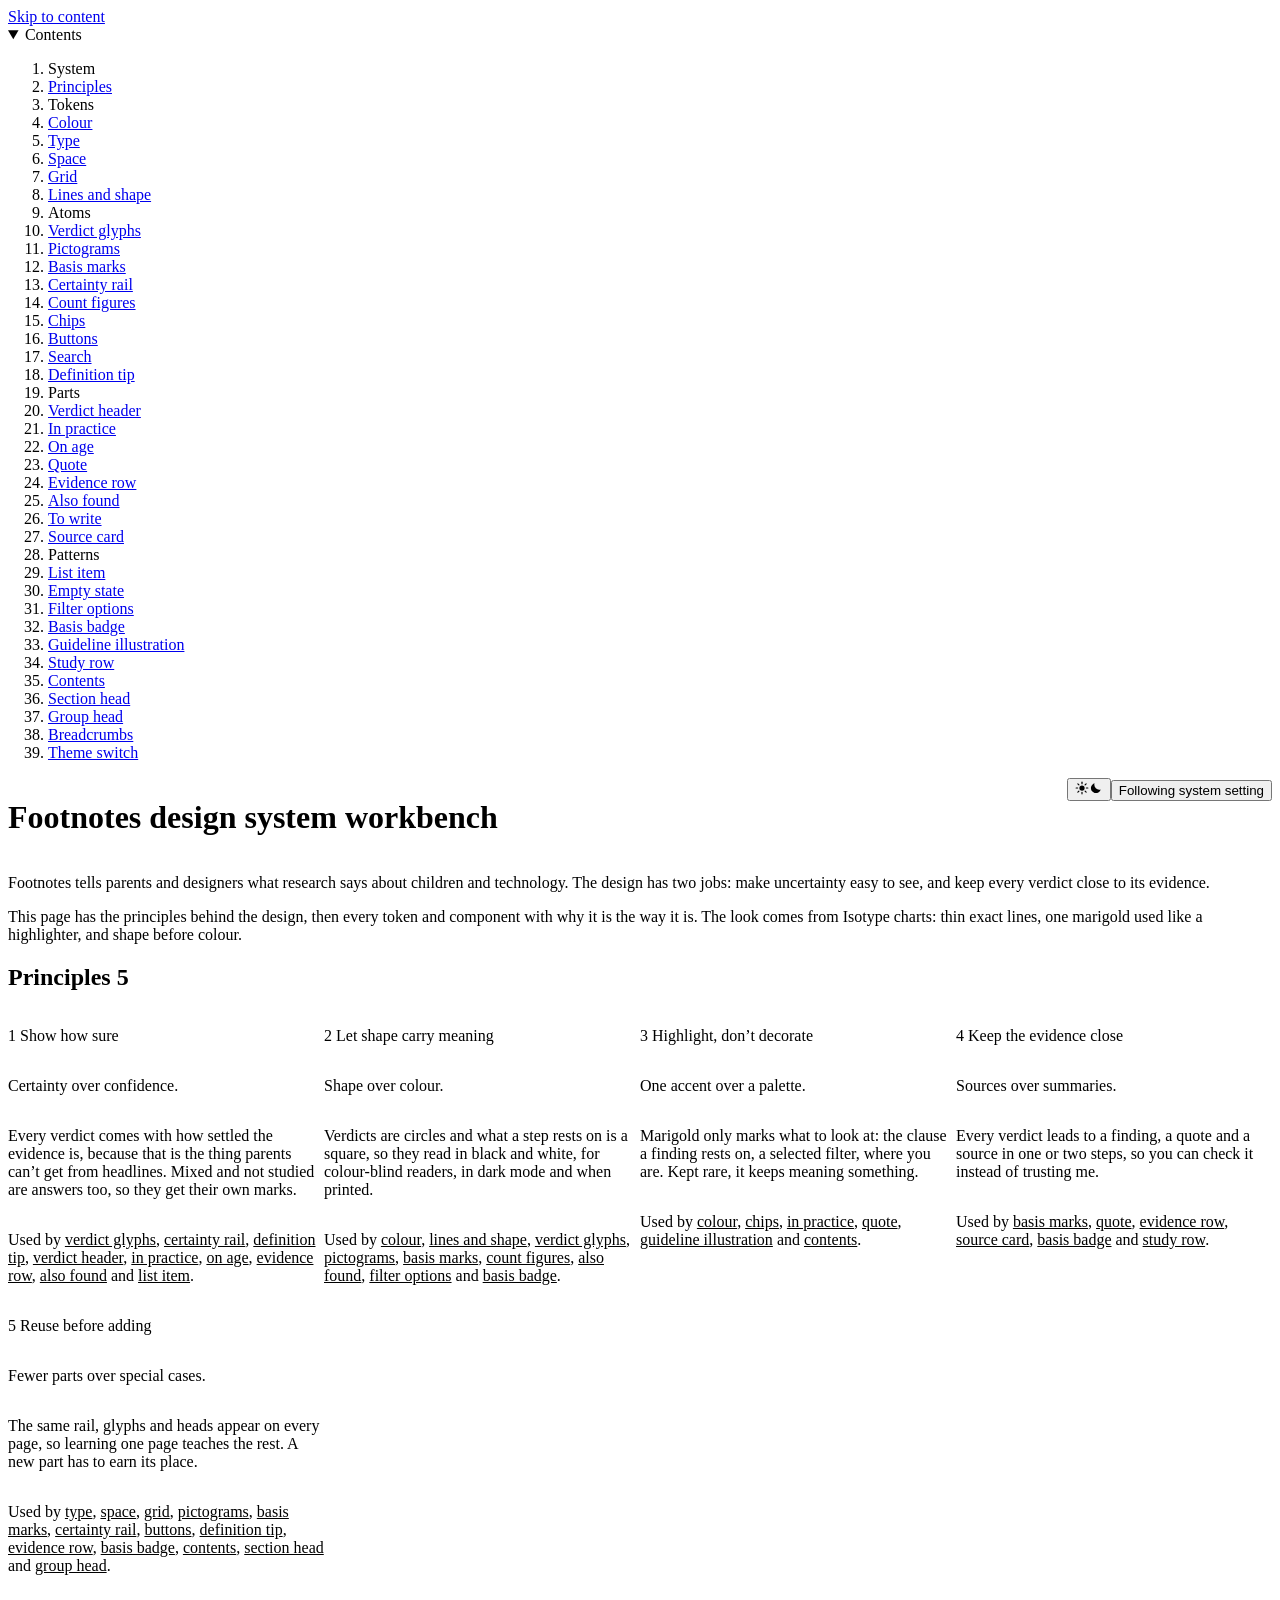
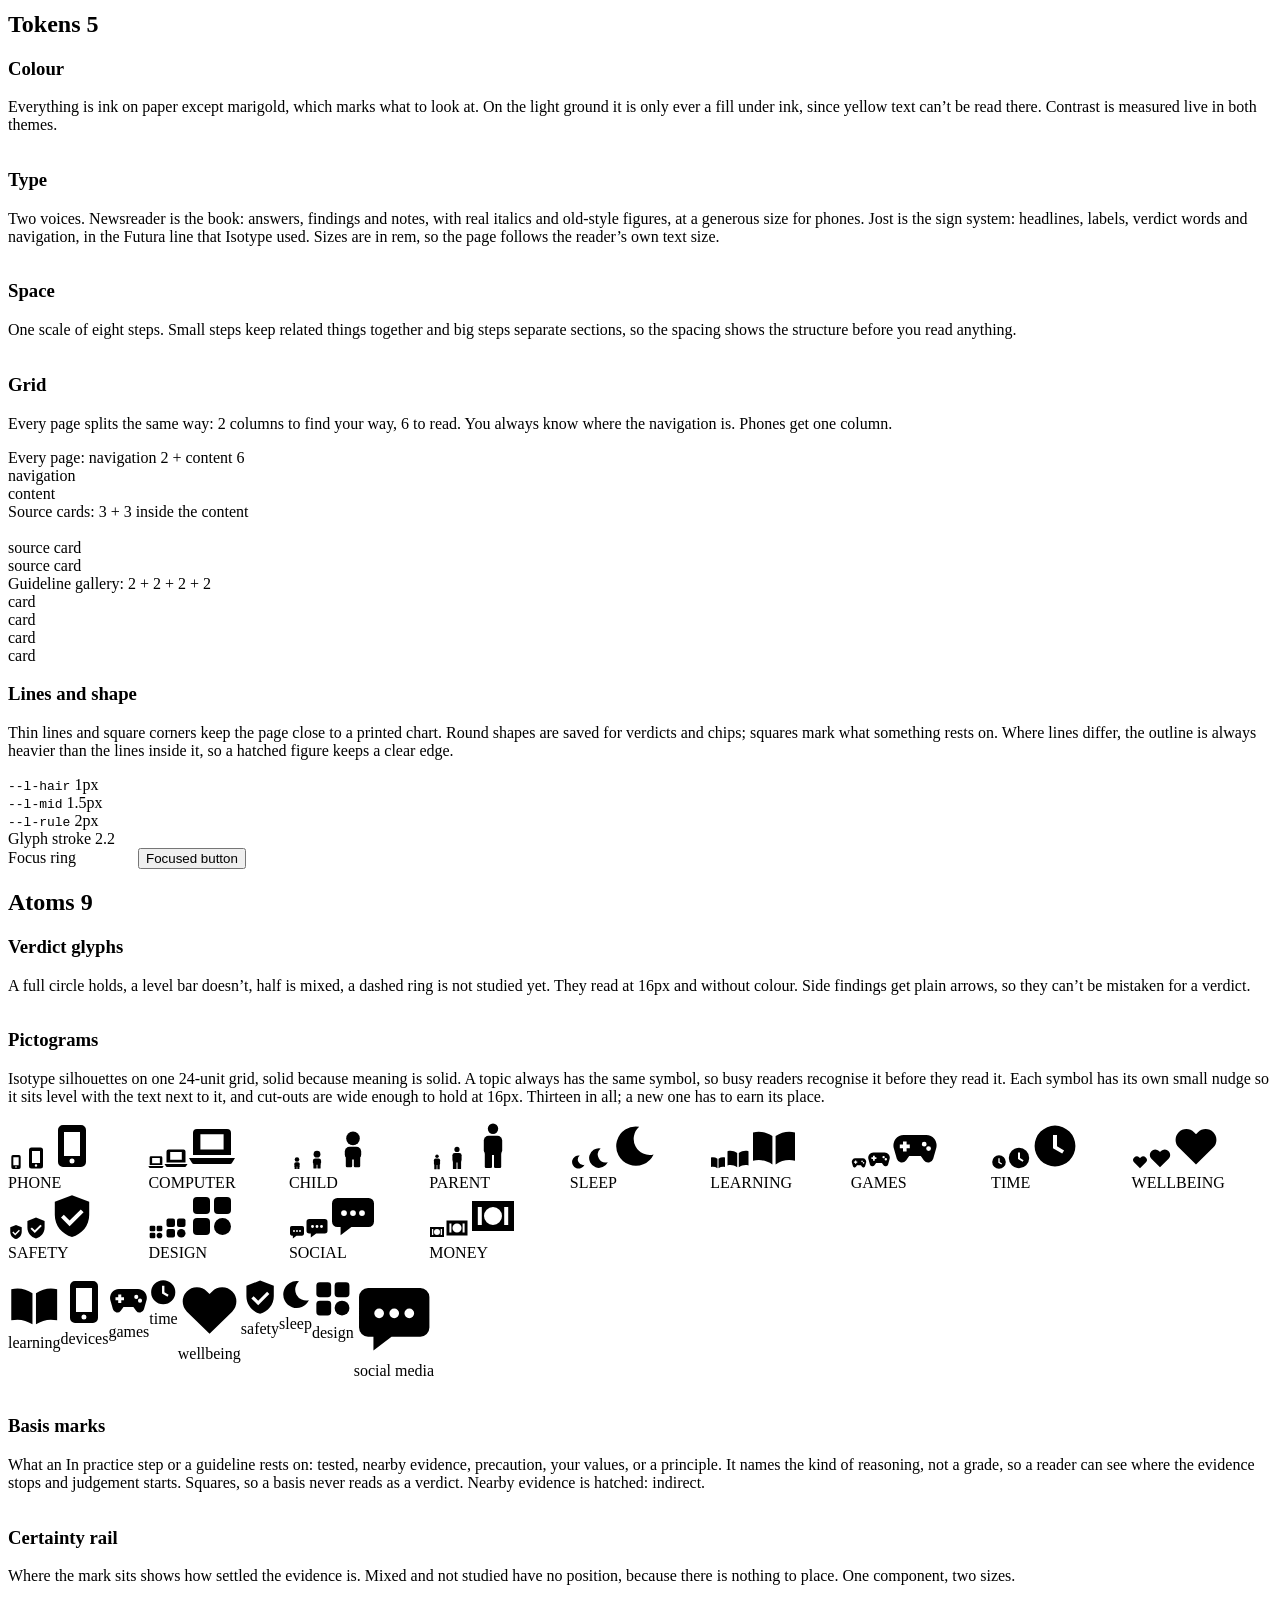
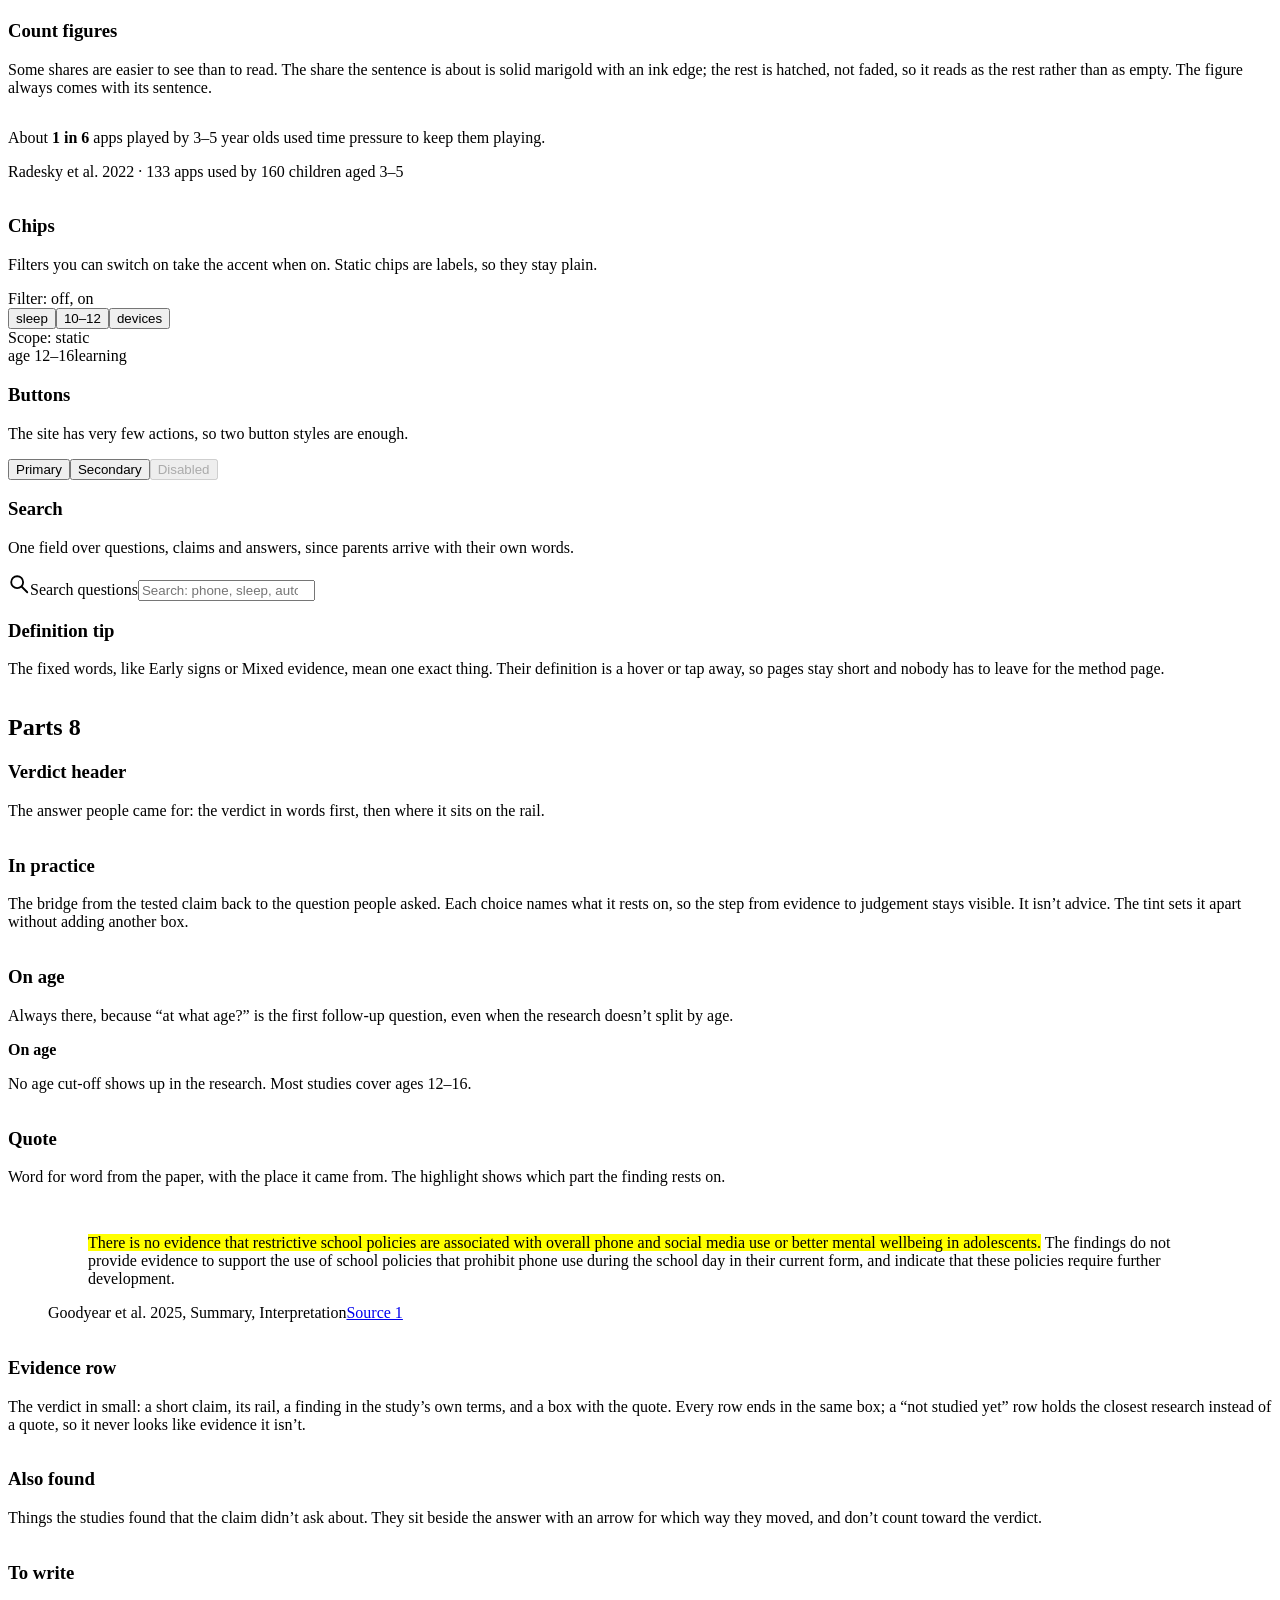
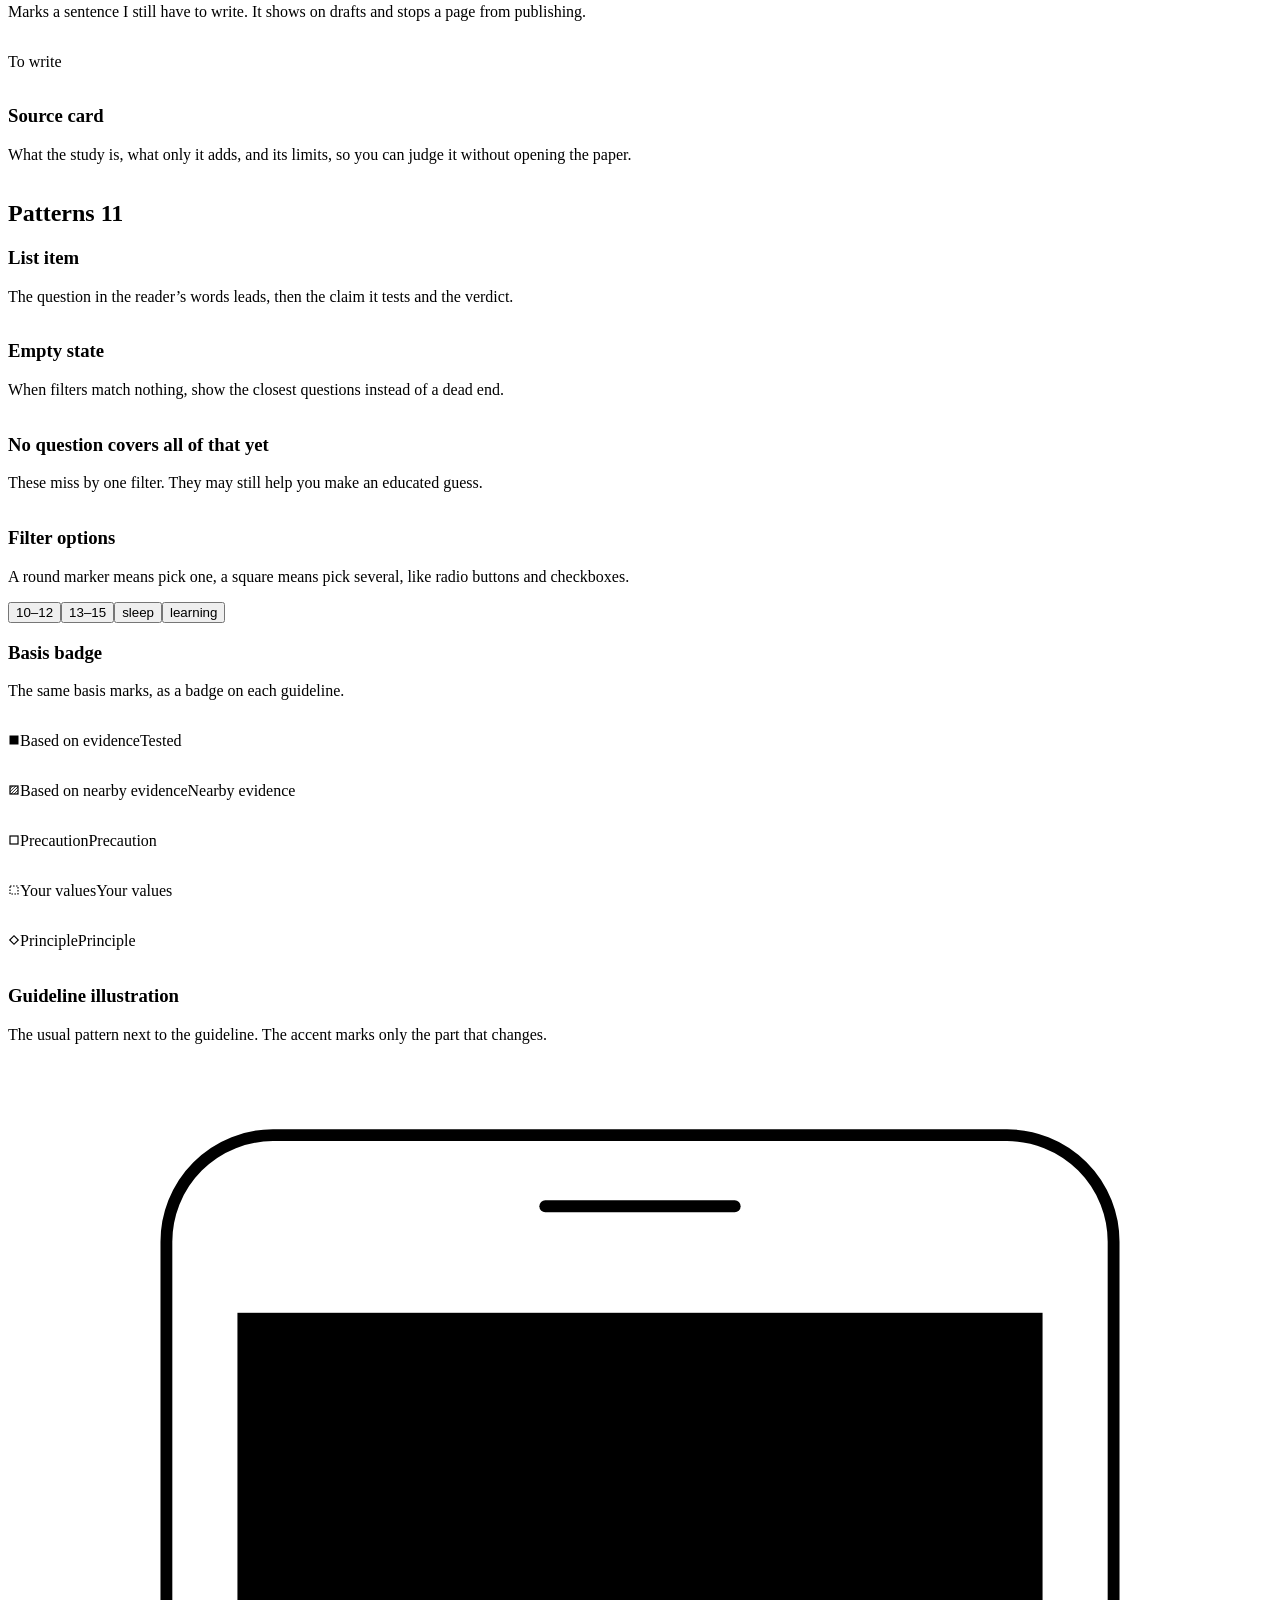
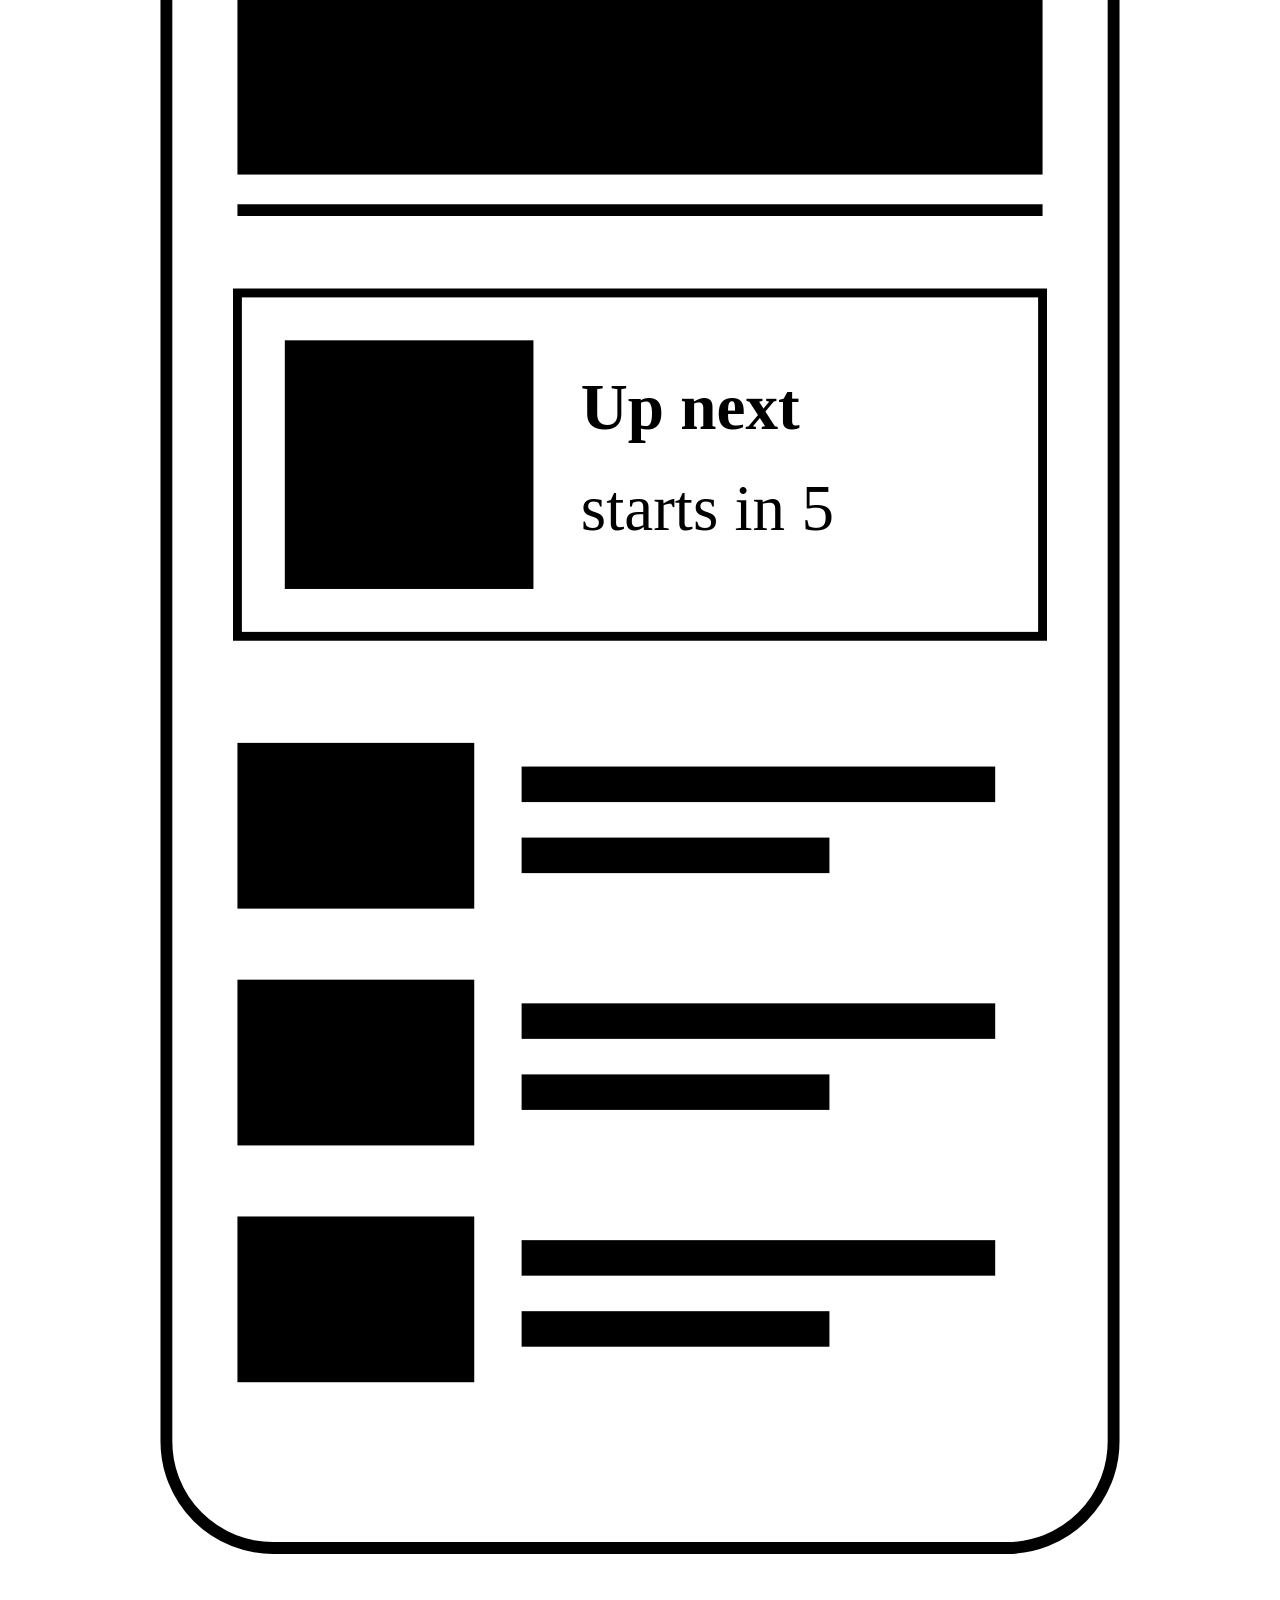
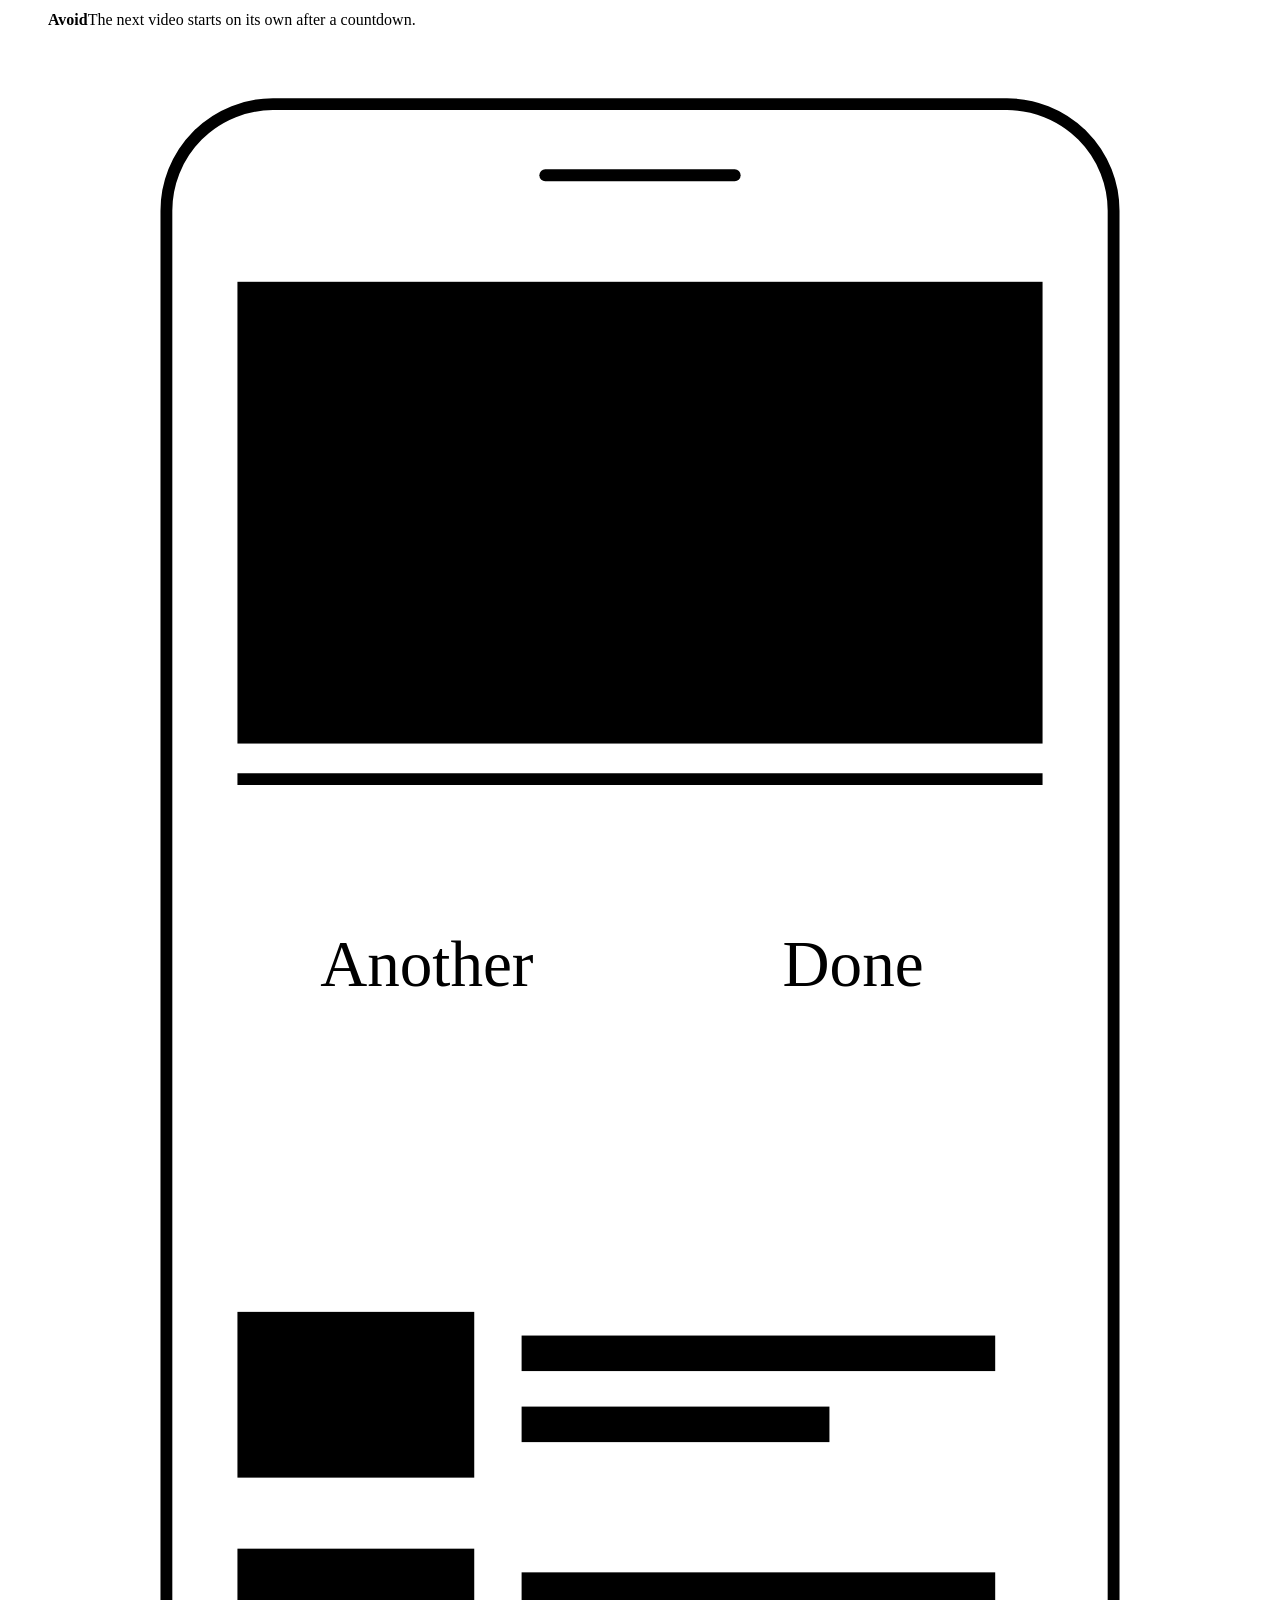
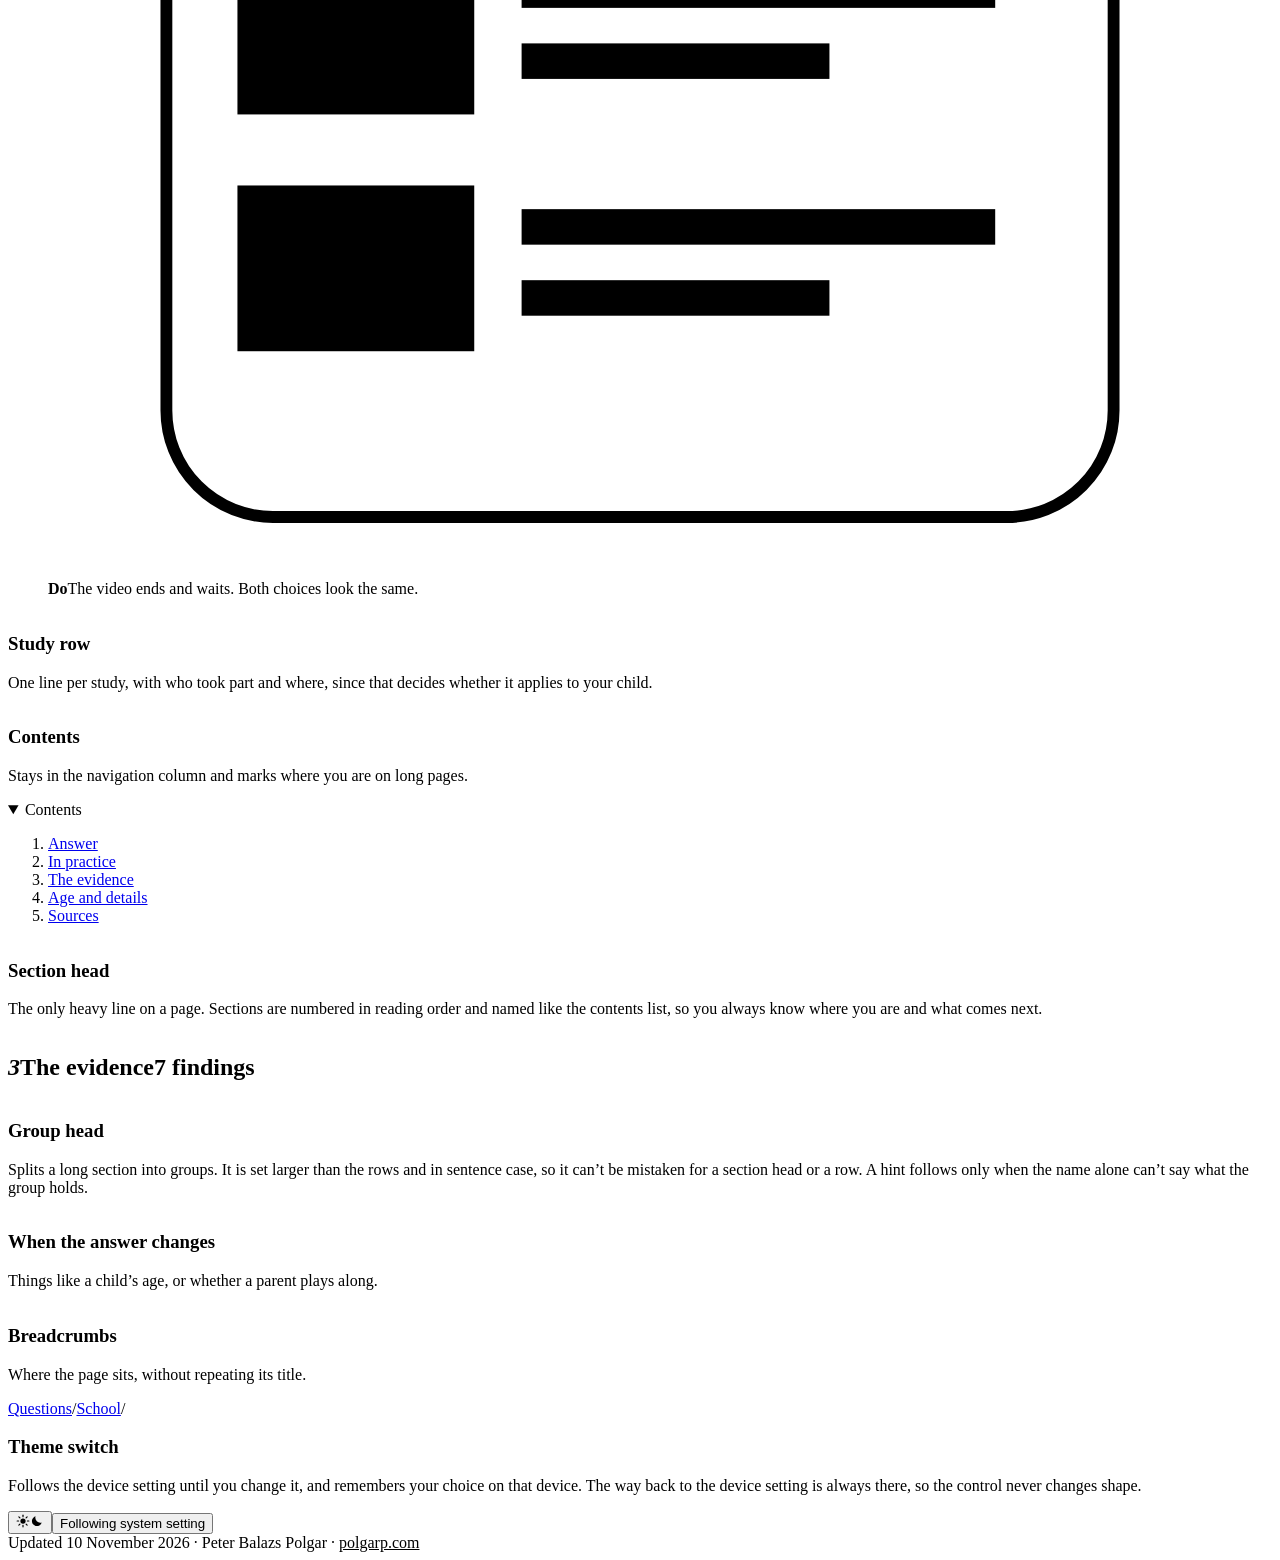
==== commit a343e677: "Publish design system page" ====
--- a/index.html
+++ b/index.html
@@ -1,9 +1,9 @@
-<!DOCTYPE html><html lang="en"> <head><meta charset="utf-8"><meta name="viewport" content="width=device-width, initial-scale=1, viewport-fit=cover"><meta name="robots" content="noindex"><meta name="description" content="Principles, tokens and components of Footnotes, each with its rationale."><script>try{const t=localStorage.getItem('theme');if(t==='dark'||t==='light')document.documentElement.setAttribute('data-theme',t)}catch(e){}</script><title>Footnotes design system workbench</title><link rel="preconnect" href="https://fonts.googleapis.com"><link rel="preconnect" href="https://fonts.gstatic.com" crossorigin><link rel="stylesheet" href="https://fonts.googleapis.com/css2?family=Jost:wght@400..700&family=Newsreader:ital,opsz,wght@0,6..72,300..700;1,6..72,300..700&display=swap"><link rel="stylesheet" href="/plainlens/_astro/about.BGAI7knh.css">
-<style>.sys{padding-block:var(--s-7) var(--s-8)}.sys-title{display:flex;justify-content:space-between;align-items:flex-start;gap:var(--s-5)}.sys-intro{font:var(--t-body);color:var(--c-ink-2);max-width:var(--measure)}.principles{list-style:none;margin:var(--s-5) 0 0;padding:0;display:grid;grid-template-columns:repeat(auto-fit,minmax(min(100%,260px),1fr));gap:var(--s-6) var(--s-5);counter-reset:pr}.principle{display:grid;gap:var(--s-2);align-content:start;padding-top:var(--s-3);border-top:var(--l-hair) solid var(--c-ink);counter-increment:pr;scroll-margin-top:var(--s-5)}.principle h3{font:var(--t-h3)}.principle h3:before{content:counter(pr) " ";font:var(--t-label);letter-spacing:var(--track-label);color:var(--c-ink-2);margin-right:var(--s-1)}.principle .over{font:600 1rem/1.4 var(--f-text)}.principle p{max-width:var(--measure)}.principle .uses{font:var(--t-meta);color:var(--c-ink-2)}.principle .uses a{color:var(--c-ink)}.sys-foot{margin-top:var(--s-8);padding-top:var(--s-3);border-top:var(--l-hair) solid var(--c-hair);font:var(--t-meta);color:var(--c-ink-2)}.sys-foot a{color:var(--c-ink)}.grp{scroll-margin-top:var(--s-5)}.sys .sys-group{margin-top:var(--s-8)}.sys .sys-group:first-of-type{margin-top:var(--s-7)}.sys .specimen{margin-top:var(--s-4);display:grid;gap:var(--s-4)}.sys .specimen>.replay{justify-self:start}.stage{--surface:var(--c-sheet);background:var(--surface);border:var(--l-hair) solid var(--c-hair);padding:var(--s-5)}.stage.ground{--surface:var(--c-ground)}.spec{display:grid;gap:var(--s-2)}.spec-label{font:var(--t-meta);color:var(--c-ink-2)}.spec-label code,.sw code{font-family:ui-monospace,SFMono-Regular,Menlo,monospace;font-size:.8125rem}.grid-2{display:grid;grid-template-columns:repeat(auto-fit,minmax(min(100%,300px),1fr));gap:var(--s-5)}.swatches{display:grid;grid-template-columns:repeat(auto-fit,minmax(min(100%,150px),1fr));gap:var(--s-4)}.sw{display:grid;grid-template-rows:72px auto;border:var(--l-hair) solid var(--c-hair);background:var(--c-sheet)}.sw i{display:block;border-bottom:var(--l-hair) solid var(--c-hair)}.sw div{padding:var(--s-3);display:grid;gap:2px;font:var(--t-meta)}.sw b{font:var(--t-label);letter-spacing:var(--track-label);text-transform:uppercase}.sw code{color:var(--c-ink-2)}.ts{display:grid;grid-template-columns:150px minmax(0,1fr);gap:var(--s-2) var(--s-5);align-items:baseline;padding-block:var(--s-3);border-bottom:var(--l-hair) solid var(--c-hair)}@media(max-width:600px){.ts{grid-template-columns:1fr}}.spacescale{display:grid;gap:var(--s-2)}.sp{display:grid;grid-template-columns:90px 1fr;gap:var(--s-3);align-items:center}.sp i{display:block;height:12px;background:var(--c-ink)}.lines{display:grid;gap:var(--s-4)}.lines div{display:grid;grid-template-columns:130px 1fr;gap:var(--s-4);align-items:center}.grid-demo{display:grid;gap:var(--s-5)}.gd{display:grid;gap:var(--s-2)}.gd-row{display:grid;grid-template-columns:repeat(var(--cols),minmax(0,1fr));column-gap:var(--s-3)}.gd-row i{font:var(--t-meta);font-style:normal;color:var(--c-ink);background:var(--c-tint);padding:var(--s-3) var(--s-2);overflow:hidden;text-overflow:ellipsis}.toc.demo{position:static}.picto-sheet{display:grid;gap:var(--s-5)}.picto-grid{display:grid;grid-template-columns:repeat(auto-fill,minmax(130px,1fr));gap:var(--s-5) var(--s-4)}.picto-grid figure{margin:0;display:grid;gap:var(--s-2)}.picto-sizes{display:flex;align-items:end;gap:var(--s-3);color:var(--c-ink)}.picto-sizes svg{fill:currentColor}.picto-grid figcaption{font:var(--t-label);letter-spacing:var(--track-label);text-transform:uppercase;color:var(--c-ink-2)}.picto-inline{font:500 .9375rem/1.4 var(--f-display);display:flex;flex-wrap:wrap;gap:var(--s-2) var(--s-4);padding-top:var(--s-4);border-top:var(--l-hair) solid var(--c-hair)}
+<!DOCTYPE html><html lang="en"> <head><meta charset="utf-8"><meta name="viewport" content="width=device-width, initial-scale=1, viewport-fit=cover"><meta name="robots" content="noindex"><meta name="description" content="Principles, tokens and components of Footnotes, each with its rationale."><script>try{const t=localStorage.getItem('theme');if(t==='dark'||t==='light')document.documentElement.setAttribute('data-theme',t)}catch(e){}</script><title>Footnotes design system workbench</title><link rel="preconnect" href="https://fonts.googleapis.com"><link rel="preconnect" href="https://fonts.gstatic.com" crossorigin><link rel="stylesheet" href="https://fonts.googleapis.com/css2?family=Jost:wght@400..700&family=Newsreader:ital,opsz,wght@0,6..72,300..700;1,6..72,300..700&display=swap"><link rel="stylesheet" href="/plainlens/_astro/about.kPc-aHDQ.css">
+<style>.sys{padding-block:var(--s-7) var(--s-8)}.sys-title{display:flex;justify-content:space-between;align-items:flex-start;gap:var(--s-5)}.sys-intro{font:var(--t-body);color:var(--c-ink-2);max-width:var(--measure)}.principles{list-style:none;margin:var(--s-5) 0 0;padding:0;display:grid;grid-template-columns:repeat(auto-fit,minmax(min(100%,260px),1fr));gap:var(--s-6) var(--s-5);counter-reset:pr}.principle{display:grid;gap:var(--s-2);align-content:start;padding-top:var(--s-3);border-top:var(--l-hair) solid var(--c-ink);counter-increment:pr;scroll-margin-top:var(--s-5)}.principle h3{font:var(--t-h3)}.principle h3:before{content:counter(pr) " ";font:var(--t-label);letter-spacing:var(--track-label);color:var(--c-ink-2);margin-right:var(--s-1)}.principle .over{font:600 1rem/1.4 var(--f-text)}.principle p{max-width:var(--measure)}.principle .uses{font:var(--t-meta);color:var(--c-ink-2)}.principle .uses a{color:var(--c-ink)}.sys-foot{margin-top:var(--s-8);padding-top:var(--s-3);border-top:var(--l-hair) solid var(--c-hair);font:var(--t-meta);color:var(--c-ink-2)}.sys-foot a{color:var(--c-ink)}.grp{scroll-margin-top:var(--s-5)}.sys .sys-group{margin-top:var(--s-8)}.sys .sys-group:first-of-type{margin-top:var(--s-7)}.sys .specimen{margin-top:var(--s-4);display:grid;gap:var(--s-4)}.stage{--surface:var(--c-sheet);background:var(--surface);border:var(--l-hair) solid var(--c-hair);padding:var(--s-5)}.stage.ground{--surface:var(--c-ground)}.spec{display:grid;gap:var(--s-2)}.spec-label{font:var(--t-meta);color:var(--c-ink-2)}.spec-label code,.sw code{font-family:ui-monospace,SFMono-Regular,Menlo,monospace;font-size:.8125rem}.grid-2{display:grid;grid-template-columns:repeat(auto-fit,minmax(min(100%,300px),1fr));gap:var(--s-5)}.swatches{display:grid;grid-template-columns:repeat(auto-fit,minmax(min(100%,150px),1fr));gap:var(--s-4)}.sw{display:grid;grid-template-rows:72px auto;border:var(--l-hair) solid var(--c-hair);background:var(--c-sheet)}.sw i{display:block;border-bottom:var(--l-hair) solid var(--c-hair)}.sw div{padding:var(--s-3);display:grid;gap:2px;font:var(--t-meta)}.sw b{font:var(--t-label);letter-spacing:var(--track-label);text-transform:uppercase}.sw code{color:var(--c-ink-2)}.ts{display:grid;grid-template-columns:150px minmax(0,1fr);gap:var(--s-2) var(--s-5);align-items:baseline;padding-block:var(--s-3);border-bottom:var(--l-hair) solid var(--c-hair)}@media(max-width:600px){.ts{grid-template-columns:1fr}}.spacescale{display:grid;gap:var(--s-2)}.sp{display:grid;grid-template-columns:90px 1fr;gap:var(--s-3);align-items:center}.sp i{display:block;height:12px;background:var(--c-ink)}.lines{display:grid;gap:var(--s-4)}.lines div{display:grid;grid-template-columns:130px 1fr;gap:var(--s-4);align-items:center}.grid-demo{display:grid;gap:var(--s-5)}.gd{display:grid;gap:var(--s-2)}.gd-row{display:grid;grid-template-columns:repeat(var(--cols),minmax(0,1fr));column-gap:var(--s-3)}.gd-row i{font:var(--t-meta);font-style:normal;color:var(--c-ink);background:var(--c-tint);padding:var(--s-3) var(--s-2);overflow:hidden;text-overflow:ellipsis}.toc.demo{position:static}.picto-sheet{display:grid;gap:var(--s-5)}.picto-grid{display:grid;grid-template-columns:repeat(auto-fill,minmax(130px,1fr));gap:var(--s-5) var(--s-4)}.picto-grid figure{margin:0;display:grid;gap:var(--s-2)}.picto-sizes{display:flex;align-items:end;gap:var(--s-3);color:var(--c-ink)}.picto-sizes svg{fill:currentColor}.picto-grid figcaption{font:var(--t-label);letter-spacing:var(--track-label);text-transform:uppercase;color:var(--c-ink-2)}.picto-inline{font:500 .9375rem/1.4 var(--f-display);display:flex;flex-wrap:wrap;gap:var(--s-2) var(--s-4);padding-top:var(--s-4);border-top:var(--l-hair) solid var(--c-hair)}
 </style></head> <body> <svg width="0" height="0" style="position:absolute" aria-hidden="true" focusable="false"><defs>
   <pattern id="hatch" width="1.8" height="1.8" patternUnits="userSpaceOnUse" patternTransform="rotate(45)"><rect width=".35" height="1.8" style="fill:var(--c-ink)"/></pattern>
   <pattern id="hatch-s" width="4.4" height="4.4" patternUnits="userSpaceOnUse" patternTransform="rotate(45)"><rect width="1.2" height="4.4" style="fill:var(--c-ink)"/></pattern>
-</defs></svg> <a class="skip" href="#main">Skip to content</a> <div class="page"> <main id="main" tabindex="-1" class="reading-page sys"> <div class="g8"> <div class="side"><nav class="toc" aria-label="On this page"><details class="toc-d" open><summary>Contents</summary><ol><li class="toc-g">System</li><li><a href="#principles">Principles</a></li><li class="toc-g">Tokens</li><li><a href="#colour">Colour</a></li><li><a href="#type">Type</a></li><li><a href="#space">Space</a></li><li><a href="#grid">Grid</a></li><li><a href="#lines">Lines and shape</a></li><li class="toc-g">Atoms</li><li><a href="#glyphs">Verdict glyphs</a></li><li><a href="#pictograms">Pictograms</a></li><li><a href="#support">Basis marks</a></li><li><a href="#rail">Certainty rail</a></li><li><a href="#count">Count figures</a></li><li><a href="#chips">Chips</a></li><li><a href="#buttons">Buttons</a></li><li><a href="#linkbtn">Link button</a></li><li><a href="#search">Search</a></li><li><a href="#tip">Definition tip</a></li><li class="toc-g">Parts</li><li><a href="#verdict">Verdict header</a></li><li><a href="#practice">In practice</a></li><li><a href="#onage">On age</a></li><li><a href="#quote">Quote</a></li><li><a href="#evidence">Evidence row</a></li><li><a href="#also">Also found</a></li><li><a href="#to-write">To write</a></li><li><a href="#source">Source card</a></li><li class="toc-g">Patterns</li><li><a href="#item">List item</a></li><li><a href="#empty">Empty state</a></li><li><a href="#filters">Filter options</a></li><li><a href="#basis">Basis badge</a></li><li><a href="#illustration">Guideline illustration</a></li><li><a href="#study">Study row</a></li><li><a href="#toc-demo">Contents</a></li><li><a href="#section-head">Section head</a></li><li><a href="#group-head">Group head</a></li><li><a href="#crumbs">Breadcrumbs</a></li><li><a href="#theme">Theme switch</a></li></ol></details></nav></div> <div class="body6"> <header class="a-head sys-head"> <div class="sys-title"><h1>Footnotes design system workbench</h1><div class="theme"><button class="tswitch" type="button" role="switch" aria-checked="false" aria-label="Dark mode"><span class="t-icon t-sun"><svg width="14" height="14" viewBox="0 0 24 24" aria-hidden="true"><circle cx="12" cy="12" r="4.5" fill="currentColor"/><g stroke="currentColor" stroke-width="2" stroke-linecap="round"><line x1="12" y1="2" x2="12" y2="4.5"/><line x1="12" y1="19.5" x2="12" y2="22"/><line x1="2" y1="12" x2="4.5" y2="12"/><line x1="19.5" y1="12" x2="22" y2="12"/><line x1="4.9" y1="4.9" x2="6.7" y2="6.7"/><line x1="17.3" y1="17.3" x2="19.1" y2="19.1"/><line x1="4.9" y1="19.1" x2="6.7" y2="17.3"/><line x1="17.3" y1="6.7" x2="19.1" y2="4.9"/></g></svg></span><span class="t-icon t-moon"><svg width="14" height="14" viewBox="0 0 24 24" aria-hidden="true"><path d="M20 14.5A8.5 8.5 0 0 1 9.5 4a8.5 8.5 0 1 0 10.5 10.5z" fill="currentColor"/></svg></span><span class="t-thumb"></span></button><button class="t-auto" type="button" aria-disabled="true">Following system setting</button></div></div> <p class="summary">Footnotes tells parents and designers what research says about children and technology. The design has two jobs: make uncertainty easy to see, and keep every verdict close to its evidence.</p> <p class="sys-intro">This page has the principles behind the design, then every token and component with why it is the way it is. The look comes from Isotype charts: thin exact lines, one marigold used like a highlighter, and shape before colour.</p> </header> <section class="sys-group" id="principles" aria-labelledby="h-principles"> <h2 class="sec-h" id="h-principles">Principles <span>5</span></h2> <ol class="principles"> <li class="principle" id="p-uncertainty"> <h3>Show how sure</h3> <p class="over">Certainty over confidence.</p> <p>Every verdict comes with how settled the evidence is, because that is the thing parents can’t get from headlines. Mixed and not studied are answers too, so they get their own marks.</p> <p class="uses">Used by <a href="#glyphs">verdict glyphs</a>, <a href="#rail">certainty rail</a>, <a href="#tip">definition tip</a>, <a href="#verdict">verdict header</a>, <a href="#practice">in practice</a>, <a href="#onage">on age</a>, <a href="#evidence">evidence row</a>, <a href="#also">also found</a> and <a href="#item">list item</a>.</p> </li><li class="principle" id="p-shape"> <h3>Let shape carry meaning</h3> <p class="over">Shape over colour.</p> <p>Verdicts are circles and what a step rests on is a square, so they read in black and white, for colour-blind readers, in dark mode and when printed.</p> <p class="uses">Used by <a href="#colour">colour</a>, <a href="#lines">lines and shape</a>, <a href="#glyphs">verdict glyphs</a>, <a href="#pictograms">pictograms</a>, <a href="#support">basis marks</a>, <a href="#count">count figures</a>, <a href="#also">also found</a>, <a href="#filters">filter options</a> and <a href="#basis">basis badge</a>.</p> </li><li class="principle" id="p-highlight"> <h3>Highlight, don’t decorate</h3> <p class="over">One accent over a palette.</p> <p>Marigold only marks what to look at: the clause a finding rests on, a selected filter, where you are. Kept rare, it keeps meaning something.</p> <p class="uses">Used by <a href="#colour">colour</a>, <a href="#chips">chips</a>, <a href="#practice">in practice</a>, <a href="#quote">quote</a>, <a href="#illustration">guideline illustration</a> and <a href="#toc-demo">contents</a>.</p> </li><li class="principle" id="p-traceable"> <h3>Keep the evidence close</h3> <p class="over">Sources over summaries.</p> <p>Every verdict leads to a finding, a quote and a source in one or two steps, so you can check it instead of trusting me.</p> <p class="uses">Used by <a href="#support">basis marks</a>, <a href="#quote">quote</a>, <a href="#evidence">evidence row</a>, <a href="#source">source card</a>, <a href="#basis">basis badge</a> and <a href="#study">study row</a>.</p> </li><li class="principle" id="p-reuse"> <h3>Reuse before adding</h3> <p class="over">Fewer parts over special cases.</p> <p>The same rail, glyphs and heads appear on every page, so learning one page teaches the rest. A new part has to earn its place.</p> <p class="uses">Used by <a href="#type">type</a>, <a href="#space">space</a>, <a href="#grid">grid</a>, <a href="#pictograms">pictograms</a>, <a href="#support">basis marks</a>, <a href="#rail">certainty rail</a>, <a href="#buttons">buttons</a>, <a href="#linkbtn">link button</a>, <a href="#tip">definition tip</a>, <a href="#evidence">evidence row</a>, <a href="#basis">basis badge</a>, <a href="#toc-demo">contents</a>, <a href="#section-head">section head</a> and <a href="#group-head">group head</a>.</p> </li> </ol> </section> <section class="sys-group" aria-labelledby="g-Tokens"> <h2 class="sec-h" id="g-Tokens">Tokens <span>5</span></h2> <div class="grp" id="colour"> <h3 class="grp-h">Colour</h3> <p class="grp-hint">Everything is ink on paper except marigold, which marks what to look at. On the light ground it is only ever a fill under ink, since yellow text can’t be read there. Contrast is measured live in both themes.</p> <div class="specimen" data-specimen="colour"> <div id="swatches" class="swatches"></div>                                  </div> </div><div class="grp" id="type"> <h3 class="grp-h">Type</h3> <p class="grp-hint">Two voices. Newsreader is the book: answers, findings and notes, with real italics and old-style figures, at a generous size for phones. Jost is the sign system: headlines, labels, verdict words and navigation, in the Futura line that Isotype used. Sizes are in rem, so the page follows the reader’s own text size.</p> <div class="specimen" data-specimen="type">  <div id="typescale"></div>                                 </div> </div><div class="grp" id="space"> <h3 class="grp-h">Space</h3> <p class="grp-hint">One scale of eight steps. Small steps keep related things together and big steps separate sections, so the spacing shows the structure before you read anything.</p> <div class="specimen" data-specimen="space">   <div id="spacescale" class="spacescale"></div>                                </div> </div><div class="grp" id="grid"> <h3 class="grp-h">Grid</h3> <p class="grp-hint">Every page splits the same way: 2 columns to find your way, 6 to read. You always know where the navigation is. Phones get one column.</p> <div class="specimen" data-specimen="grid">    <div class="grid-demo"> <div class="gd"><span class="spec-label">Every page: navigation 2 + content 6</span><div class="gd-row"><i style="grid-column:span 2">navigation</i><i style="grid-column:span 6">content</i></div></div> <div class="gd"><span class="spec-label">Source cards: 3 + 3 inside the content</span><div class="gd-row"><i style="grid-column:span 2;visibility:hidden">·</i><i style="grid-column:span 3">source card</i><i style="grid-column:span 3">source card</i></div></div> <div class="gd"><span class="spec-label">Guideline gallery: 2 + 2 + 2 + 2</span><div class="gd-row"><i style="grid-column:span 2">card</i><i style="grid-column:span 2">card</i><i style="grid-column:span 2">card</i><i style="grid-column:span 2">card</i></div></div> </div>                               </div> </div><div class="grp" id="lines"> <h3 class="grp-h">Lines and shape</h3> <p class="grp-hint">Thin lines and square corners keep the page close to a printed chart. Round shapes are saved for verdicts and chips; squares mark what something rests on. Where lines differ, the outline is always heavier than the lines inside it, so a hatched figure keeps a clear edge.</p> <div class="specimen" data-specimen="lines">     <div class="lines"> <div><span class="spec-label"><code>--l-hair</code> 1px</span><i style="border-top:var(--l-hair) solid var(--c-ink)"></i></div> <div><span class="spec-label"><code>--l-mid</code> 1.5px</span><i style="border-top:var(--l-mid) solid var(--c-ink)"></i></div> <div><span class="spec-label"><code>--l-rule</code> 2px</span><i style="border-top:var(--l-rule) solid var(--c-ink)"></i></div> <div><span class="spec-label">Glyph stroke 2.2</span><span style="display:flex;gap:12px" id="stroke-demo"></span></div> <div><span class="spec-label">Focus ring</span><button class="btn alt" type="button" style="outline:2px solid var(--c-focus);outline-offset:3px;justify-self:start">Focused button</button></div> </div>                              </div> </div> </section><section class="sys-group" aria-labelledby="g-Atoms"> <h2 class="sec-h" id="g-Atoms">Atoms <span>10</span></h2> <div class="grp" id="glyphs"> <h3 class="grp-h">Verdict glyphs</h3> <p class="grp-hint">A full circle holds, a level bar doesn’t, half is mixed, a dashed ring is not studied yet. They read at 16px and without colour. Side findings get plain arrows, so they can’t be mistaken for a verdict.</p> <div class="specimen" data-specimen="glyphs">      <div class="glyphs" id="glyphs-out"></div>                             </div> </div><div class="grp" id="pictograms"> <h3 class="grp-h">Pictograms</h3> <p class="grp-hint">Isotype silhouettes on one 24-unit grid, solid because meaning is solid. A topic always has the same symbol, so busy readers recognise it before they read it. Each symbol has its own small nudge so it sits level with the text next to it, and cut-outs are wide enough to hold at 16px. Thirteen in all; a new one has to earn its place.</p> <div class="specimen" data-specimen="pictograms">       <div class="stage ground picto-sheet"> <div class="picto-grid"><figure><div class="picto-sizes"><span><svg width="16" height="16" viewBox="0 0 24 24" aria-hidden="true"><path fill-rule="evenodd" d="M7.5 1.5h9a2.5 2.5 0 0 1 2.5 2.5v16a2.5 2.5 0 0 1-2.5 2.5h-9A2.5 2.5 0 0 1 5 20V4a2.5 2.5 0 0 1 2.5-2.5Zm.5 3.5v12h8V5Zm4 13.25a1.25 1.25 0 1 0 0 2.5 1.25 1.25 0 0 0 0-2.5Z"/></svg></span><span><svg width="24" height="24" viewBox="0 0 24 24" aria-hidden="true"><path fill-rule="evenodd" d="M7.5 1.5h9a2.5 2.5 0 0 1 2.5 2.5v16a2.5 2.5 0 0 1-2.5 2.5h-9A2.5 2.5 0 0 1 5 20V4a2.5 2.5 0 0 1 2.5-2.5Zm.5 3.5v12h8V5Zm4 13.25a1.25 1.25 0 1 0 0 2.5 1.25 1.25 0 0 0 0-2.5Z"/></svg></span><span><svg width="48" height="48" viewBox="0 0 24 24" aria-hidden="true"><path fill-rule="evenodd" d="M7.5 1.5h9a2.5 2.5 0 0 1 2.5 2.5v16a2.5 2.5 0 0 1-2.5 2.5h-9A2.5 2.5 0 0 1 5 20V4a2.5 2.5 0 0 1 2.5-2.5Zm.5 3.5v12h8V5Zm4 13.25a1.25 1.25 0 1 0 0 2.5 1.25 1.25 0 0 0 0-2.5Z"/></svg></span></div><figcaption>phone</figcaption></figure><figure><div class="picto-sizes"><span><svg width="16" height="16" viewBox="0 0 24 24" aria-hidden="true"><path fill-rule="evenodd" d="M4.5 3.5h15A2 2 0 0 1 21.5 5.5v11h-19v-11a2 2 0 0 1 2-2Zm1.7 2.6v7.7h11.6V6.1Z"/><path d="M.5 18h23l-1.6 2.6a1 1 0 0 1-.85.4H2.95a1 1 0 0 1-.85-.4Z"/></svg></span><span><svg width="24" height="24" viewBox="0 0 24 24" aria-hidden="true"><path fill-rule="evenodd" d="M4.5 3.5h15A2 2 0 0 1 21.5 5.5v11h-19v-11a2 2 0 0 1 2-2Zm1.7 2.6v7.7h11.6V6.1Z"/><path d="M.5 18h23l-1.6 2.6a1 1 0 0 1-.85.4H2.95a1 1 0 0 1-.85-.4Z"/></svg></span><span><svg width="48" height="48" viewBox="0 0 24 24" aria-hidden="true"><path fill-rule="evenodd" d="M4.5 3.5h15A2 2 0 0 1 21.5 5.5v11h-19v-11a2 2 0 0 1 2-2Zm1.7 2.6v7.7h11.6V6.1Z"/><path d="M.5 18h23l-1.6 2.6a1 1 0 0 1-.85.4H2.95a1 1 0 0 1-.85-.4Z"/></svg></span></div><figcaption>computer</figcaption></figure><figure><div class="picto-sizes"><span><svg width="16" height="16" viewBox="0 0 24 24" aria-hidden="true"><circle cx="12" cy="8.2" r="3.4"/><rect x="7.9" y="12.4" width="8.2" height="6.4" rx="2.4"/><rect x="8.4" y="17.6" width="3.2" height="5" rx=".6"/><rect x="12.4" y="17.6" width="3.2" height="5" rx=".6"/></svg></span><span><svg width="24" height="24" viewBox="0 0 24 24" aria-hidden="true"><circle cx="12" cy="8.2" r="3.4"/><rect x="7.9" y="12.4" width="8.2" height="6.4" rx="2.4"/><rect x="8.4" y="17.6" width="3.2" height="5" rx=".6"/><rect x="12.4" y="17.6" width="3.2" height="5" rx=".6"/></svg></span><span><svg width="48" height="48" viewBox="0 0 24 24" aria-hidden="true"><circle cx="12" cy="8.2" r="3.4"/><rect x="7.9" y="12.4" width="8.2" height="6.4" rx="2.4"/><rect x="8.4" y="17.6" width="3.2" height="5" rx=".6"/><rect x="12.4" y="17.6" width="3.2" height="5" rx=".6"/></svg></span></div><figcaption>child</figcaption></figure><figure><div class="picto-sizes"><span><svg width="16" height="16" viewBox="0 0 24 24" aria-hidden="true"><circle cx="12" cy="3.4" r="2.6"/><rect x="7.4" y="6.9" width="9.2" height="9.6" rx="2.4"/><rect x="7.9" y="15" width="3.6" height="8" rx=".6"/><rect x="12.5" y="15" width="3.6" height="8" rx=".6"/></svg></span><span><svg width="24" height="24" viewBox="0 0 24 24" aria-hidden="true"><circle cx="12" cy="3.4" r="2.6"/><rect x="7.4" y="6.9" width="9.2" height="9.6" rx="2.4"/><rect x="7.9" y="15" width="3.6" height="8" rx=".6"/><rect x="12.5" y="15" width="3.6" height="8" rx=".6"/></svg></span><span><svg width="48" height="48" viewBox="0 0 24 24" aria-hidden="true"><circle cx="12" cy="3.4" r="2.6"/><rect x="7.4" y="6.9" width="9.2" height="9.6" rx="2.4"/><rect x="7.9" y="15" width="3.6" height="8" rx=".6"/><rect x="12.5" y="15" width="3.6" height="8" rx=".6"/></svg></span></div><figcaption>parent</figcaption></figure><figure><div class="picto-sizes"><span><svg width="16" height="16" viewBox="0 0 24 24" aria-hidden="true"><path d="M14.6 2.4a9.8 9.8 0 1 0 7.2 13.8A8 8 0 0 1 14.6 2.4Z"/></svg></span><span><svg width="24" height="24" viewBox="0 0 24 24" aria-hidden="true"><path d="M14.6 2.4a9.8 9.8 0 1 0 7.2 13.8A8 8 0 0 1 14.6 2.4Z"/></svg></span><span><svg width="48" height="48" viewBox="0 0 24 24" aria-hidden="true"><path d="M14.6 2.4a9.8 9.8 0 1 0 7.2 13.8A8 8 0 0 1 14.6 2.4Z"/></svg></span></div><figcaption>sleep</figcaption></figure><figure><div class="picto-sizes"><span><svg width="16" height="16" viewBox="0 0 24 24" aria-hidden="true"><path d="M1.5 5.2c3.4-.8 6.7-.2 9.7 1.8v14.2c-3-2-6.3-2.6-9.7-1.8Z"/><path d="M22.5 5.2c-3.4-.8-6.7-.2-9.7 1.8v14.2c3-2 6.3-2.6 9.7-1.8Z"/></svg></span><span><svg width="24" height="24" viewBox="0 0 24 24" aria-hidden="true"><path d="M1.5 5.2c3.4-.8 6.7-.2 9.7 1.8v14.2c-3-2-6.3-2.6-9.7-1.8Z"/><path d="M22.5 5.2c-3.4-.8-6.7-.2-9.7 1.8v14.2c3-2 6.3-2.6 9.7-1.8Z"/></svg></span><span><svg width="48" height="48" viewBox="0 0 24 24" aria-hidden="true"><path d="M1.5 5.2c3.4-.8 6.7-.2 9.7 1.8v14.2c-3-2-6.3-2.6-9.7-1.8Z"/><path d="M22.5 5.2c-3.4-.8-6.7-.2-9.7 1.8v14.2c3-2 6.3-2.6 9.7-1.8Z"/></svg></span></div><figcaption>learning</figcaption></figure><figure><div class="picto-sizes"><span><svg width="16" height="16" viewBox="0 0 24 24" aria-hidden="true"><path fill-rule="evenodd" d="M6.4 6.5h11.2a5.2 5.2 0 0 1 5 6.6l-1.5 5.3a2.6 2.6 0 0 1-4.6.8L14.9 17H9.1l-1.6 2.2a2.6 2.6 0 0 1-4.6-.8l-1.5-5.3a5.2 5.2 0 0 1 5-6.6Zm-.4 3.2v1.6H4.4v1.8H6v1.6h1.8v-1.6h1.6v-1.8H7.8V9.7Zm10.6.2a1.2 1.2 0 1 0 0 2.4 1.2 1.2 0 0 0 0-2.4Zm2.2 2.2a1.2 1.2 0 1 0 0 2.4 1.2 1.2 0 0 0 0-2.4Z"/></svg></span><span><svg width="24" height="24" viewBox="0 0 24 24" aria-hidden="true"><path fill-rule="evenodd" d="M6.4 6.5h11.2a5.2 5.2 0 0 1 5 6.6l-1.5 5.3a2.6 2.6 0 0 1-4.6.8L14.9 17H9.1l-1.6 2.2a2.6 2.6 0 0 1-4.6-.8l-1.5-5.3a5.2 5.2 0 0 1 5-6.6Zm-.4 3.2v1.6H4.4v1.8H6v1.6h1.8v-1.6h1.6v-1.8H7.8V9.7Zm10.6.2a1.2 1.2 0 1 0 0 2.4 1.2 1.2 0 0 0 0-2.4Zm2.2 2.2a1.2 1.2 0 1 0 0 2.4 1.2 1.2 0 0 0 0-2.4Z"/></svg></span><span><svg width="48" height="48" viewBox="0 0 24 24" aria-hidden="true"><path fill-rule="evenodd" d="M6.4 6.5h11.2a5.2 5.2 0 0 1 5 6.6l-1.5 5.3a2.6 2.6 0 0 1-4.6.8L14.9 17H9.1l-1.6 2.2a2.6 2.6 0 0 1-4.6-.8l-1.5-5.3a5.2 5.2 0 0 1 5-6.6Zm-.4 3.2v1.6H4.4v1.8H6v1.6h1.8v-1.6h1.6v-1.8H7.8V9.7Zm10.6.2a1.2 1.2 0 1 0 0 2.4 1.2 1.2 0 0 0 0-2.4Zm2.2 2.2a1.2 1.2 0 1 0 0 2.4 1.2 1.2 0 0 0 0-2.4Z"/></svg></span></div><figcaption>games</figcaption></figure><figure><div class="picto-sizes"><span><svg width="16" height="16" viewBox="0 0 24 24" aria-hidden="true"><path fill-rule="evenodd" d="M12 1.8a10.2 10.2 0 1 1 0 20.4 10.2 10.2 0 0 1 0-20.4Zm-1 4.7v6.6l4.6 2.7.95-1.6L13 12.1V6.5Z"/></svg></span><span><svg width="24" height="24" viewBox="0 0 24 24" aria-hidden="true"><path fill-rule="evenodd" d="M12 1.8a10.2 10.2 0 1 1 0 20.4 10.2 10.2 0 0 1 0-20.4Zm-1 4.7v6.6l4.6 2.7.95-1.6L13 12.1V6.5Z"/></svg></span><span><svg width="48" height="48" viewBox="0 0 24 24" aria-hidden="true"><path fill-rule="evenodd" d="M12 1.8a10.2 10.2 0 1 1 0 20.4 10.2 10.2 0 0 1 0-20.4Zm-1 4.7v6.6l4.6 2.7.95-1.6L13 12.1V6.5Z"/></svg></span></div><figcaption>time</figcaption></figure><figure><div class="picto-sizes"><span><svg width="16" height="16" viewBox="0 0 24 24" aria-hidden="true"><path d="M12 21.2 3.4 12.8a5.4 5.4 0 0 1 7.6-7.7l1 1 1-1a5.4 5.4 0 0 1 7.6 7.7Z"/></svg></span><span><svg width="24" height="24" viewBox="0 0 24 24" aria-hidden="true"><path d="M12 21.2 3.4 12.8a5.4 5.4 0 0 1 7.6-7.7l1 1 1-1a5.4 5.4 0 0 1 7.6 7.7Z"/></svg></span><span><svg width="48" height="48" viewBox="0 0 24 24" aria-hidden="true"><path d="M12 21.2 3.4 12.8a5.4 5.4 0 0 1 7.6-7.7l1 1 1-1a5.4 5.4 0 0 1 7.6 7.7Z"/></svg></span></div><figcaption>wellbeing</figcaption></figure><figure><div class="picto-sizes"><span><svg width="16" height="16" viewBox="0 0 24 24" aria-hidden="true"><path fill-rule="evenodd" d="M12 1.6 20.6 4.9v6.6c0 5.3-3.6 9.6-8.6 11-5-1.4-8.6-5.7-8.6-11V4.9Zm4.4 7.1-5.6 5.6-2.9-2.9-1.4 1.4 4.3 4.3 7-7Z"/></svg></span><span><svg width="24" height="24" viewBox="0 0 24 24" aria-hidden="true"><path fill-rule="evenodd" d="M12 1.6 20.6 4.9v6.6c0 5.3-3.6 9.6-8.6 11-5-1.4-8.6-5.7-8.6-11V4.9Zm4.4 7.1-5.6 5.6-2.9-2.9-1.4 1.4 4.3 4.3 7-7Z"/></svg></span><span><svg width="48" height="48" viewBox="0 0 24 24" aria-hidden="true"><path fill-rule="evenodd" d="M12 1.6 20.6 4.9v6.6c0 5.3-3.6 9.6-8.6 11-5-1.4-8.6-5.7-8.6-11V4.9Zm4.4 7.1-5.6 5.6-2.9-2.9-1.4 1.4 4.3 4.3 7-7Z"/></svg></span></div><figcaption>safety</figcaption></figure><figure><div class="picto-sizes"><span><svg width="16" height="16" viewBox="0 0 24 24" aria-hidden="true"><rect x="2.5" y="2.5" width="8.5" height="8.5" rx="2"/><rect x="13" y="2.5" width="8.5" height="8.5" rx="2"/><rect x="2.5" y="13" width="8.5" height="8.5" rx="2"/><rect x="13" y="13" width="8.5" height="8.5" rx="4.25"/></svg></span><span><svg width="24" height="24" viewBox="0 0 24 24" aria-hidden="true"><rect x="2.5" y="2.5" width="8.5" height="8.5" rx="2"/><rect x="13" y="2.5" width="8.5" height="8.5" rx="2"/><rect x="2.5" y="13" width="8.5" height="8.5" rx="2"/><rect x="13" y="13" width="8.5" height="8.5" rx="4.25"/></svg></span><span><svg width="48" height="48" viewBox="0 0 24 24" aria-hidden="true"><rect x="2.5" y="2.5" width="8.5" height="8.5" rx="2"/><rect x="13" y="2.5" width="8.5" height="8.5" rx="2"/><rect x="2.5" y="13" width="8.5" height="8.5" rx="2"/><rect x="13" y="13" width="8.5" height="8.5" rx="4.25"/></svg></span></div><figcaption>design</figcaption></figure><figure><div class="picto-sizes"><span><svg width="16" height="16" viewBox="0 0 24 24" aria-hidden="true"><path fill-rule="evenodd" d="M4.2 3h15.6A2.7 2.7 0 0 1 22.5 5.7v9.1a2.7 2.7 0 0 1-2.7 2.7h-8.6l-5.4 4.1v-4.1H4.2a2.7 2.7 0 0 1-2.7-2.7V5.7A2.7 2.7 0 0 1 4.2 3Zm3.3 6.1a1.45 1.45 0 1 0 0 2.9 1.45 1.45 0 0 0 0-2.9Zm4.5 0a1.45 1.45 0 1 0 0 2.9 1.45 1.45 0 0 0 0-2.9Zm4.5 0a1.45 1.45 0 1 0 0 2.9 1.45 1.45 0 0 0 0-2.9Z"/></svg></span><span><svg width="24" height="24" viewBox="0 0 24 24" aria-hidden="true"><path fill-rule="evenodd" d="M4.2 3h15.6A2.7 2.7 0 0 1 22.5 5.7v9.1a2.7 2.7 0 0 1-2.7 2.7h-8.6l-5.4 4.1v-4.1H4.2a2.7 2.7 0 0 1-2.7-2.7V5.7A2.7 2.7 0 0 1 4.2 3Zm3.3 6.1a1.45 1.45 0 1 0 0 2.9 1.45 1.45 0 0 0 0-2.9Zm4.5 0a1.45 1.45 0 1 0 0 2.9 1.45 1.45 0 0 0 0-2.9Zm4.5 0a1.45 1.45 0 1 0 0 2.9 1.45 1.45 0 0 0 0-2.9Z"/></svg></span><span><svg width="48" height="48" viewBox="0 0 24 24" aria-hidden="true"><path fill-rule="evenodd" d="M4.2 3h15.6A2.7 2.7 0 0 1 22.5 5.7v9.1a2.7 2.7 0 0 1-2.7 2.7h-8.6l-5.4 4.1v-4.1H4.2a2.7 2.7 0 0 1-2.7-2.7V5.7A2.7 2.7 0 0 1 4.2 3Zm3.3 6.1a1.45 1.45 0 1 0 0 2.9 1.45 1.45 0 0 0 0-2.9Zm4.5 0a1.45 1.45 0 1 0 0 2.9 1.45 1.45 0 0 0 0-2.9Zm4.5 0a1.45 1.45 0 1 0 0 2.9 1.45 1.45 0 0 0 0-2.9Z"/></svg></span></div><figcaption>social</figcaption></figure><figure><div class="picto-sizes"><span><svg width="16" height="16" viewBox="0 0 24 24" aria-hidden="true"><path fill-rule="evenodd" d="M1.5 4.5h21v15h-21Zm10.5 3a4.5 4.5 0 1 0 0 9 4.5 4.5 0 0 0 0-9ZM4.4 7.5v9h2v-9Zm13.2 0v9h2v-9Z"/></svg></span><span><svg width="24" height="24" viewBox="0 0 24 24" aria-hidden="true"><path fill-rule="evenodd" d="M1.5 4.5h21v15h-21Zm10.5 3a4.5 4.5 0 1 0 0 9 4.5 4.5 0 0 0 0-9ZM4.4 7.5v9h2v-9Zm13.2 0v9h2v-9Z"/></svg></span><span><svg width="48" height="48" viewBox="0 0 24 24" aria-hidden="true"><path fill-rule="evenodd" d="M1.5 4.5h21v15h-21Zm10.5 3a4.5 4.5 0 1 0 0 9 4.5 4.5 0 0 0 0-9ZM4.4 7.5v9h2v-9Zm13.2 0v9h2v-9Z"/></svg></span></div><figcaption>money</figcaption></figure></div> <p class="picto-inline"><span class="ttag"><svg class="pi" viewBox="0 0 24 24" aria-hidden="true" style="--dy:0.05em"><path d="M1.5 5.2c3.4-.8 6.7-.2 9.7 1.8v14.2c-3-2-6.3-2.6-9.7-1.8Z"/><path d="M22.5 5.2c-3.4-.8-6.7-.2-9.7 1.8v14.2c3-2 6.3-2.6 9.7-1.8Z"/></svg>learning</span> <span class="ttag"><svg class="pi" viewBox="0 0 24 24" aria-hidden="true" style="--dy:0em"><path fill-rule="evenodd" d="M7.5 1.5h9a2.5 2.5 0 0 1 2.5 2.5v16a2.5 2.5 0 0 1-2.5 2.5h-9A2.5 2.5 0 0 1 5 20V4a2.5 2.5 0 0 1 2.5-2.5Zm.5 3.5v12h8V5Zm4 13.25a1.25 1.25 0 1 0 0 2.5 1.25 1.25 0 0 0 0-2.5Z"/></svg>devices</span> <span class="ttag"><svg class="pi" viewBox="0 0 24 24" aria-hidden="true" style="--dy:0.02em"><path fill-rule="evenodd" d="M6.4 6.5h11.2a5.2 5.2 0 0 1 5 6.6l-1.5 5.3a2.6 2.6 0 0 1-4.6.8L14.9 17H9.1l-1.6 2.2a2.6 2.6 0 0 1-4.6-.8l-1.5-5.3a5.2 5.2 0 0 1 5-6.6Zm-.4 3.2v1.6H4.4v1.8H6v1.6h1.8v-1.6h1.6v-1.8H7.8V9.7Zm10.6.2a1.2 1.2 0 1 0 0 2.4 1.2 1.2 0 0 0 0-2.4Zm2.2 2.2a1.2 1.2 0 1 0 0 2.4 1.2 1.2 0 0 0 0-2.4Z"/></svg>games</span> <span class="ttag"><svg class="pi" viewBox="0 0 24 24" aria-hidden="true" style="--dy:0.02em"><path fill-rule="evenodd" d="M12 1.8a10.2 10.2 0 1 1 0 20.4 10.2 10.2 0 0 1 0-20.4Zm-1 4.7v6.6l4.6 2.7.95-1.6L13 12.1V6.5Z"/></svg>time</span> <span class="ttag"><svg class="pi" viewBox="0 0 24 24" aria-hidden="true" style="--dy:0.04em"><path d="M12 21.2 3.4 12.8a5.4 5.4 0 0 1 7.6-7.7l1 1 1-1a5.4 5.4 0 0 1 7.6 7.7Z"/></svg>wellbeing</span> <span class="ttag"><svg class="pi" viewBox="0 0 24 24" aria-hidden="true" style="--dy:0em"><path fill-rule="evenodd" d="M12 1.6 20.6 4.9v6.6c0 5.3-3.6 9.6-8.6 11-5-1.4-8.6-5.7-8.6-11V4.9Zm4.4 7.1-5.6 5.6-2.9-2.9-1.4 1.4 4.3 4.3 7-7Z"/></svg>safety</span> <span class="ttag"><svg class="pi" viewBox="0 0 24 24" aria-hidden="true" style="--dy:0.08em"><path d="M14.6 2.4a9.8 9.8 0 1 0 7.2 13.8A8 8 0 0 1 14.6 2.4Z"/></svg>sleep</span> <span class="ttag"><svg class="pi" viewBox="0 0 24 24" aria-hidden="true" style="--dy:0em"><rect x="2.5" y="2.5" width="8.5" height="8.5" rx="2"/><rect x="13" y="2.5" width="8.5" height="8.5" rx="2"/><rect x="2.5" y="13" width="8.5" height="8.5" rx="2"/><rect x="13" y="13" width="8.5" height="8.5" rx="4.25"/></svg>design</span> <span class="ttag"><svg class="pi" viewBox="0 0 24 24" aria-hidden="true" style="--dy:0.02em"><path fill-rule="evenodd" d="M4.2 3h15.6A2.7 2.7 0 0 1 22.5 5.7v9.1a2.7 2.7 0 0 1-2.7 2.7h-8.6l-5.4 4.1v-4.1H4.2a2.7 2.7 0 0 1-2.7-2.7V5.7A2.7 2.7 0 0 1 4.2 3Zm3.3 6.1a1.45 1.45 0 1 0 0 2.9 1.45 1.45 0 0 0 0-2.9Zm4.5 0a1.45 1.45 0 1 0 0 2.9 1.45 1.45 0 0 0 0-2.9Zm4.5 0a1.45 1.45 0 1 0 0 2.9 1.45 1.45 0 0 0 0-2.9Z"/></svg>social media</span></p> </div>                            </div> </div><div class="grp" id="support"> <h3 class="grp-h">Basis marks</h3> <p class="grp-hint">What an In practice step or a guideline rests on: tested, nearby evidence, precaution, your values, or a principle. It names the kind of reasoning, not a grade, so a reader can see where the evidence stops and judgement starts. Squares, so a basis never reads as a verdict. Nearby evidence is hatched: indirect.</p> <div class="specimen" data-specimen="support">        <div class="stage ground" id="support-out" style="display:flex;flex-wrap:wrap;gap:var(--s-6)"></div>                           </div> </div><div class="grp" id="rail"> <h3 class="grp-h">Certainty rail</h3> <p class="grp-hint">Where the mark sits shows how settled the evidence is. Mixed and not studied have no position, because there is nothing to place. One component, two sizes.</p> <div class="specimen" data-specimen="rail">         <button class="linkbtn replay" type="button"><svg width="16" height="16" viewBox="0 0 24 24" aria-hidden="true"><path d="M4 12a8 8 0 1 0 2.4-5.7M4 4v4.5h4.5" fill="none" stroke="currentColor" stroke-width="2" stroke-linecap="round" stroke-linejoin="round"/></svg>Replay the rail animation</button><div class="grid-2" id="rails"></div>                          </div> </div><div class="grp" id="count"> <h3 class="grp-h">Count figures</h3> <p class="grp-hint">Some shares are easier to see than to read. The share the sentence is about is solid marigold with an ink edge; the rest is hatched, not faded, so it reads as the rest rather than as empty. The figure always comes with its sentence.</p> <div class="specimen" data-specimen="count">          <div class="stage ground count-demo"> <div class="count" role="img" aria-label="About 1 in 6 apps used time pressure" id="count-apps"></div> <p>About <b>1 in 6</b> apps played by 3–5 year olds used time pressure to keep them playing.</p> <p class="spec-label">Radesky et al. 2022 · 133 apps used by 160 children aged 3–5</p> </div>                         </div> </div><div class="grp" id="chips"> <h3 class="grp-h">Chips</h3> <p class="grp-hint">Filters you can switch on take the accent when on. Static chips are labels, so they stay plain.</p> <div class="specimen" data-specimen="chips">           <div class="stage ground" style="display:grid;gap:var(--s-4)"> <div class="spec"><span class="spec-label">Filter: off, on</span><div class="chips"><button class="chip" type="button" aria-pressed="false">sleep</button><button class="chip" type="button" aria-pressed="true">10–12</button><button class="chip" type="button" aria-pressed="false">devices</button></div></div> <div class="spec"><span class="spec-label">Scope: static</span><div class="chips"><span class="chip static">age 12–16</span><span class="chip static">learning</span></div></div> </div>                        </div> </div><div class="grp" id="buttons"> <h3 class="grp-h">Buttons</h3> <p class="grp-hint">The site has very few actions, so two button styles are enough.</p> <div class="specimen" data-specimen="buttons">            <div class="stage ground" style="display:flex;flex-wrap:wrap;gap:var(--s-3)"> <button class="btn" type="button">Primary</button><button class="btn alt" type="button">Secondary</button><button class="btn" type="button" disabled>Disabled</button> </div>                       </div> </div><div class="grp" id="linkbtn"> <h3 class="grp-h">Link button</h3> <p class="grp-hint">For small actions inside the reading, like replaying an animation, so they don’t compete with the text.</p> <div class="specimen" data-specimen="linkbtn">             <div class="stage ground"><button class="linkbtn replay" type="button"><svg width="16" height="16" viewBox="0 0 24 24" aria-hidden="true"><path d="M4 12a8 8 0 1 0 2.4-5.7M4 4v4.5h4.5" fill="none" stroke="currentColor" stroke-width="2" stroke-linecap="round" stroke-linejoin="round"/></svg>Replay the rail animation</button></div>                      </div> </div><div class="grp" id="search"> <h3 class="grp-h">Search</h3> <p class="grp-hint">One field over questions, claims and answers, since parents arrive with their own words.</p> <div class="specimen" data-specimen="search">                <div class="stage ground"><label class="search" for="wb-q"><svg width="22" height="22" viewBox="0 0 24 24" aria-hidden="true"><circle cx="10" cy="10" r="6.5" fill="none" stroke="currentColor" stroke-width="2"></circle><line x1="15" y1="15" x2="21" y2="21" stroke="currentColor" stroke-width="2" stroke-linecap="round"></line></svg><span class="sr">Search questions</span><input id="wb-q" type="search" placeholder="Search: phone, sleep, autoplay…"></label></div>                   </div> </div><div class="grp" id="tip"> <h3 class="grp-h">Definition tip</h3> <p class="grp-hint">The fixed words, like Early signs or Mixed evidence, mean one exact thing. Their definition is a hover or tap away, so pages stay short and nobody has to leave for the method page.</p> <div class="specimen" data-specimen="tip">              <div class="stage ground"><div class="verdict"><span class="vword" id="tip-demo"></span><div id="tip-rail"></div></div></div>                     </div> </div> </section><section class="sys-group" aria-labelledby="g-Parts"> <h2 class="sec-h" id="g-Parts">Parts <span>8</span></h2> <div class="grp" id="verdict"> <h3 class="grp-h">Verdict header</h3> <p class="grp-hint">The answer people came for: the verdict in words first, then where it sits on the rail.</p> <div class="specimen" data-specimen="verdict">                 <button class="linkbtn replay" type="button"><svg width="16" height="16" viewBox="0 0 24 24" aria-hidden="true"><path d="M4 12a8 8 0 1 0 2.4-5.7M4 4v4.5h4.5" fill="none" stroke="currentColor" stroke-width="2" stroke-linecap="round" stroke-linejoin="round"/></svg>Replay the rail animation</button><div class="grid-2" id="verdicts"></div>                  </div> </div><div class="grp" id="practice"> <h3 class="grp-h">In practice</h3> <p class="grp-hint">The bridge from the tested claim back to the question people asked. Each choice names what it rests on, so the step from evidence to judgement stays visible. It isn’t advice. The tint sets it apart without adding another box.</p> <div class="specimen" data-specimen="practice">                  <div class="grid-2" id="practice-out" style="align-items:start"></div>                 </div> </div><div class="grp" id="onage"> <h3 class="grp-h">On age</h3> <p class="grp-hint">Always there, because “at what age?” is the first follow-up question, even when the research doesn’t split by age.</p> <div class="specimen" data-specimen="onage">                   <div class="stage ground"><div class="onage"><b>On age</b><p>No age cut-off shows up in the research. Most studies cover ages 12–16.</p></div></div>                </div> </div><div class="grp" id="quote"> <h3 class="grp-h">Quote</h3> <p class="grp-hint">Word for word from the paper, with the place it came from. The highlight shows which part the finding rests on.</p> <div class="specimen" data-specimen="quote">                    <figure class="quote"><blockquote><mark>There is no evidence that restrictive school policies are associated with overall phone and social media use or better mental wellbeing in adolescents.</mark> The findings do not provide evidence to support the use of school policies that prohibit phone use during the school day in their current form, and indicate that these policies require further development.</blockquote><figcaption><span>Goodyear et al. 2025, Summary, Interpretation</span><a href="#source">Source 1</a></figcaption></figure>               </div> </div><div class="grp" id="evidence"> <h3 class="grp-h">Evidence row</h3> <p class="grp-hint">The verdict in small: a short claim, its rail, a finding in the study’s own terms, and a box with the quote. Every row ends in the same box; a “not studied yet” row holds the closest research instead of a quote, so it never looks like evidence it isn’t.</p> <div class="specimen" data-specimen="evidence">                     <div class="stage outs" id="outcomes"></div>              </div> </div><div class="grp" id="also"> <h3 class="grp-h">Also found</h3> <p class="grp-hint">Things the studies found that the claim didn’t ask about. They sit beside the answer with an arrow for which way they moved, and don’t count toward the verdict.</p> <div class="specimen" data-specimen="also">               <div class="stage ground" id="also-out"></div>                    </div> </div><div class="grp" id="to-write"> <h3 class="grp-h">To write</h3> <p class="grp-hint">Marks a sentence I still have to write. It shows on drafts and stops a page from publishing.</p> <div class="specimen" data-specimen="to-write">                      <div class="stage ground"><p class="short"><span class="to-write">To write</span></p></div>             </div> </div><div class="grp" id="source"> <h3 class="grp-h">Source card</h3> <p class="grp-hint">What the study is, what only it adds, and its limits, so you can judge it without opening the paper.</p> <div class="specimen" data-specimen="source">                       <div class="grid-2"><div id="sources-out" style="display:contents"></div></div>            </div> </div> </section><section class="sys-group" aria-labelledby="g-Patterns"> <h2 class="sec-h" id="g-Patterns">Patterns <span>11</span></h2> <div class="grp" id="item"> <h3 class="grp-h">List item</h3> <p class="grp-hint">The question in the reader’s words leads, then the claim it tests and the verdict.</p> <div class="specimen" data-specimen="item">                        <div id="items"></div>           </div> </div><div class="grp" id="empty"> <h3 class="grp-h">Empty state</h3> <p class="grp-hint">When filters match nothing, show the closest questions instead of a dead end.</p> <div class="specimen" data-specimen="empty">                         <div class="empty"><h3>No question covers all of that yet</h3><p>These miss by one filter. They may still help you make an educated guess.</p></div>          </div> </div><div class="grp" id="filters"> <h3 class="grp-h">Filter options</h3> <p class="grp-hint">A round marker means pick one, a square means pick several, like radio buttons and checkboxes.</p> <div class="specimen" data-specimen="filters">                          <div class="stage ground" style="display:flex;gap:var(--s-7);flex-wrap:wrap"> <div class="opts"><button class="opt one" type="button" aria-pressed="true">10–12</button><button class="opt one" type="button" aria-pressed="false">13–15</button></div> <div class="opts"><button class="opt" type="button" aria-pressed="true">sleep</button><button class="opt" type="button" aria-pressed="false">learning</button></div> </div>         </div> </div><div class="grp" id="basis"> <h3 class="grp-h">Basis badge</h3> <p class="grp-hint">The same basis marks, as a badge on each guideline.</p> <div class="specimen" data-specimen="basis">                           <div class="stage ground" style="display:grid;gap:var(--s-3)"> <p style="display:flex;gap:var(--s-4);align-items:center"><span class="basis" title="Studies tested this directly."><svg width="12" height="12" viewBox="0 0 24 24" aria-hidden="true" class="g"><rect x="3" y="3" width="18" height="18" fill="currentColor"/></svg>Based on evidence</span><span class="spec-label">Tested</span></p><p style="display:flex;gap:var(--s-4);align-items:center"><span class="basis" title="Not tested here. Studies of adults, other designs or the same mechanism point this way."><svg width="12" height="12" viewBox="0 0 24 24" aria-hidden="true" class="g"><rect x="4" y="4" width="16" height="16" fill="url(#hatch-s)" stroke="currentColor" stroke-width="2.4"/></svg>Based on nearby evidence</span><span class="spec-label">Nearby evidence</span></p><p style="display:flex;gap:var(--s-4);align-items:center"><span class="basis" title="Not measured. The exposure is common, a mechanism is shown somewhere, and the choice costs little."><svg width="12" height="12" viewBox="0 0 24 24" aria-hidden="true" class="g"><rect x="4" y="4" width="16" height="16" fill="none" stroke="currentColor" stroke-width="2.4"/></svg>Precaution</span><span class="spec-label">Precaution</span></p><p style="display:flex;gap:var(--s-4);align-items:center"><span class="basis" title="No evidence either way. It depends on what matters to your family."><svg width="12" height="12" viewBox="0 0 24 24" aria-hidden="true" class="g"><rect x="4" y="4" width="16" height="16" fill="none" stroke="currentColor" stroke-width="2.4" stroke-dasharray="3.2 2.8"/></svg>Your values</span><span class="spec-label">Your values</span></p><p style="display:flex;gap:var(--s-4);align-items:center"><span class="basis" title="Rests on rights or privacy, not on measured effects."><svg width="12" height="12" viewBox="0 0 24 24" aria-hidden="true" class="g"><rect x="6" y="6" width="12" height="12" fill="none" stroke="currentColor" stroke-width="2.4" transform="rotate(45 12 12)"/></svg>Principle</span><span class="spec-label">Principle</span></p> </div>        </div> </div><div class="grp" id="illustration"> <h3 class="grp-h">Guideline illustration</h3> <p class="grp-hint">The usual pattern next to the guideline. The accent marks only the part that changes.</p> <div class="specimen" data-specimen="illustration">                            <div class="illus"><figure><div class="panel is-avoid"><svg viewBox="0 0 200 360" role="img" aria-label="A video app where the next video starts by itself after a 5-second countdown"><rect x="20" y="10" width="160" height="340" rx="18" fill="none" stroke="currentColor" stroke-width="2"/><line x1="84" y1="22" x2="116" y2="22" stroke="currentColor" stroke-width="2" stroke-linecap="round"/>
+</defs></svg> <a class="skip" href="#main">Skip to content</a> <div class="page"> <main id="main" tabindex="-1" class="reading-page sys"> <div class="g8"> <div class="side"><nav class="toc" aria-label="On this page"><details class="toc-d" open><summary>Contents</summary><ol><li class="toc-g">System</li><li><a href="#principles">Principles</a></li><li class="toc-g">Tokens</li><li><a href="#colour">Colour</a></li><li><a href="#type">Type</a></li><li><a href="#space">Space</a></li><li><a href="#grid">Grid</a></li><li><a href="#lines">Lines and shape</a></li><li class="toc-g">Atoms</li><li><a href="#glyphs">Verdict glyphs</a></li><li><a href="#pictograms">Pictograms</a></li><li><a href="#support">Basis marks</a></li><li><a href="#rail">Certainty rail</a></li><li><a href="#count">Count figures</a></li><li><a href="#chips">Chips</a></li><li><a href="#buttons">Buttons</a></li><li><a href="#search">Search</a></li><li><a href="#tip">Definition tip</a></li><li class="toc-g">Parts</li><li><a href="#verdict">Verdict header</a></li><li><a href="#practice">In practice</a></li><li><a href="#onage">On age</a></li><li><a href="#quote">Quote</a></li><li><a href="#evidence">Evidence row</a></li><li><a href="#also">Also found</a></li><li><a href="#to-write">To write</a></li><li><a href="#source">Source card</a></li><li class="toc-g">Patterns</li><li><a href="#item">List item</a></li><li><a href="#empty">Empty state</a></li><li><a href="#filters">Filter options</a></li><li><a href="#basis">Basis badge</a></li><li><a href="#illustration">Guideline illustration</a></li><li><a href="#study">Study row</a></li><li><a href="#toc-demo">Contents</a></li><li><a href="#section-head">Section head</a></li><li><a href="#group-head">Group head</a></li><li><a href="#crumbs">Breadcrumbs</a></li><li><a href="#theme">Theme switch</a></li></ol></details></nav></div> <div class="body6"> <header class="a-head sys-head"> <div class="sys-title"><h1>Footnotes design system workbench</h1><div class="theme"><button class="tswitch" type="button" role="switch" aria-checked="false" aria-label="Dark mode"><span class="t-icon t-sun"><svg width="14" height="14" viewBox="0 0 24 24" aria-hidden="true"><circle cx="12" cy="12" r="4.5" fill="currentColor"/><g stroke="currentColor" stroke-width="2" stroke-linecap="round"><line x1="12" y1="2" x2="12" y2="4.5"/><line x1="12" y1="19.5" x2="12" y2="22"/><line x1="2" y1="12" x2="4.5" y2="12"/><line x1="19.5" y1="12" x2="22" y2="12"/><line x1="4.9" y1="4.9" x2="6.7" y2="6.7"/><line x1="17.3" y1="17.3" x2="19.1" y2="19.1"/><line x1="4.9" y1="19.1" x2="6.7" y2="17.3"/><line x1="17.3" y1="6.7" x2="19.1" y2="4.9"/></g></svg></span><span class="t-icon t-moon"><svg width="14" height="14" viewBox="0 0 24 24" aria-hidden="true"><path d="M20 14.5A8.5 8.5 0 0 1 9.5 4a8.5 8.5 0 1 0 10.5 10.5z" fill="currentColor"/></svg></span><span class="t-thumb"></span></button><button class="t-auto" type="button" aria-disabled="true">Following system setting</button></div></div> <p class="summary">Footnotes tells parents and designers what research says about children and technology. The design has two jobs: make uncertainty easy to see, and keep every verdict close to its evidence.</p> <p class="sys-intro">This page has the principles behind the design, then every token and component with why it is the way it is. The look comes from Isotype charts: thin exact lines, one marigold used like a highlighter, and shape before colour.</p> </header> <section class="sys-group" id="principles" aria-labelledby="h-principles"> <h2 class="sec-h" id="h-principles">Principles <span>5</span></h2> <ol class="principles"> <li class="principle" id="p-uncertainty"> <h3>Show how sure</h3> <p class="over">Certainty over confidence.</p> <p>Every verdict comes with how settled the evidence is, because that is the thing parents can’t get from headlines. Mixed and not studied are answers too, so they get their own marks.</p> <p class="uses">Used by <a href="#glyphs">verdict glyphs</a>, <a href="#rail">certainty rail</a>, <a href="#tip">definition tip</a>, <a href="#verdict">verdict header</a>, <a href="#practice">in practice</a>, <a href="#onage">on age</a>, <a href="#evidence">evidence row</a>, <a href="#also">also found</a> and <a href="#item">list item</a>.</p> </li><li class="principle" id="p-shape"> <h3>Let shape carry meaning</h3> <p class="over">Shape over colour.</p> <p>Verdicts are circles and what a step rests on is a square, so they read in black and white, for colour-blind readers, in dark mode and when printed.</p> <p class="uses">Used by <a href="#colour">colour</a>, <a href="#lines">lines and shape</a>, <a href="#glyphs">verdict glyphs</a>, <a href="#pictograms">pictograms</a>, <a href="#support">basis marks</a>, <a href="#count">count figures</a>, <a href="#also">also found</a>, <a href="#filters">filter options</a> and <a href="#basis">basis badge</a>.</p> </li><li class="principle" id="p-highlight"> <h3>Highlight, don’t decorate</h3> <p class="over">One accent over a palette.</p> <p>Marigold only marks what to look at: the clause a finding rests on, a selected filter, where you are. Kept rare, it keeps meaning something.</p> <p class="uses">Used by <a href="#colour">colour</a>, <a href="#chips">chips</a>, <a href="#practice">in practice</a>, <a href="#quote">quote</a>, <a href="#illustration">guideline illustration</a> and <a href="#toc-demo">contents</a>.</p> </li><li class="principle" id="p-traceable"> <h3>Keep the evidence close</h3> <p class="over">Sources over summaries.</p> <p>Every verdict leads to a finding, a quote and a source in one or two steps, so you can check it instead of trusting me.</p> <p class="uses">Used by <a href="#support">basis marks</a>, <a href="#quote">quote</a>, <a href="#evidence">evidence row</a>, <a href="#source">source card</a>, <a href="#basis">basis badge</a> and <a href="#study">study row</a>.</p> </li><li class="principle" id="p-reuse"> <h3>Reuse before adding</h3> <p class="over">Fewer parts over special cases.</p> <p>The same rail, glyphs and heads appear on every page, so learning one page teaches the rest. A new part has to earn its place.</p> <p class="uses">Used by <a href="#type">type</a>, <a href="#space">space</a>, <a href="#grid">grid</a>, <a href="#pictograms">pictograms</a>, <a href="#support">basis marks</a>, <a href="#rail">certainty rail</a>, <a href="#buttons">buttons</a>, <a href="#tip">definition tip</a>, <a href="#evidence">evidence row</a>, <a href="#basis">basis badge</a>, <a href="#toc-demo">contents</a>, <a href="#section-head">section head</a> and <a href="#group-head">group head</a>.</p> </li> </ol> </section> <section class="sys-group" aria-labelledby="g-Tokens"> <h2 class="sec-h" id="g-Tokens">Tokens <span>5</span></h2> <div class="grp" id="colour"> <h3 class="grp-h">Colour</h3> <p class="grp-hint">Everything is ink on paper except marigold, which marks what to look at. On the light ground it is only ever a fill under ink, since yellow text can’t be read there. Contrast is measured live in both themes.</p> <div class="specimen" data-specimen="colour"> <div id="swatches" class="swatches"></div>                                 </div> </div><div class="grp" id="type"> <h3 class="grp-h">Type</h3> <p class="grp-hint">Two voices. Newsreader is the book: answers, findings and notes, with real italics and old-style figures, at a generous size for phones. Jost is the sign system: headlines, labels, verdict words and navigation, in the Futura line that Isotype used. Sizes are in rem, so the page follows the reader’s own text size.</p> <div class="specimen" data-specimen="type">  <div id="typescale"></div>                                </div> </div><div class="grp" id="space"> <h3 class="grp-h">Space</h3> <p class="grp-hint">One scale of eight steps. Small steps keep related things together and big steps separate sections, so the spacing shows the structure before you read anything.</p> <div class="specimen" data-specimen="space">   <div id="spacescale" class="spacescale"></div>                               </div> </div><div class="grp" id="grid"> <h3 class="grp-h">Grid</h3> <p class="grp-hint">Every page splits the same way: 2 columns to find your way, 6 to read. You always know where the navigation is. Phones get one column.</p> <div class="specimen" data-specimen="grid">    <div class="grid-demo"> <div class="gd"><span class="spec-label">Every page: navigation 2 + content 6</span><div class="gd-row"><i style="grid-column:span 2">navigation</i><i style="grid-column:span 6">content</i></div></div> <div class="gd"><span class="spec-label">Source cards: 3 + 3 inside the content</span><div class="gd-row"><i style="grid-column:span 2;visibility:hidden">·</i><i style="grid-column:span 3">source card</i><i style="grid-column:span 3">source card</i></div></div> <div class="gd"><span class="spec-label">Guideline gallery: 2 + 2 + 2 + 2</span><div class="gd-row"><i style="grid-column:span 2">card</i><i style="grid-column:span 2">card</i><i style="grid-column:span 2">card</i><i style="grid-column:span 2">card</i></div></div> </div>                              </div> </div><div class="grp" id="lines"> <h3 class="grp-h">Lines and shape</h3> <p class="grp-hint">Thin lines and square corners keep the page close to a printed chart. Round shapes are saved for verdicts and chips; squares mark what something rests on. Where lines differ, the outline is always heavier than the lines inside it, so a hatched figure keeps a clear edge.</p> <div class="specimen" data-specimen="lines">     <div class="lines"> <div><span class="spec-label"><code>--l-hair</code> 1px</span><i style="border-top:var(--l-hair) solid var(--c-ink)"></i></div> <div><span class="spec-label"><code>--l-mid</code> 1.5px</span><i style="border-top:var(--l-mid) solid var(--c-ink)"></i></div> <div><span class="spec-label"><code>--l-rule</code> 2px</span><i style="border-top:var(--l-rule) solid var(--c-ink)"></i></div> <div><span class="spec-label">Glyph stroke 2.2</span><span style="display:flex;gap:12px" id="stroke-demo"></span></div> <div><span class="spec-label">Focus ring</span><button class="btn alt" type="button" style="outline:2px solid var(--c-focus);outline-offset:3px;justify-self:start">Focused button</button></div> </div>                             </div> </div> </section><section class="sys-group" aria-labelledby="g-Atoms"> <h2 class="sec-h" id="g-Atoms">Atoms <span>9</span></h2> <div class="grp" id="glyphs"> <h3 class="grp-h">Verdict glyphs</h3> <p class="grp-hint">A full circle holds, a level bar doesn’t, half is mixed, a dashed ring is not studied yet. They read at 16px and without colour. Side findings get plain arrows, so they can’t be mistaken for a verdict.</p> <div class="specimen" data-specimen="glyphs">      <div class="glyphs" id="glyphs-out"></div>                            </div> </div><div class="grp" id="pictograms"> <h3 class="grp-h">Pictograms</h3> <p class="grp-hint">Isotype silhouettes on one 24-unit grid, solid because meaning is solid. A topic always has the same symbol, so busy readers recognise it before they read it. Each symbol has its own small nudge so it sits level with the text next to it, and cut-outs are wide enough to hold at 16px. Thirteen in all; a new one has to earn its place.</p> <div class="specimen" data-specimen="pictograms">       <div class="stage ground picto-sheet"> <div class="picto-grid"><figure><div class="picto-sizes"><span><svg width="16" height="16" viewBox="0 0 24 24" aria-hidden="true"><path fill-rule="evenodd" d="M7.5 1.5h9a2.5 2.5 0 0 1 2.5 2.5v16a2.5 2.5 0 0 1-2.5 2.5h-9A2.5 2.5 0 0 1 5 20V4a2.5 2.5 0 0 1 2.5-2.5Zm.5 3.5v12h8V5Zm4 13.25a1.25 1.25 0 1 0 0 2.5 1.25 1.25 0 0 0 0-2.5Z"/></svg></span><span><svg width="24" height="24" viewBox="0 0 24 24" aria-hidden="true"><path fill-rule="evenodd" d="M7.5 1.5h9a2.5 2.5 0 0 1 2.5 2.5v16a2.5 2.5 0 0 1-2.5 2.5h-9A2.5 2.5 0 0 1 5 20V4a2.5 2.5 0 0 1 2.5-2.5Zm.5 3.5v12h8V5Zm4 13.25a1.25 1.25 0 1 0 0 2.5 1.25 1.25 0 0 0 0-2.5Z"/></svg></span><span><svg width="48" height="48" viewBox="0 0 24 24" aria-hidden="true"><path fill-rule="evenodd" d="M7.5 1.5h9a2.5 2.5 0 0 1 2.5 2.5v16a2.5 2.5 0 0 1-2.5 2.5h-9A2.5 2.5 0 0 1 5 20V4a2.5 2.5 0 0 1 2.5-2.5Zm.5 3.5v12h8V5Zm4 13.25a1.25 1.25 0 1 0 0 2.5 1.25 1.25 0 0 0 0-2.5Z"/></svg></span></div><figcaption>phone</figcaption></figure><figure><div class="picto-sizes"><span><svg width="16" height="16" viewBox="0 0 24 24" aria-hidden="true"><path fill-rule="evenodd" d="M4.5 3.5h15A2 2 0 0 1 21.5 5.5v11h-19v-11a2 2 0 0 1 2-2Zm1.7 2.6v7.7h11.6V6.1Z"/><path d="M.5 18h23l-1.6 2.6a1 1 0 0 1-.85.4H2.95a1 1 0 0 1-.85-.4Z"/></svg></span><span><svg width="24" height="24" viewBox="0 0 24 24" aria-hidden="true"><path fill-rule="evenodd" d="M4.5 3.5h15A2 2 0 0 1 21.5 5.5v11h-19v-11a2 2 0 0 1 2-2Zm1.7 2.6v7.7h11.6V6.1Z"/><path d="M.5 18h23l-1.6 2.6a1 1 0 0 1-.85.4H2.95a1 1 0 0 1-.85-.4Z"/></svg></span><span><svg width="48" height="48" viewBox="0 0 24 24" aria-hidden="true"><path fill-rule="evenodd" d="M4.5 3.5h15A2 2 0 0 1 21.5 5.5v11h-19v-11a2 2 0 0 1 2-2Zm1.7 2.6v7.7h11.6V6.1Z"/><path d="M.5 18h23l-1.6 2.6a1 1 0 0 1-.85.4H2.95a1 1 0 0 1-.85-.4Z"/></svg></span></div><figcaption>computer</figcaption></figure><figure><div class="picto-sizes"><span><svg width="16" height="16" viewBox="0 0 24 24" aria-hidden="true"><circle cx="12" cy="8.2" r="3.4"/><rect x="7.9" y="12.4" width="8.2" height="6.4" rx="2.4"/><rect x="8.4" y="17.6" width="3.2" height="5" rx=".6"/><rect x="12.4" y="17.6" width="3.2" height="5" rx=".6"/></svg></span><span><svg width="24" height="24" viewBox="0 0 24 24" aria-hidden="true"><circle cx="12" cy="8.2" r="3.4"/><rect x="7.9" y="12.4" width="8.2" height="6.4" rx="2.4"/><rect x="8.4" y="17.6" width="3.2" height="5" rx=".6"/><rect x="12.4" y="17.6" width="3.2" height="5" rx=".6"/></svg></span><span><svg width="48" height="48" viewBox="0 0 24 24" aria-hidden="true"><circle cx="12" cy="8.2" r="3.4"/><rect x="7.9" y="12.4" width="8.2" height="6.4" rx="2.4"/><rect x="8.4" y="17.6" width="3.2" height="5" rx=".6"/><rect x="12.4" y="17.6" width="3.2" height="5" rx=".6"/></svg></span></div><figcaption>child</figcaption></figure><figure><div class="picto-sizes"><span><svg width="16" height="16" viewBox="0 0 24 24" aria-hidden="true"><circle cx="12" cy="3.4" r="2.6"/><rect x="7.4" y="6.9" width="9.2" height="9.6" rx="2.4"/><rect x="7.9" y="15" width="3.6" height="8" rx=".6"/><rect x="12.5" y="15" width="3.6" height="8" rx=".6"/></svg></span><span><svg width="24" height="24" viewBox="0 0 24 24" aria-hidden="true"><circle cx="12" cy="3.4" r="2.6"/><rect x="7.4" y="6.9" width="9.2" height="9.6" rx="2.4"/><rect x="7.9" y="15" width="3.6" height="8" rx=".6"/><rect x="12.5" y="15" width="3.6" height="8" rx=".6"/></svg></span><span><svg width="48" height="48" viewBox="0 0 24 24" aria-hidden="true"><circle cx="12" cy="3.4" r="2.6"/><rect x="7.4" y="6.9" width="9.2" height="9.6" rx="2.4"/><rect x="7.9" y="15" width="3.6" height="8" rx=".6"/><rect x="12.5" y="15" width="3.6" height="8" rx=".6"/></svg></span></div><figcaption>parent</figcaption></figure><figure><div class="picto-sizes"><span><svg width="16" height="16" viewBox="0 0 24 24" aria-hidden="true"><path d="M14.6 2.4a9.8 9.8 0 1 0 7.2 13.8A8 8 0 0 1 14.6 2.4Z"/></svg></span><span><svg width="24" height="24" viewBox="0 0 24 24" aria-hidden="true"><path d="M14.6 2.4a9.8 9.8 0 1 0 7.2 13.8A8 8 0 0 1 14.6 2.4Z"/></svg></span><span><svg width="48" height="48" viewBox="0 0 24 24" aria-hidden="true"><path d="M14.6 2.4a9.8 9.8 0 1 0 7.2 13.8A8 8 0 0 1 14.6 2.4Z"/></svg></span></div><figcaption>sleep</figcaption></figure><figure><div class="picto-sizes"><span><svg width="16" height="16" viewBox="0 0 24 24" aria-hidden="true"><path d="M1.5 5.2c3.4-.8 6.7-.2 9.7 1.8v14.2c-3-2-6.3-2.6-9.7-1.8Z"/><path d="M22.5 5.2c-3.4-.8-6.7-.2-9.7 1.8v14.2c3-2 6.3-2.6 9.7-1.8Z"/></svg></span><span><svg width="24" height="24" viewBox="0 0 24 24" aria-hidden="true"><path d="M1.5 5.2c3.4-.8 6.7-.2 9.7 1.8v14.2c-3-2-6.3-2.6-9.7-1.8Z"/><path d="M22.5 5.2c-3.4-.8-6.7-.2-9.7 1.8v14.2c3-2 6.3-2.6 9.7-1.8Z"/></svg></span><span><svg width="48" height="48" viewBox="0 0 24 24" aria-hidden="true"><path d="M1.5 5.2c3.4-.8 6.7-.2 9.7 1.8v14.2c-3-2-6.3-2.6-9.7-1.8Z"/><path d="M22.5 5.2c-3.4-.8-6.7-.2-9.7 1.8v14.2c3-2 6.3-2.6 9.7-1.8Z"/></svg></span></div><figcaption>learning</figcaption></figure><figure><div class="picto-sizes"><span><svg width="16" height="16" viewBox="0 0 24 24" aria-hidden="true"><path fill-rule="evenodd" d="M6.4 6.5h11.2a5.2 5.2 0 0 1 5 6.6l-1.5 5.3a2.6 2.6 0 0 1-4.6.8L14.9 17H9.1l-1.6 2.2a2.6 2.6 0 0 1-4.6-.8l-1.5-5.3a5.2 5.2 0 0 1 5-6.6Zm-.4 3.2v1.6H4.4v1.8H6v1.6h1.8v-1.6h1.6v-1.8H7.8V9.7Zm10.6.2a1.2 1.2 0 1 0 0 2.4 1.2 1.2 0 0 0 0-2.4Zm2.2 2.2a1.2 1.2 0 1 0 0 2.4 1.2 1.2 0 0 0 0-2.4Z"/></svg></span><span><svg width="24" height="24" viewBox="0 0 24 24" aria-hidden="true"><path fill-rule="evenodd" d="M6.4 6.5h11.2a5.2 5.2 0 0 1 5 6.6l-1.5 5.3a2.6 2.6 0 0 1-4.6.8L14.9 17H9.1l-1.6 2.2a2.6 2.6 0 0 1-4.6-.8l-1.5-5.3a5.2 5.2 0 0 1 5-6.6Zm-.4 3.2v1.6H4.4v1.8H6v1.6h1.8v-1.6h1.6v-1.8H7.8V9.7Zm10.6.2a1.2 1.2 0 1 0 0 2.4 1.2 1.2 0 0 0 0-2.4Zm2.2 2.2a1.2 1.2 0 1 0 0 2.4 1.2 1.2 0 0 0 0-2.4Z"/></svg></span><span><svg width="48" height="48" viewBox="0 0 24 24" aria-hidden="true"><path fill-rule="evenodd" d="M6.4 6.5h11.2a5.2 5.2 0 0 1 5 6.6l-1.5 5.3a2.6 2.6 0 0 1-4.6.8L14.9 17H9.1l-1.6 2.2a2.6 2.6 0 0 1-4.6-.8l-1.5-5.3a5.2 5.2 0 0 1 5-6.6Zm-.4 3.2v1.6H4.4v1.8H6v1.6h1.8v-1.6h1.6v-1.8H7.8V9.7Zm10.6.2a1.2 1.2 0 1 0 0 2.4 1.2 1.2 0 0 0 0-2.4Zm2.2 2.2a1.2 1.2 0 1 0 0 2.4 1.2 1.2 0 0 0 0-2.4Z"/></svg></span></div><figcaption>games</figcaption></figure><figure><div class="picto-sizes"><span><svg width="16" height="16" viewBox="0 0 24 24" aria-hidden="true"><path fill-rule="evenodd" d="M12 1.8a10.2 10.2 0 1 1 0 20.4 10.2 10.2 0 0 1 0-20.4Zm-1 4.7v6.6l4.6 2.7.95-1.6L13 12.1V6.5Z"/></svg></span><span><svg width="24" height="24" viewBox="0 0 24 24" aria-hidden="true"><path fill-rule="evenodd" d="M12 1.8a10.2 10.2 0 1 1 0 20.4 10.2 10.2 0 0 1 0-20.4Zm-1 4.7v6.6l4.6 2.7.95-1.6L13 12.1V6.5Z"/></svg></span><span><svg width="48" height="48" viewBox="0 0 24 24" aria-hidden="true"><path fill-rule="evenodd" d="M12 1.8a10.2 10.2 0 1 1 0 20.4 10.2 10.2 0 0 1 0-20.4Zm-1 4.7v6.6l4.6 2.7.95-1.6L13 12.1V6.5Z"/></svg></span></div><figcaption>time</figcaption></figure><figure><div class="picto-sizes"><span><svg width="16" height="16" viewBox="0 0 24 24" aria-hidden="true"><path d="M12 21.2 3.4 12.8a5.4 5.4 0 0 1 7.6-7.7l1 1 1-1a5.4 5.4 0 0 1 7.6 7.7Z"/></svg></span><span><svg width="24" height="24" viewBox="0 0 24 24" aria-hidden="true"><path d="M12 21.2 3.4 12.8a5.4 5.4 0 0 1 7.6-7.7l1 1 1-1a5.4 5.4 0 0 1 7.6 7.7Z"/></svg></span><span><svg width="48" height="48" viewBox="0 0 24 24" aria-hidden="true"><path d="M12 21.2 3.4 12.8a5.4 5.4 0 0 1 7.6-7.7l1 1 1-1a5.4 5.4 0 0 1 7.6 7.7Z"/></svg></span></div><figcaption>wellbeing</figcaption></figure><figure><div class="picto-sizes"><span><svg width="16" height="16" viewBox="0 0 24 24" aria-hidden="true"><path fill-rule="evenodd" d="M12 1.6 20.6 4.9v6.6c0 5.3-3.6 9.6-8.6 11-5-1.4-8.6-5.7-8.6-11V4.9Zm4.4 7.1-5.6 5.6-2.9-2.9-1.4 1.4 4.3 4.3 7-7Z"/></svg></span><span><svg width="24" height="24" viewBox="0 0 24 24" aria-hidden="true"><path fill-rule="evenodd" d="M12 1.6 20.6 4.9v6.6c0 5.3-3.6 9.6-8.6 11-5-1.4-8.6-5.7-8.6-11V4.9Zm4.4 7.1-5.6 5.6-2.9-2.9-1.4 1.4 4.3 4.3 7-7Z"/></svg></span><span><svg width="48" height="48" viewBox="0 0 24 24" aria-hidden="true"><path fill-rule="evenodd" d="M12 1.6 20.6 4.9v6.6c0 5.3-3.6 9.6-8.6 11-5-1.4-8.6-5.7-8.6-11V4.9Zm4.4 7.1-5.6 5.6-2.9-2.9-1.4 1.4 4.3 4.3 7-7Z"/></svg></span></div><figcaption>safety</figcaption></figure><figure><div class="picto-sizes"><span><svg width="16" height="16" viewBox="0 0 24 24" aria-hidden="true"><rect x="2.5" y="2.5" width="8.5" height="8.5" rx="2"/><rect x="13" y="2.5" width="8.5" height="8.5" rx="2"/><rect x="2.5" y="13" width="8.5" height="8.5" rx="2"/><rect x="13" y="13" width="8.5" height="8.5" rx="4.25"/></svg></span><span><svg width="24" height="24" viewBox="0 0 24 24" aria-hidden="true"><rect x="2.5" y="2.5" width="8.5" height="8.5" rx="2"/><rect x="13" y="2.5" width="8.5" height="8.5" rx="2"/><rect x="2.5" y="13" width="8.5" height="8.5" rx="2"/><rect x="13" y="13" width="8.5" height="8.5" rx="4.25"/></svg></span><span><svg width="48" height="48" viewBox="0 0 24 24" aria-hidden="true"><rect x="2.5" y="2.5" width="8.5" height="8.5" rx="2"/><rect x="13" y="2.5" width="8.5" height="8.5" rx="2"/><rect x="2.5" y="13" width="8.5" height="8.5" rx="2"/><rect x="13" y="13" width="8.5" height="8.5" rx="4.25"/></svg></span></div><figcaption>design</figcaption></figure><figure><div class="picto-sizes"><span><svg width="16" height="16" viewBox="0 0 24 24" aria-hidden="true"><path fill-rule="evenodd" d="M4.2 3h15.6A2.7 2.7 0 0 1 22.5 5.7v9.1a2.7 2.7 0 0 1-2.7 2.7h-8.6l-5.4 4.1v-4.1H4.2a2.7 2.7 0 0 1-2.7-2.7V5.7A2.7 2.7 0 0 1 4.2 3Zm3.3 6.1a1.45 1.45 0 1 0 0 2.9 1.45 1.45 0 0 0 0-2.9Zm4.5 0a1.45 1.45 0 1 0 0 2.9 1.45 1.45 0 0 0 0-2.9Zm4.5 0a1.45 1.45 0 1 0 0 2.9 1.45 1.45 0 0 0 0-2.9Z"/></svg></span><span><svg width="24" height="24" viewBox="0 0 24 24" aria-hidden="true"><path fill-rule="evenodd" d="M4.2 3h15.6A2.7 2.7 0 0 1 22.5 5.7v9.1a2.7 2.7 0 0 1-2.7 2.7h-8.6l-5.4 4.1v-4.1H4.2a2.7 2.7 0 0 1-2.7-2.7V5.7A2.7 2.7 0 0 1 4.2 3Zm3.3 6.1a1.45 1.45 0 1 0 0 2.9 1.45 1.45 0 0 0 0-2.9Zm4.5 0a1.45 1.45 0 1 0 0 2.9 1.45 1.45 0 0 0 0-2.9Zm4.5 0a1.45 1.45 0 1 0 0 2.9 1.45 1.45 0 0 0 0-2.9Z"/></svg></span><span><svg width="48" height="48" viewBox="0 0 24 24" aria-hidden="true"><path fill-rule="evenodd" d="M4.2 3h15.6A2.7 2.7 0 0 1 22.5 5.7v9.1a2.7 2.7 0 0 1-2.7 2.7h-8.6l-5.4 4.1v-4.1H4.2a2.7 2.7 0 0 1-2.7-2.7V5.7A2.7 2.7 0 0 1 4.2 3Zm3.3 6.1a1.45 1.45 0 1 0 0 2.9 1.45 1.45 0 0 0 0-2.9Zm4.5 0a1.45 1.45 0 1 0 0 2.9 1.45 1.45 0 0 0 0-2.9Zm4.5 0a1.45 1.45 0 1 0 0 2.9 1.45 1.45 0 0 0 0-2.9Z"/></svg></span></div><figcaption>social</figcaption></figure><figure><div class="picto-sizes"><span><svg width="16" height="16" viewBox="0 0 24 24" aria-hidden="true"><path fill-rule="evenodd" d="M1.5 4.5h21v15h-21Zm10.5 3a4.5 4.5 0 1 0 0 9 4.5 4.5 0 0 0 0-9ZM4.4 7.5v9h2v-9Zm13.2 0v9h2v-9Z"/></svg></span><span><svg width="24" height="24" viewBox="0 0 24 24" aria-hidden="true"><path fill-rule="evenodd" d="M1.5 4.5h21v15h-21Zm10.5 3a4.5 4.5 0 1 0 0 9 4.5 4.5 0 0 0 0-9ZM4.4 7.5v9h2v-9Zm13.2 0v9h2v-9Z"/></svg></span><span><svg width="48" height="48" viewBox="0 0 24 24" aria-hidden="true"><path fill-rule="evenodd" d="M1.5 4.5h21v15h-21Zm10.5 3a4.5 4.5 0 1 0 0 9 4.5 4.5 0 0 0 0-9ZM4.4 7.5v9h2v-9Zm13.2 0v9h2v-9Z"/></svg></span></div><figcaption>money</figcaption></figure></div> <p class="picto-inline"><span class="ttag"><svg class="pi" viewBox="0 0 24 24" aria-hidden="true" style="--dy:0.05em"><path d="M1.5 5.2c3.4-.8 6.7-.2 9.7 1.8v14.2c-3-2-6.3-2.6-9.7-1.8Z"/><path d="M22.5 5.2c-3.4-.8-6.7-.2-9.7 1.8v14.2c3-2 6.3-2.6 9.7-1.8Z"/></svg>learning</span> <span class="ttag"><svg class="pi" viewBox="0 0 24 24" aria-hidden="true" style="--dy:0em"><path fill-rule="evenodd" d="M7.5 1.5h9a2.5 2.5 0 0 1 2.5 2.5v16a2.5 2.5 0 0 1-2.5 2.5h-9A2.5 2.5 0 0 1 5 20V4a2.5 2.5 0 0 1 2.5-2.5Zm.5 3.5v12h8V5Zm4 13.25a1.25 1.25 0 1 0 0 2.5 1.25 1.25 0 0 0 0-2.5Z"/></svg>devices</span> <span class="ttag"><svg class="pi" viewBox="0 0 24 24" aria-hidden="true" style="--dy:0.02em"><path fill-rule="evenodd" d="M6.4 6.5h11.2a5.2 5.2 0 0 1 5 6.6l-1.5 5.3a2.6 2.6 0 0 1-4.6.8L14.9 17H9.1l-1.6 2.2a2.6 2.6 0 0 1-4.6-.8l-1.5-5.3a5.2 5.2 0 0 1 5-6.6Zm-.4 3.2v1.6H4.4v1.8H6v1.6h1.8v-1.6h1.6v-1.8H7.8V9.7Zm10.6.2a1.2 1.2 0 1 0 0 2.4 1.2 1.2 0 0 0 0-2.4Zm2.2 2.2a1.2 1.2 0 1 0 0 2.4 1.2 1.2 0 0 0 0-2.4Z"/></svg>games</span> <span class="ttag"><svg class="pi" viewBox="0 0 24 24" aria-hidden="true" style="--dy:0.02em"><path fill-rule="evenodd" d="M12 1.8a10.2 10.2 0 1 1 0 20.4 10.2 10.2 0 0 1 0-20.4Zm-1 4.7v6.6l4.6 2.7.95-1.6L13 12.1V6.5Z"/></svg>time</span> <span class="ttag"><svg class="pi" viewBox="0 0 24 24" aria-hidden="true" style="--dy:0.04em"><path d="M12 21.2 3.4 12.8a5.4 5.4 0 0 1 7.6-7.7l1 1 1-1a5.4 5.4 0 0 1 7.6 7.7Z"/></svg>wellbeing</span> <span class="ttag"><svg class="pi" viewBox="0 0 24 24" aria-hidden="true" style="--dy:0em"><path fill-rule="evenodd" d="M12 1.6 20.6 4.9v6.6c0 5.3-3.6 9.6-8.6 11-5-1.4-8.6-5.7-8.6-11V4.9Zm4.4 7.1-5.6 5.6-2.9-2.9-1.4 1.4 4.3 4.3 7-7Z"/></svg>safety</span> <span class="ttag"><svg class="pi" viewBox="0 0 24 24" aria-hidden="true" style="--dy:0.08em"><path d="M14.6 2.4a9.8 9.8 0 1 0 7.2 13.8A8 8 0 0 1 14.6 2.4Z"/></svg>sleep</span> <span class="ttag"><svg class="pi" viewBox="0 0 24 24" aria-hidden="true" style="--dy:0em"><rect x="2.5" y="2.5" width="8.5" height="8.5" rx="2"/><rect x="13" y="2.5" width="8.5" height="8.5" rx="2"/><rect x="2.5" y="13" width="8.5" height="8.5" rx="2"/><rect x="13" y="13" width="8.5" height="8.5" rx="4.25"/></svg>design</span> <span class="ttag"><svg class="pi" viewBox="0 0 24 24" aria-hidden="true" style="--dy:0.02em"><path fill-rule="evenodd" d="M4.2 3h15.6A2.7 2.7 0 0 1 22.5 5.7v9.1a2.7 2.7 0 0 1-2.7 2.7h-8.6l-5.4 4.1v-4.1H4.2a2.7 2.7 0 0 1-2.7-2.7V5.7A2.7 2.7 0 0 1 4.2 3Zm3.3 6.1a1.45 1.45 0 1 0 0 2.9 1.45 1.45 0 0 0 0-2.9Zm4.5 0a1.45 1.45 0 1 0 0 2.9 1.45 1.45 0 0 0 0-2.9Zm4.5 0a1.45 1.45 0 1 0 0 2.9 1.45 1.45 0 0 0 0-2.9Z"/></svg>social media</span></p> </div>                           </div> </div><div class="grp" id="support"> <h3 class="grp-h">Basis marks</h3> <p class="grp-hint">What an In practice step or a guideline rests on: tested, nearby evidence, precaution, your values, or a principle. It names the kind of reasoning, not a grade, so a reader can see where the evidence stops and judgement starts. Squares, so a basis never reads as a verdict. Nearby evidence is hatched: indirect.</p> <div class="specimen" data-specimen="support">        <div class="stage ground" id="support-out" style="display:flex;flex-wrap:wrap;gap:var(--s-6)"></div>                          </div> </div><div class="grp" id="rail"> <h3 class="grp-h">Certainty rail</h3> <p class="grp-hint">Where the mark sits shows how settled the evidence is. Mixed and not studied have no position, because there is nothing to place. One component, two sizes.</p> <div class="specimen" data-specimen="rail">         <div class="grid-2" id="rails"></div>                         </div> </div><div class="grp" id="count"> <h3 class="grp-h">Count figures</h3> <p class="grp-hint">Some shares are easier to see than to read. The share the sentence is about is solid marigold with an ink edge; the rest is hatched, not faded, so it reads as the rest rather than as empty. The figure always comes with its sentence.</p> <div class="specimen" data-specimen="count">          <div class="stage ground count-demo"> <div class="count" role="img" aria-label="About 1 in 6 apps used time pressure" id="count-apps"></div> <p>About <b>1 in 6</b> apps played by 3–5 year olds used time pressure to keep them playing.</p> <p class="spec-label">Radesky et al. 2022 · 133 apps used by 160 children aged 3–5</p> </div>                        </div> </div><div class="grp" id="chips"> <h3 class="grp-h">Chips</h3> <p class="grp-hint">Filters you can switch on take the accent when on. Static chips are labels, so they stay plain.</p> <div class="specimen" data-specimen="chips">           <div class="stage ground" style="display:grid;gap:var(--s-4)"> <div class="spec"><span class="spec-label">Filter: off, on</span><div class="chips"><button class="chip" type="button" aria-pressed="false">sleep</button><button class="chip" type="button" aria-pressed="true">10–12</button><button class="chip" type="button" aria-pressed="false">devices</button></div></div> <div class="spec"><span class="spec-label">Scope: static</span><div class="chips"><span class="chip static">age 12–16</span><span class="chip static">learning</span></div></div> </div>                       </div> </div><div class="grp" id="buttons"> <h3 class="grp-h">Buttons</h3> <p class="grp-hint">The site has very few actions, so two button styles are enough.</p> <div class="specimen" data-specimen="buttons">            <div class="stage ground" style="display:flex;flex-wrap:wrap;gap:var(--s-3)"> <button class="btn" type="button">Primary</button><button class="btn alt" type="button">Secondary</button><button class="btn" type="button" disabled>Disabled</button> </div>                      </div> </div><div class="grp" id="search"> <h3 class="grp-h">Search</h3> <p class="grp-hint">One field over questions, claims and answers, since parents arrive with their own words.</p> <div class="specimen" data-specimen="search">               <div class="stage ground"><label class="search" for="wb-q"><svg width="22" height="22" viewBox="0 0 24 24" aria-hidden="true"><circle cx="10" cy="10" r="6.5" fill="none" stroke="currentColor" stroke-width="2"></circle><line x1="15" y1="15" x2="21" y2="21" stroke="currentColor" stroke-width="2" stroke-linecap="round"></line></svg><span class="sr">Search questions</span><input id="wb-q" type="search" placeholder="Search: phone, sleep, autoplay…"></label></div>                   </div> </div><div class="grp" id="tip"> <h3 class="grp-h">Definition tip</h3> <p class="grp-hint">The fixed words, like Early signs or Mixed evidence, mean one exact thing. Their definition is a hover or tap away, so pages stay short and nobody has to leave for the method page.</p> <div class="specimen" data-specimen="tip">             <div class="stage ground"><div class="verdict"><span class="vword" id="tip-demo"></span><div id="tip-rail"></div></div></div>                     </div> </div> </section><section class="sys-group" aria-labelledby="g-Parts"> <h2 class="sec-h" id="g-Parts">Parts <span>8</span></h2> <div class="grp" id="verdict"> <h3 class="grp-h">Verdict header</h3> <p class="grp-hint">The answer people came for: the verdict in words first, then where it sits on the rail.</p> <div class="specimen" data-specimen="verdict">                <div class="grid-2" id="verdicts"></div>                  </div> </div><div class="grp" id="practice"> <h3 class="grp-h">In practice</h3> <p class="grp-hint">The bridge from the tested claim back to the question people asked. Each choice names what it rests on, so the step from evidence to judgement stays visible. It isn’t advice. The tint sets it apart without adding another box.</p> <div class="specimen" data-specimen="practice">                 <div class="grid-2" id="practice-out" style="align-items:start"></div>                 </div> </div><div class="grp" id="onage"> <h3 class="grp-h">On age</h3> <p class="grp-hint">Always there, because “at what age?” is the first follow-up question, even when the research doesn’t split by age.</p> <div class="specimen" data-specimen="onage">                  <div class="stage ground"><div class="onage"><b>On age</b><p>No age cut-off shows up in the research. Most studies cover ages 12–16.</p></div></div>                </div> </div><div class="grp" id="quote"> <h3 class="grp-h">Quote</h3> <p class="grp-hint">Word for word from the paper, with the place it came from. The highlight shows which part the finding rests on.</p> <div class="specimen" data-specimen="quote">                   <figure class="quote"><blockquote><mark>There is no evidence that restrictive school policies are associated with overall phone and social media use or better mental wellbeing in adolescents.</mark> The findings do not provide evidence to support the use of school policies that prohibit phone use during the school day in their current form, and indicate that these policies require further development.</blockquote><figcaption><span>Goodyear et al. 2025, Summary, Interpretation</span><a href="#source">Source 1</a></figcaption></figure>               </div> </div><div class="grp" id="evidence"> <h3 class="grp-h">Evidence row</h3> <p class="grp-hint">The verdict in small: a short claim, its rail, a finding in the study’s own terms, and a box with the quote. Every row ends in the same box; a “not studied yet” row holds the closest research instead of a quote, so it never looks like evidence it isn’t.</p> <div class="specimen" data-specimen="evidence">                    <div class="stage outs" id="outcomes"></div>              </div> </div><div class="grp" id="also"> <h3 class="grp-h">Also found</h3> <p class="grp-hint">Things the studies found that the claim didn’t ask about. They sit beside the answer with an arrow for which way they moved, and don’t count toward the verdict.</p> <div class="specimen" data-specimen="also">              <div class="stage ground" id="also-out"></div>                    </div> </div><div class="grp" id="to-write"> <h3 class="grp-h">To write</h3> <p class="grp-hint">Marks a sentence I still have to write. It shows on drafts and stops a page from publishing.</p> <div class="specimen" data-specimen="to-write">                     <div class="stage ground"><p class="short"><span class="to-write">To write</span></p></div>             </div> </div><div class="grp" id="source"> <h3 class="grp-h">Source card</h3> <p class="grp-hint">What the study is, what only it adds, and its limits, so you can judge it without opening the paper.</p> <div class="specimen" data-specimen="source">                      <div class="grid-2"><div id="sources-out" style="display:contents"></div></div>            </div> </div> </section><section class="sys-group" aria-labelledby="g-Patterns"> <h2 class="sec-h" id="g-Patterns">Patterns <span>11</span></h2> <div class="grp" id="item"> <h3 class="grp-h">List item</h3> <p class="grp-hint">The question in the reader’s words leads, then the claim it tests and the verdict.</p> <div class="specimen" data-specimen="item">                       <div id="items"></div>           </div> </div><div class="grp" id="empty"> <h3 class="grp-h">Empty state</h3> <p class="grp-hint">When filters match nothing, show the closest questions instead of a dead end.</p> <div class="specimen" data-specimen="empty">                        <div class="empty"><h3>No question covers all of that yet</h3><p>These miss by one filter. They may still help you make an educated guess.</p></div>          </div> </div><div class="grp" id="filters"> <h3 class="grp-h">Filter options</h3> <p class="grp-hint">A round marker means pick one, a square means pick several, like radio buttons and checkboxes.</p> <div class="specimen" data-specimen="filters">                         <div class="stage ground" style="display:flex;gap:var(--s-7);flex-wrap:wrap"> <div class="opts"><button class="opt one" type="button" aria-pressed="true">10–12</button><button class="opt one" type="button" aria-pressed="false">13–15</button></div> <div class="opts"><button class="opt" type="button" aria-pressed="true">sleep</button><button class="opt" type="button" aria-pressed="false">learning</button></div> </div>         </div> </div><div class="grp" id="basis"> <h3 class="grp-h">Basis badge</h3> <p class="grp-hint">The same basis marks, as a badge on each guideline.</p> <div class="specimen" data-specimen="basis">                          <div class="stage ground" style="display:grid;gap:var(--s-3)"> <p style="display:flex;gap:var(--s-4);align-items:center"><span class="basis" title="Studies tested this directly."><svg width="12" height="12" viewBox="0 0 24 24" aria-hidden="true" class="g"><rect x="3" y="3" width="18" height="18" fill="currentColor"/></svg>Based on evidence</span><span class="spec-label">Tested</span></p><p style="display:flex;gap:var(--s-4);align-items:center"><span class="basis" title="Not tested here. Studies of adults, other designs or the same mechanism point this way."><svg width="12" height="12" viewBox="0 0 24 24" aria-hidden="true" class="g"><rect x="4" y="4" width="16" height="16" fill="url(#hatch-s)" stroke="currentColor" stroke-width="2.4"/></svg>Based on nearby evidence</span><span class="spec-label">Nearby evidence</span></p><p style="display:flex;gap:var(--s-4);align-items:center"><span class="basis" title="Not measured. The exposure is common, a mechanism is shown somewhere, and the choice costs little."><svg width="12" height="12" viewBox="0 0 24 24" aria-hidden="true" class="g"><rect x="4" y="4" width="16" height="16" fill="none" stroke="currentColor" stroke-width="2.4"/></svg>Precaution</span><span class="spec-label">Precaution</span></p><p style="display:flex;gap:var(--s-4);align-items:center"><span class="basis" title="No evidence either way. It depends on what matters to your family."><svg width="12" height="12" viewBox="0 0 24 24" aria-hidden="true" class="g"><rect x="4" y="4" width="16" height="16" fill="none" stroke="currentColor" stroke-width="2.4" stroke-dasharray="3.2 2.8"/></svg>Your values</span><span class="spec-label">Your values</span></p><p style="display:flex;gap:var(--s-4);align-items:center"><span class="basis" title="Rests on rights or privacy, not on measured effects."><svg width="12" height="12" viewBox="0 0 24 24" aria-hidden="true" class="g"><rect x="6" y="6" width="12" height="12" fill="none" stroke="currentColor" stroke-width="2.4" transform="rotate(45 12 12)"/></svg>Principle</span><span class="spec-label">Principle</span></p> </div>        </div> </div><div class="grp" id="illustration"> <h3 class="grp-h">Guideline illustration</h3> <p class="grp-hint">The usual pattern next to the guideline. The accent marks only the part that changes.</p> <div class="specimen" data-specimen="illustration">                           <div class="illus"><figure><div class="panel is-avoid"><svg viewBox="0 0 200 360" role="img" aria-label="A video app where the next video starts by itself after a 5-second countdown"><rect x="20" y="10" width="160" height="340" rx="18" fill="none" stroke="currentColor" stroke-width="2"/><line x1="84" y1="22" x2="116" y2="22" stroke="currentColor" stroke-width="2" stroke-linecap="round"/>
       <rect x="32" y="40" width="136" height="78" style="fill:var(--c-hair)"/>
       <line x1="32" y1="124" x2="168" y2="124" stroke="currentColor" stroke-width="2"/>
       <rect x="32" y="138" width="136" height="58" fill="none" stroke="currentColor" stroke-width="1.5"/>
@@ -20,4 +20,4 @@
       <text x="64" y="159" font-size="11" text-anchor="middle">Another</text>
       <rect x="104" y="140" width="64" height="30" rx="15" fill="none" style="stroke:var(--c-accent)" stroke-width="2"/>
       <text x="136" y="159" font-size="11" text-anchor="middle">Done</text>
-      <rect x="32" y="214" width="40" height="28" style="fill:var(--c-hair)"/><rect x="80" y="218" width="80" height="6" style="fill:var(--c-hair)"/><rect x="80" y="230" width="52" height="6" style="fill:var(--c-hair)"/><rect x="32" y="254" width="40" height="28" style="fill:var(--c-hair)"/><rect x="80" y="258" width="80" height="6" style="fill:var(--c-hair)"/><rect x="80" y="270" width="52" height="6" style="fill:var(--c-hair)"/><rect x="32" y="294" width="40" height="28" style="fill:var(--c-hair)"/><rect x="80" y="298" width="80" height="6" style="fill:var(--c-hair)"/><rect x="80" y="310" width="52" height="6" style="fill:var(--c-hair)"/></svg></div><figcaption><b>Do</b><span>The video ends and waits. Both choices look the same.</span></figcaption></figure></div>       </div> </div><div class="grp" id="study"> <h3 class="grp-h">Study row</h3> <p class="grp-hint">One line per study, with who took part and where, since that decides whether it applies to your child.</p> <div class="specimen" data-specimen="study">                             <ul id="study-out" style="list-style:none;margin:0;padding:0"></ul>      </div> </div><div class="grp" id="toc-demo"> <h3 class="grp-h">Contents</h3> <p class="grp-hint">Stays in the navigation column and marks where you are on long pages.</p> <div class="specimen" data-specimen="toc-demo">                              <div class="stage ground" style="max-width:260px"><nav class="toc demo" aria-label="On this page"><details class="toc-d" open><summary>Contents</summary><ol><li><a href="#answer" aria-current="true">Answer</a></li><li><a href="#in-practice">In practice</a></li><li><a href="#evidence-x">The evidence</a></li><li><a href="#age">Age and details</a></li><li><a href="#sources">Sources</a></li></ol></details></nav></div>     </div> </div><div class="grp" id="section-head"> <h3 class="grp-h">Section head</h3> <p class="grp-hint">The only heavy line on a page. Sections are numbered in reading order and named like the contents list, so you always know where you are and what comes next.</p> <div class="specimen" data-specimen="section-head">                               <h2 class="sec-h" id="demo-sec"><span class="sec-t"><i class="sec-n">3</i>The evidence</span><span>7 findings</span></h2>    </div> </div><div class="grp" id="group-head"> <h3 class="grp-h">Group head</h3> <p class="grp-hint">Splits a long section into groups. It is set larger than the rows and in sentence case, so it can’t be mistaken for a section head or a row. A hint follows only when the name alone can’t say what the group holds.</p> <div class="specimen" data-specimen="group-head">                                <div><h3 class="grp-h">When the answer changes</h3><p class="grp-hint">Things like a child’s age, or whether a parent plays along.</p></div>   </div> </div><div class="grp" id="crumbs"> <h3 class="grp-h">Breadcrumbs</h3> <p class="grp-hint">Where the page sits, without repeating its title.</p> <div class="specimen" data-specimen="crumbs">                                 <div class="stage ground"><nav class="crumbs" aria-label="Breadcrumb example"><a href="#crumbs">Questions</a><span aria-hidden="true">/</span><a href="#crumbs">School</a><span aria-hidden="true">/</span></nav></div>  </div> </div><div class="grp" id="theme"> <h3 class="grp-h">Theme switch</h3> <p class="grp-hint">Follows the device setting until you change it, and remembers your choice on that device. The way back to the device setting is always there, so the control never changes shape.</p> <div class="specimen" data-specimen="theme">                                  <div class="stage ground"><div class="theme"><button class="tswitch" type="button" role="switch" aria-checked="false" aria-label="Dark mode"><span class="t-icon t-sun"><svg width="14" height="14" viewBox="0 0 24 24" aria-hidden="true"><circle cx="12" cy="12" r="4.5" fill="currentColor"/><g stroke="currentColor" stroke-width="2" stroke-linecap="round"><line x1="12" y1="2" x2="12" y2="4.5"/><line x1="12" y1="19.5" x2="12" y2="22"/><line x1="2" y1="12" x2="4.5" y2="12"/><line x1="19.5" y1="12" x2="22" y2="12"/><line x1="4.9" y1="4.9" x2="6.7" y2="6.7"/><line x1="17.3" y1="17.3" x2="19.1" y2="19.1"/><line x1="4.9" y1="19.1" x2="6.7" y2="17.3"/><line x1="17.3" y1="6.7" x2="19.1" y2="4.9"/></g></svg></span><span class="t-icon t-moon"><svg width="14" height="14" viewBox="0 0 24 24" aria-hidden="true"><path d="M20 14.5A8.5 8.5 0 0 1 9.5 4a8.5 8.5 0 1 0 10.5 10.5z" fill="currentColor"/></svg></span><span class="t-thumb"></span></button><button class="t-auto" type="button" aria-disabled="true">Following system setting</button></div></div> </div> </div> </section> <footer class="sys-foot">Updated 25 October 2026 · Peter Balazs Polgar · <a href="https://polgarp.com">polgarp.com</a></footer> </div> </div> </main> </div>  <script type="module" src="/plainlens/_astro/system.astro_astro_type_script_index_0_lang.iixdhumF.js"></script> </body> </html>+      <rect x="32" y="214" width="40" height="28" style="fill:var(--c-hair)"/><rect x="80" y="218" width="80" height="6" style="fill:var(--c-hair)"/><rect x="80" y="230" width="52" height="6" style="fill:var(--c-hair)"/><rect x="32" y="254" width="40" height="28" style="fill:var(--c-hair)"/><rect x="80" y="258" width="80" height="6" style="fill:var(--c-hair)"/><rect x="80" y="270" width="52" height="6" style="fill:var(--c-hair)"/><rect x="32" y="294" width="40" height="28" style="fill:var(--c-hair)"/><rect x="80" y="298" width="80" height="6" style="fill:var(--c-hair)"/><rect x="80" y="310" width="52" height="6" style="fill:var(--c-hair)"/></svg></div><figcaption><b>Do</b><span>The video ends and waits. Both choices look the same.</span></figcaption></figure></div>       </div> </div><div class="grp" id="study"> <h3 class="grp-h">Study row</h3> <p class="grp-hint">One line per study, with who took part and where, since that decides whether it applies to your child.</p> <div class="specimen" data-specimen="study">                            <ul id="study-out" style="list-style:none;margin:0;padding:0"></ul>      </div> </div><div class="grp" id="toc-demo"> <h3 class="grp-h">Contents</h3> <p class="grp-hint">Stays in the navigation column and marks where you are on long pages.</p> <div class="specimen" data-specimen="toc-demo">                             <div class="stage ground" style="max-width:260px"><nav class="toc demo" aria-label="On this page"><details class="toc-d" open><summary>Contents</summary><ol><li><a href="#answer" aria-current="true">Answer</a></li><li><a href="#in-practice">In practice</a></li><li><a href="#evidence-x">The evidence</a></li><li><a href="#age">Age and details</a></li><li><a href="#sources">Sources</a></li></ol></details></nav></div>     </div> </div><div class="grp" id="section-head"> <h3 class="grp-h">Section head</h3> <p class="grp-hint">The only heavy line on a page. Sections are numbered in reading order and named like the contents list, so you always know where you are and what comes next.</p> <div class="specimen" data-specimen="section-head">                              <h2 class="sec-h" id="demo-sec"><span class="sec-t"><i class="sec-n">3</i>The evidence</span><span>7 findings</span></h2>    </div> </div><div class="grp" id="group-head"> <h3 class="grp-h">Group head</h3> <p class="grp-hint">Splits a long section into groups. It is set larger than the rows and in sentence case, so it can’t be mistaken for a section head or a row. A hint follows only when the name alone can’t say what the group holds.</p> <div class="specimen" data-specimen="group-head">                               <div><h3 class="grp-h">When the answer changes</h3><p class="grp-hint">Things like a child’s age, or whether a parent plays along.</p></div>   </div> </div><div class="grp" id="crumbs"> <h3 class="grp-h">Breadcrumbs</h3> <p class="grp-hint">Where the page sits, without repeating its title.</p> <div class="specimen" data-specimen="crumbs">                                <div class="stage ground"><nav class="crumbs" aria-label="Breadcrumb example"><a href="#crumbs">Questions</a><span aria-hidden="true">/</span><a href="#crumbs">School</a><span aria-hidden="true">/</span></nav></div>  </div> </div><div class="grp" id="theme"> <h3 class="grp-h">Theme switch</h3> <p class="grp-hint">Follows the device setting until you change it, and remembers your choice on that device. The way back to the device setting is always there, so the control never changes shape.</p> <div class="specimen" data-specimen="theme">                                 <div class="stage ground"><div class="theme"><button class="tswitch" type="button" role="switch" aria-checked="false" aria-label="Dark mode"><span class="t-icon t-sun"><svg width="14" height="14" viewBox="0 0 24 24" aria-hidden="true"><circle cx="12" cy="12" r="4.5" fill="currentColor"/><g stroke="currentColor" stroke-width="2" stroke-linecap="round"><line x1="12" y1="2" x2="12" y2="4.5"/><line x1="12" y1="19.5" x2="12" y2="22"/><line x1="2" y1="12" x2="4.5" y2="12"/><line x1="19.5" y1="12" x2="22" y2="12"/><line x1="4.9" y1="4.9" x2="6.7" y2="6.7"/><line x1="17.3" y1="17.3" x2="19.1" y2="19.1"/><line x1="4.9" y1="19.1" x2="6.7" y2="17.3"/><line x1="17.3" y1="6.7" x2="19.1" y2="4.9"/></g></svg></span><span class="t-icon t-moon"><svg width="14" height="14" viewBox="0 0 24 24" aria-hidden="true"><path d="M20 14.5A8.5 8.5 0 0 1 9.5 4a8.5 8.5 0 1 0 10.5 10.5z" fill="currentColor"/></svg></span><span class="t-thumb"></span></button><button class="t-auto" type="button" aria-disabled="true">Following system setting</button></div></div> </div> </div> </section> <footer class="sys-foot">Updated 10 November 2026 · Peter Balazs Polgar · <a href="https://polgarp.com">polgarp.com</a></footer> </div> </div> </main> </div>  <script type="module" src="/plainlens/_astro/system.astro_astro_type_script_index_0_lang.NeXtLiau.js"></script> </body> </html>
